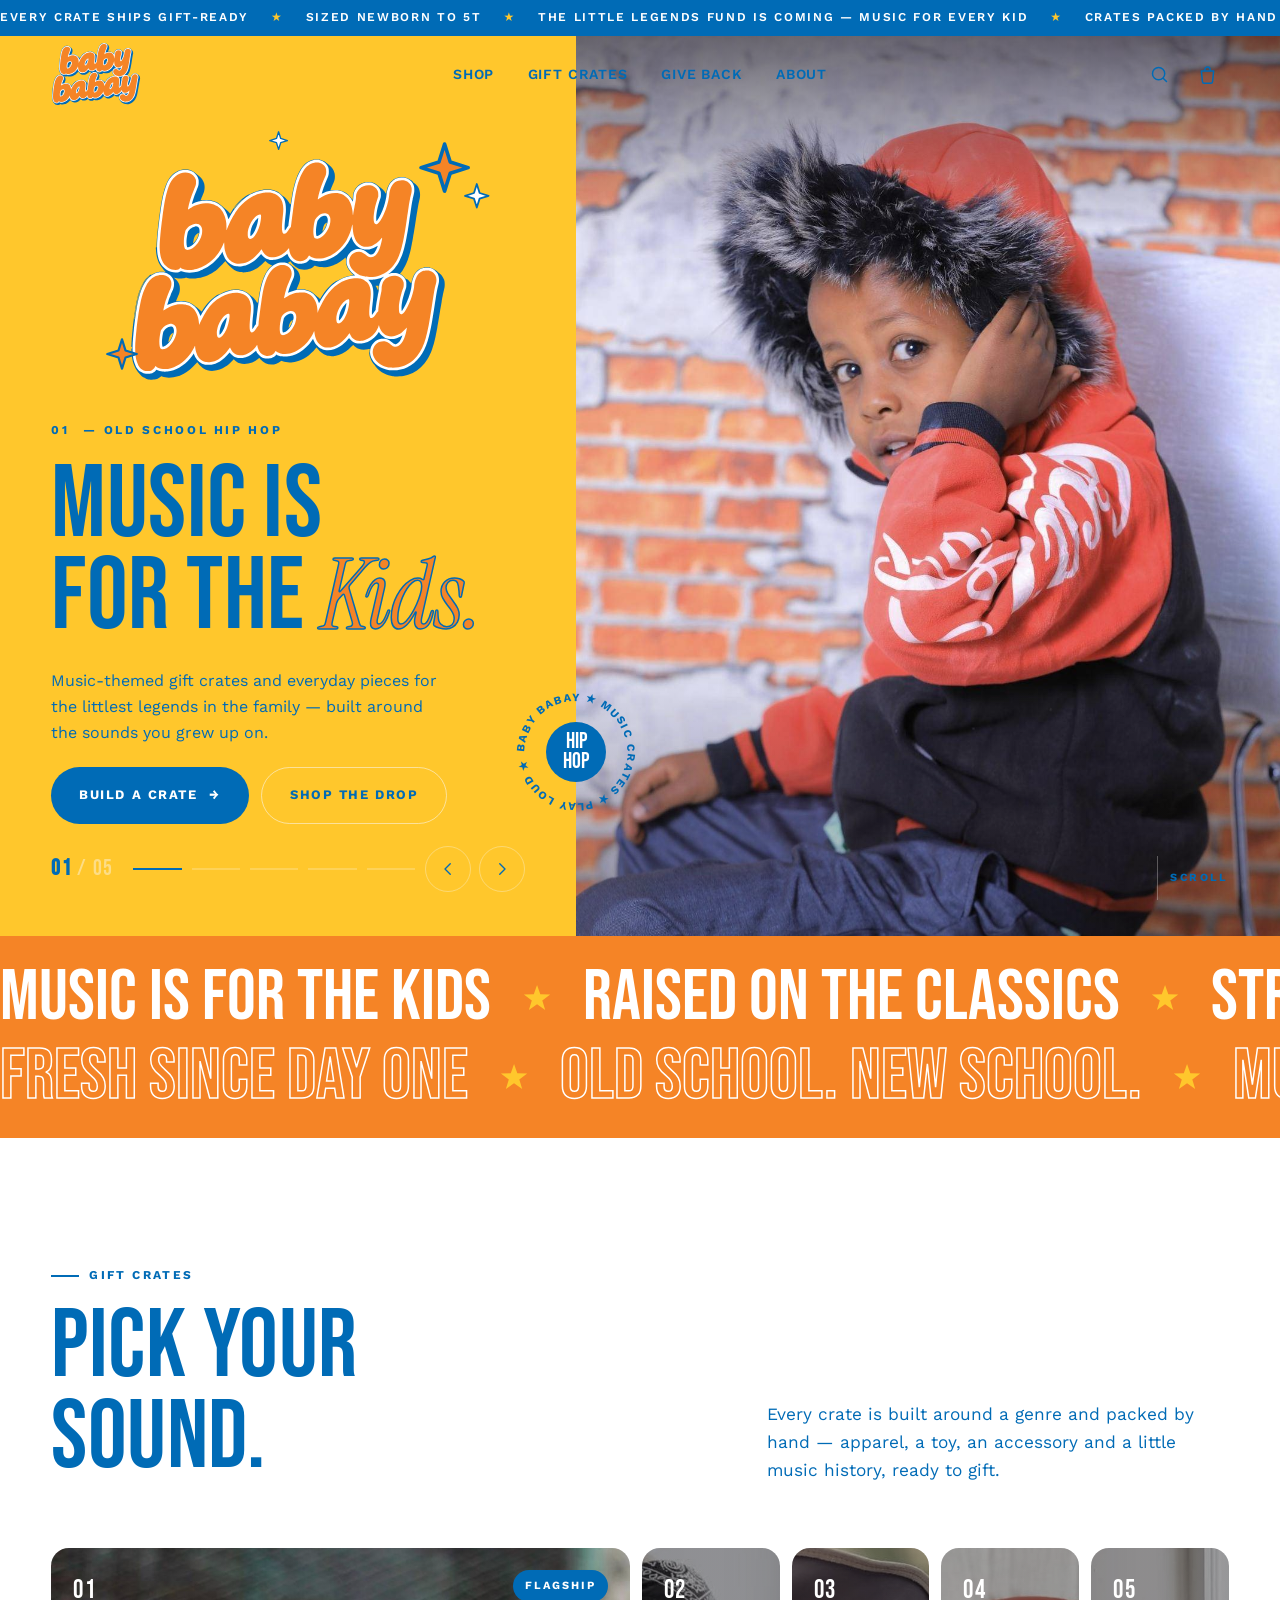
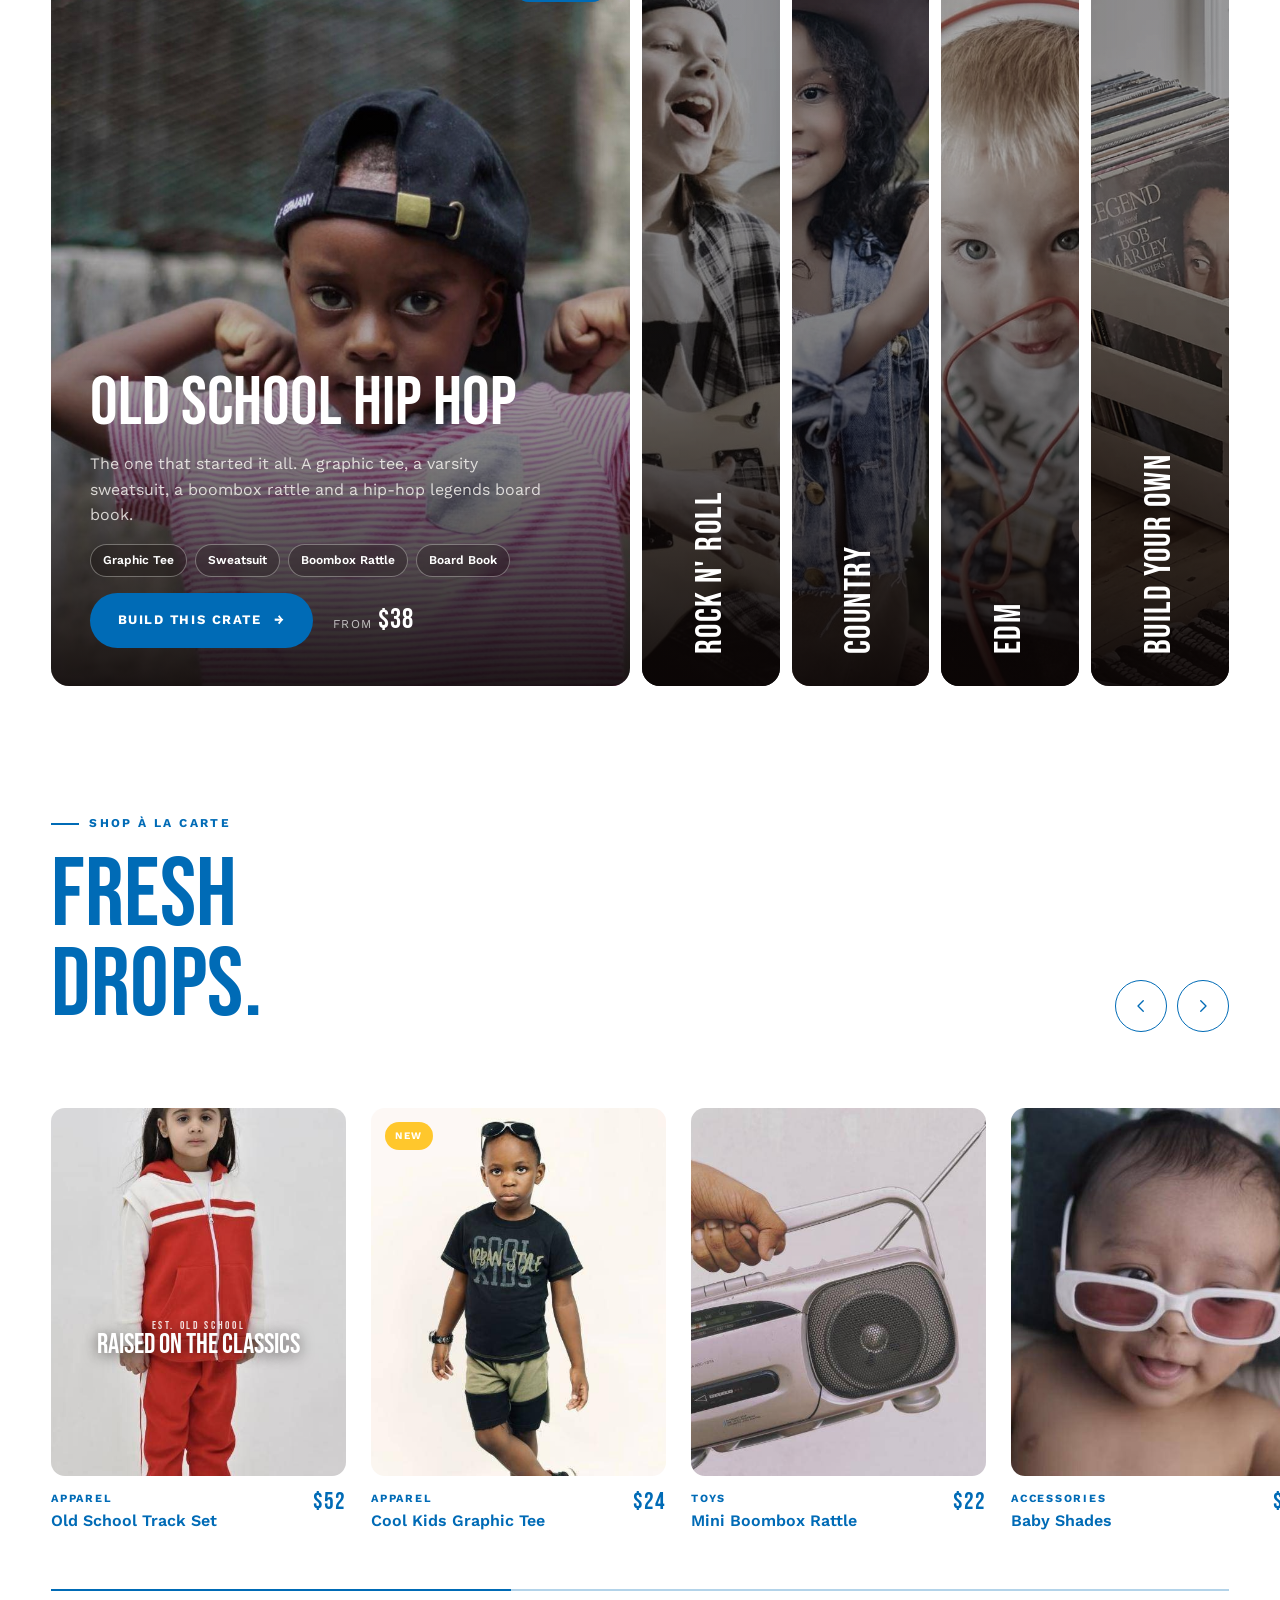
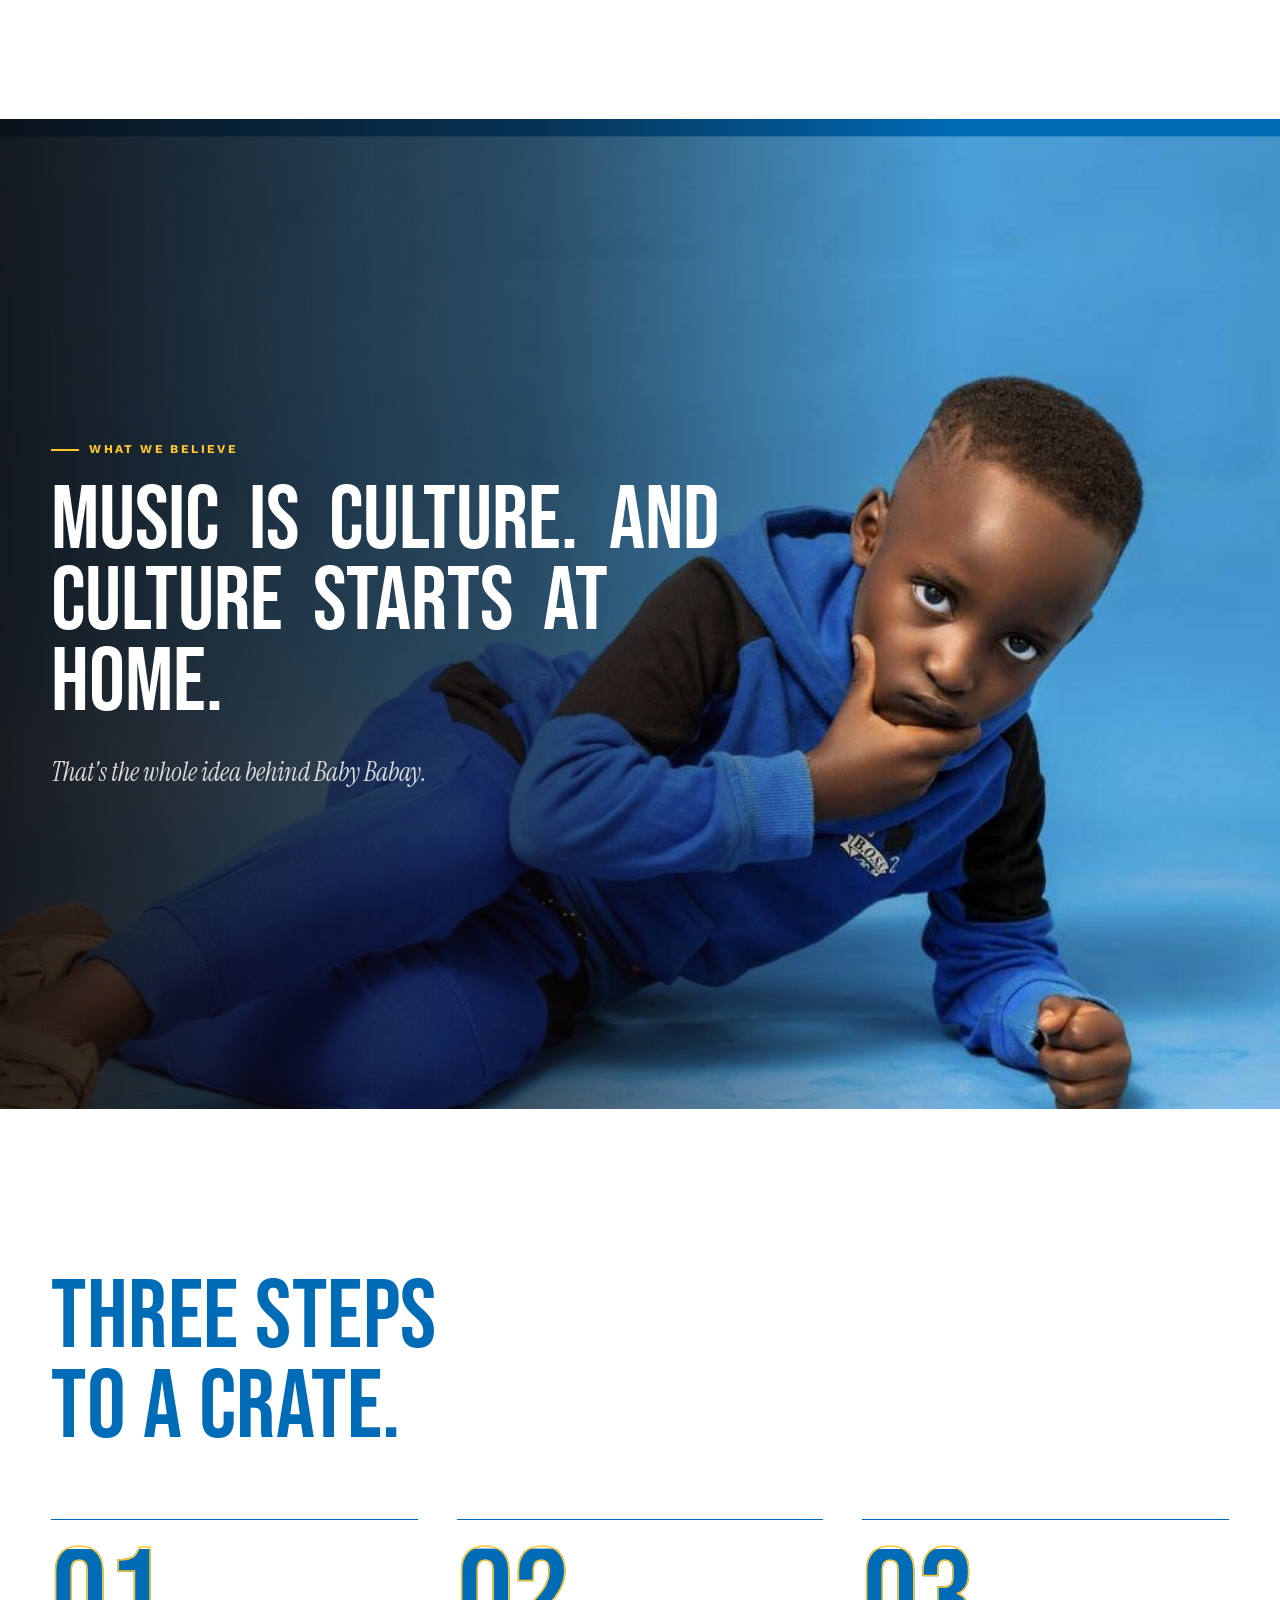
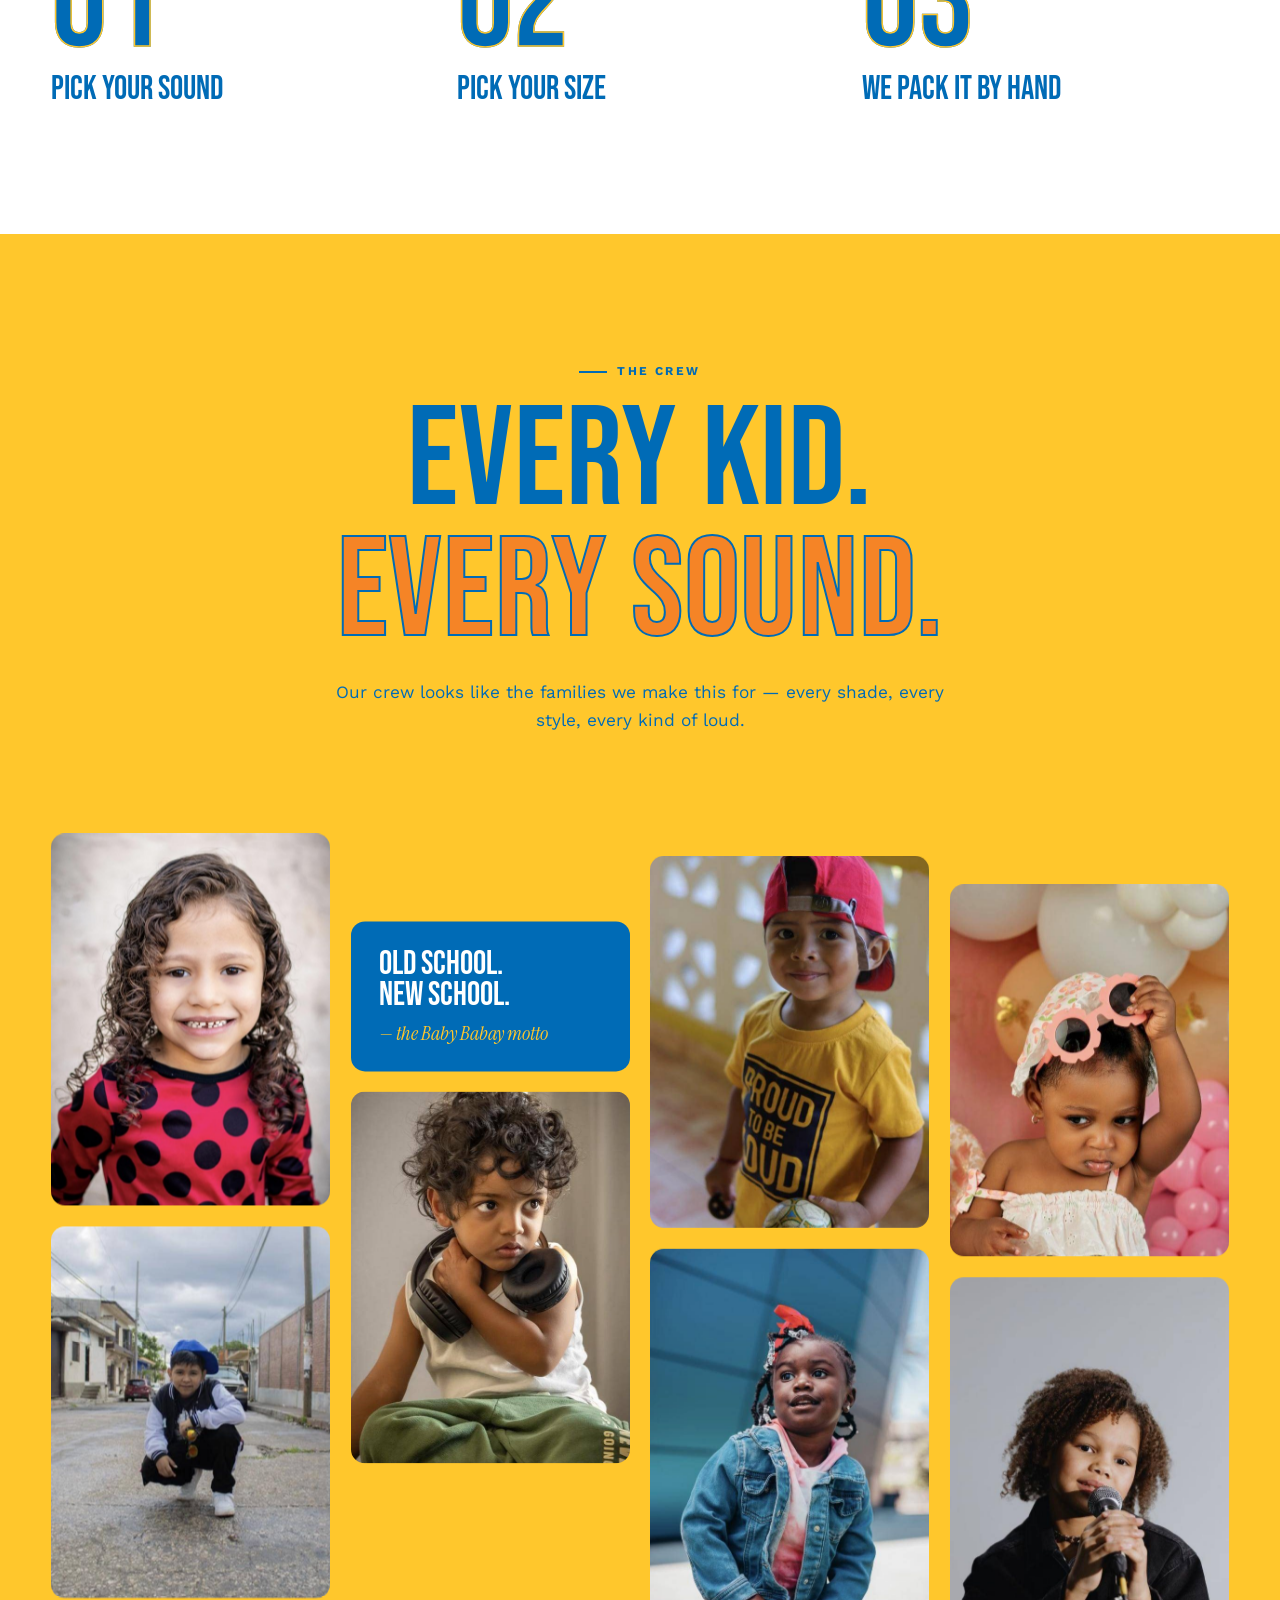
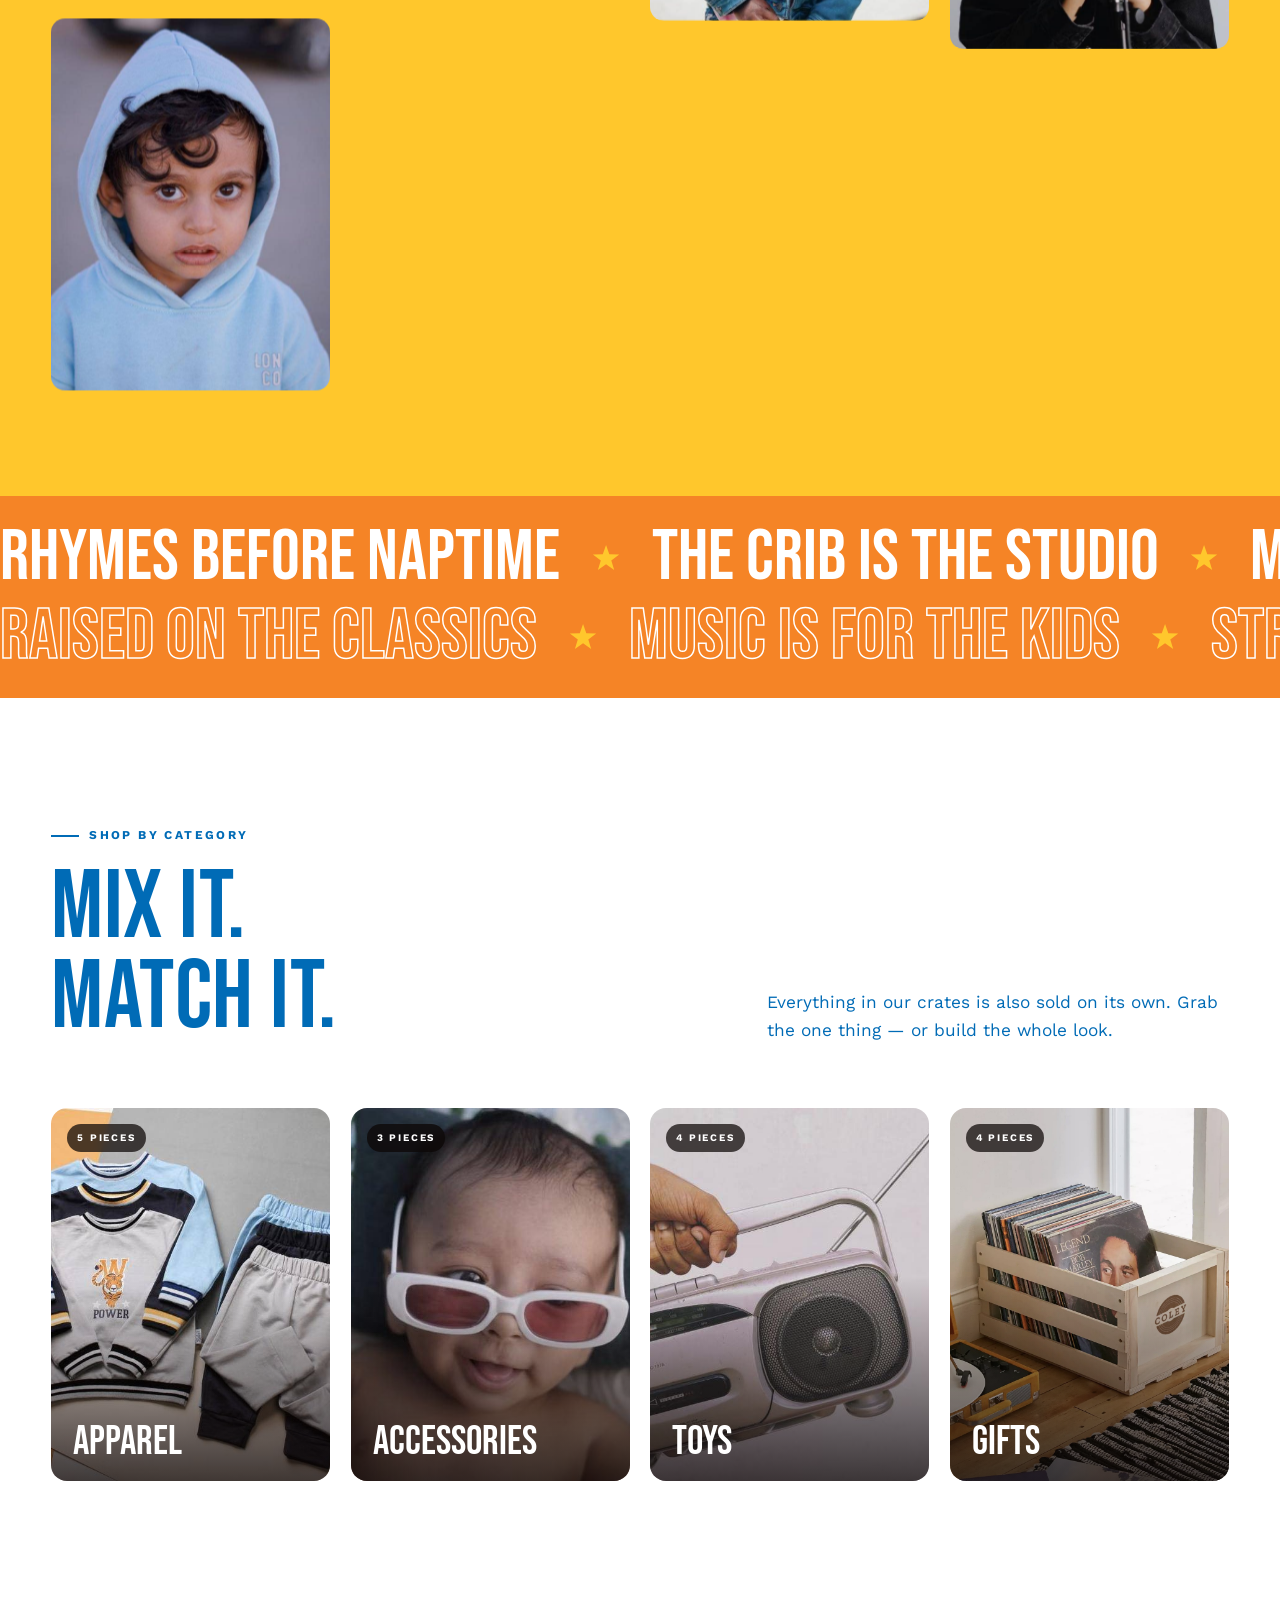
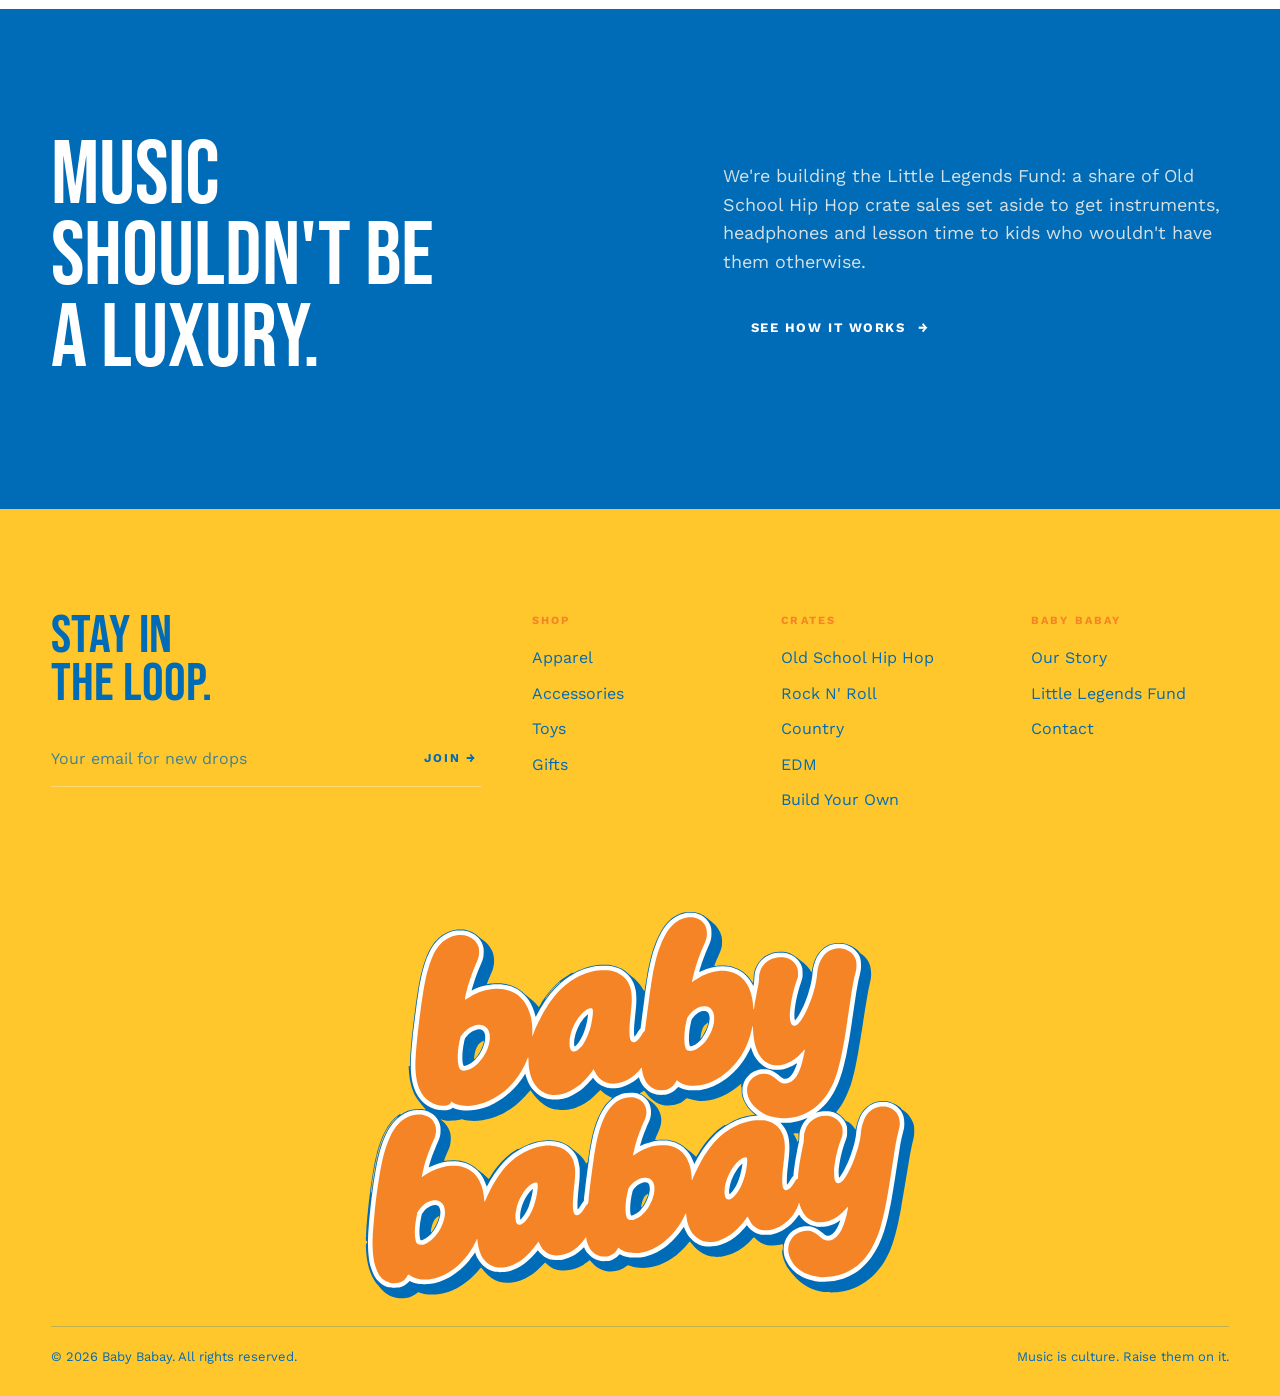
==== index.html @ 15a2f8c3 "Centre the big hero logo in the yellow panel Co-Authored-By: Claude Opus 5.5 <noreply@anthropic.com>" ====
<!doctype html>
<html lang="en">
<head>
<meta charset="utf-8">
<meta name="viewport" content="width=device-width, initial-scale=1, viewport-fit=cover">
<title>Baby Babay — Music-Themed Gift Crates &amp; Kids Boutique</title>
<meta name="description" content="Music-themed gift crates and everyday pieces for little legends. Old School Hip Hop, Rock N&#x27; Roll, Country and EDM crates, plus apparel, accessories, toys and gifts.">
<link rel="icon" type="image/svg+xml" href="img/favicon.svg?v=7">
<meta name="theme-color" content="#006BB6">
<link rel="preconnect" href="https://fonts.googleapis.com">
<link rel="preconnect" href="https://fonts.gstatic.com" crossorigin>
<link href="https://fonts.googleapis.com/css2?family=Bebas+Neue&family=Instrument+Serif:ital@0;1&family=Work+Sans:wght@400;500;600;700&display=swap" rel="stylesheet">
<link rel="stylesheet" href="styles.css?v=4"><link rel="stylesheet" href="theme-blue.css?v=14">
<script>document.documentElement.classList.add('js');setTimeout(function(){if(!window.__coley)document.documentElement.classList.remove('js')},3000);</script>
</head>
<body class="home">
<div class="curtain" aria-hidden="true"><span class="logo"><img src="img/logo-baby-babay-stacked.svg?v=10" alt=""></span></div>
<div class="announce" aria-label="Store news"><div class="announce-track"><span>Every crate ships gift-ready</span><span>Sized newborn to 5T</span><span>The Little Legends Fund is coming — music for every kid</span><span>Crates packed by hand</span><span>Every crate ships gift-ready</span><span>Sized newborn to 5T</span><span>The Little Legends Fund is coming — music for every kid</span><span>Crates packed by hand</span></div></div>
<header class="site-header is-over">
  <button class="icon-btn menu-btn" type="button" data-menu-open aria-label="Open menu"><svg viewBox="0 0 24 24" fill="none" stroke="currentColor" stroke-width="1.8" stroke-linecap="round"><path d="M4 8h16M4 16h16"/></svg></button>
  <a class="logo" href="index.html" aria-label="Baby Babay home"><img class="logo-std" src="img/logo-baby-babay.svg?v=10" alt="Baby Babay" width="91" height="64"><img class="logo-orange" src="img/logo-baby-babay-on-orange.svg?v=10" alt="" aria-hidden="true" width="91" height="64"></a>
  <nav class="nav" aria-label="Main"><a class="nav-link" href="shop.html"><span data-text="Shop">Shop</span></a><a class="nav-link" href="gift-crates.html"><span data-text="Gift Crates">Gift Crates</span></a><a class="nav-link" href="giving-back.html"><span data-text="Give Back">Give Back</span></a><a class="nav-link" href="about.html"><span data-text="About">About</span></a></nav>
  <div class="header-actions">
    <a class="icon-btn" href="shop.html" aria-label="Search the shop"><svg viewBox="0 0 24 24" fill="none" stroke="currentColor" stroke-width="1.7" stroke-linecap="round"><circle cx="11" cy="11" r="7"/><path d="M20 20l-3.5-3.5"/></svg></a>
    <button class="icon-btn" type="button" data-open-bag aria-label="Open bag"><svg viewBox="0 0 24 24" fill="none" stroke="currentColor" stroke-width="1.7" stroke-linejoin="round"><path d="M5 8h14l-1.2 12.2a2 2 0 0 1-2 1.8H8.2a2 2 0 0 1-2-1.8z"/><path d="M9 8V6.5a3 3 0 0 1 6 0V8"/></svg><span class="bag-count">0</span></button>
  </div>
</header>
<div class="menu-overlay" aria-hidden="true">
  <button class="icon-btn close" type="button" data-menu-close aria-label="Close menu"><svg viewBox="0 0 24 24" fill="none" stroke="currentColor" stroke-width="1.8" stroke-linecap="round"><path d="M6 6l12 12M18 6L6 18"/></svg></button>
  <ul class="menu-links"><li><a href="index.html"><span>Home</span></a></li><li><a href="shop.html"><span>Shop</span></a></li><li><a href="gift-crates.html"><span>Gift Crates</span></a></li><li><a href="giving-back.html"><span>Give Back</span></a></li><li><a href="about.html"><span>About</span></a></li></ul>
  <p class="menu-foot">Raised on the classics.</p>
</div>

<main>
  <section class="hero" aria-label="Featured">
    <div class="hero-copy">
      <div class="hero-logo" data-reveal><img src="img/logo-baby-babay.svg?v=10" alt="Baby Babay" width="460" height="360"><svg class="hl-star s1" viewBox="-50 -50 100 100" aria-hidden="true"><path d="M0,-46 L11,-11 L46,0 L11,11 L0,46 L-11,11 L-46,0 L-11,-11Z" fill="#FFC72C" stroke="#006BB6" stroke-width="7" stroke-linejoin="round"/></svg><svg class="hl-star s2" viewBox="-50 -50 100 100" aria-hidden="true"><path d="M0,-46 L11,-11 L46,0 L11,11 L0,46 L-11,11 L-46,0 L-11,-11Z" fill="#FFC72C" stroke="#006BB6" stroke-width="7" stroke-linejoin="round"/></svg><svg class="hl-star s3" viewBox="-50 -50 100 100" aria-hidden="true"><path d="M0,-46 L11,-11 L46,0 L11,11 L0,46 L-11,11 L-46,0 L-11,-11Z" fill="#FFC72C" stroke="#006BB6" stroke-width="7" stroke-linejoin="round"/></svg><svg class="hl-star s4" viewBox="-50 -50 100 100" aria-hidden="true"><path d="M0,-46 L11,-11 L46,0 L11,11 L0,46 L-11,11 L-46,0 L-11,-11Z" fill="#FFC72C" stroke="#006BB6" stroke-width="7" stroke-linejoin="round"/></svg></div>
      <div class="hero-texts"><div class="hero-text" aria-hidden="false">
        <p class="hero-meta"><b>01</b> — Old School Hip Hop</p>
        <h1 class="hero-title"><span class="ln"><span>Music Is</span></span><span class="ln"><span>For The <em>Kids.</em></span></span></h1>
        <p class="hero-sub">Music-themed gift crates and everyday pieces for the littlest legends in the family — built around the sounds you grew up on.</p>
      </div><div class="hero-text" aria-hidden="true">
        <p class="hero-meta"><b>02</b> — Fresh Drops</p>
        <h2 class="hero-title"><span class="ln"><span>Fresh Since</span></span><span class="ln"><span>Day <em>One.</em></span></span></h2>
        <p class="hero-sub">Track sets, graphic tees, tiny shades. Real style for real little people, sized newborn to 5T.</p>
      </div><div class="hero-text" aria-hidden="true">
        <p class="hero-meta"><b>03</b> — Gift Crates</p>
        <h2 class="hero-title"><span class="ln"><span>Raised On</span></span><span class="ln"><span>The <em>Classics.</em></span></span></h2>
        <p class="hero-sub">Pick a sound, pick a size, and we pack a crate that sounds like home.</p>
      </div><div class="hero-text" aria-hidden="true">
        <p class="hero-meta"><b>04</b> — Little Legends</p>
        <h2 class="hero-title"><span class="ln"><span>Built For</span></span><span class="ln"><span><em>Legends.</em></span></span></h2>
        <p class="hero-sub">We&#x27;re building the Little Legends Fund to get music into the hands of kids who need it most.</p>
      </div><div class="hero-text" aria-hidden="true">
        <p class="hero-meta"><b>05</b> — The Fit Check</p>
        <h2 class="hero-title"><span class="ln"><span>Fresh Cut.</span></span><span class="ln"><span>Fresh <em>Fit.</em></span></span></h2>
        <p class="hero-sub">From the barber chair to the birthday party — they show up looking right.</p>
      </div></div>
      <div class="hero-ctas"><a class="btn btn-red" href="gift-crates.html">Build a Crate <span class="arrow">→</span></a><a class="btn btn-ghost" href="shop.html">Shop the Drop</a></div>
      <div class="hero-progress"><span class="hero-count"><b>01</b><span> / 05</span></span><button type="button" aria-label="Show slide 1"><i></i></button><button type="button" aria-label="Show slide 2"><i></i></button><button type="button" aria-label="Show slide 3"><i></i></button><button type="button" aria-label="Show slide 4"><i></i></button><button type="button" aria-label="Show slide 5"><i></i></button><div class="hero-nav"><button type="button" data-hero-prev aria-label="Previous slide"><svg width="18" height="18" viewBox="0 0 24 24" fill="none" stroke="currentColor" stroke-width="1.8" stroke-linecap="round" stroke-linejoin="round"><path d="M15 5l-7 7 7 7"/></svg></button><button type="button" data-hero-next aria-label="Next slide"><svg width="18" height="18" viewBox="0 0 24 24" fill="none" stroke="currentColor" stroke-width="1.8" stroke-linecap="round" stroke-linejoin="round"><path d="M9 5l7 7-7 7"/></svg></button></div></div>
    </div>
    <div class="hero-stage"><div class="hero-img"><img src="img/hero-1.jpg" alt="Boy in a red and black hooded jacket against a brick wall" width="1200" height="1600" fetchpriority="high"></div><div class="hero-img"><img src="img/hero-2.jpg" alt="Smiling kid in round sunglasses holding a camcorder on his shoulder" width="1200" height="1600" loading="lazy"></div><div class="hero-img"><img src="img/hero-3.jpg" alt="Kid singing into a microphone with eyes closed" width="1200" height="1600" loading="lazy"></div><div class="hero-img"><img src="img/hero-4.jpg" alt="Girl in a leather jacket holding a keyboard against a yellow wall" width="1200" height="1600" loading="lazy"></div><div class="hero-img"><img src="img/hero-5.jpg" alt="Toddler in round mirrored sunglasses at the barbershop" width="1200" height="1600" loading="lazy"></div></div>
    <div class="hero-badge" aria-hidden="true">
      <svg viewBox="0 0 120 120"><defs><path id="circ" d="M60,60 m-48,0 a48,48 0 1,1 96,0 a48,48 0 1,1 -96,0"/></defs><text font-family="Work Sans, sans-serif" font-size="10.4" font-weight="700" letter-spacing="3.1" fill="currentColor"><textPath href="#circ" textLength="296" lengthAdjust="spacing">BABY BABAY ★ MUSIC CRATES ★ PLAY LOUD ★</textPath></text></svg>
      <span class="core">Hip<br>Hop</span>
    </div>
    <div class="scroll-hint" aria-hidden="true"><i></i>Scroll</div>
  </section>

  <section class="marquee" aria-label="Baby Babay statements">
  <p class="sr-only">Music Is For The Kids · Raised On The Classics · Straight Outta The Crib · Boom Bap Before Bedtime · Fresh Since Day One · Old School. New School. · Music Is Culture · Lil&#x27; Legends Only</p>
  <div class="marquee-row " aria-hidden="true"><span>Music Is For The Kids<svg viewBox="0 0 24 24" fill="currentColor"><path d="M12 1.5l2.6 7.4 7.9.2-6.3 4.8 2.3 7.6L12 17l-6.5 4.5 2.3-7.6L1.5 9.1l7.9-.2z"/></svg></span><span>Raised On The Classics<svg viewBox="0 0 24 24" fill="currentColor"><path d="M12 1.5l2.6 7.4 7.9.2-6.3 4.8 2.3 7.6L12 17l-6.5 4.5 2.3-7.6L1.5 9.1l7.9-.2z"/></svg></span><span>Straight Outta The Crib<svg viewBox="0 0 24 24" fill="currentColor"><path d="M12 1.5l2.6 7.4 7.9.2-6.3 4.8 2.3 7.6L12 17l-6.5 4.5 2.3-7.6L1.5 9.1l7.9-.2z"/></svg></span><span>Boom Bap Before Bedtime<svg viewBox="0 0 24 24" fill="currentColor"><path d="M12 1.5l2.6 7.4 7.9.2-6.3 4.8 2.3 7.6L12 17l-6.5 4.5 2.3-7.6L1.5 9.1l7.9-.2z"/></svg></span><span>Music Is For The Kids<svg viewBox="0 0 24 24" fill="currentColor"><path d="M12 1.5l2.6 7.4 7.9.2-6.3 4.8 2.3 7.6L12 17l-6.5 4.5 2.3-7.6L1.5 9.1l7.9-.2z"/></svg></span><span>Raised On The Classics<svg viewBox="0 0 24 24" fill="currentColor"><path d="M12 1.5l2.6 7.4 7.9.2-6.3 4.8 2.3 7.6L12 17l-6.5 4.5 2.3-7.6L1.5 9.1l7.9-.2z"/></svg></span><span>Straight Outta The Crib<svg viewBox="0 0 24 24" fill="currentColor"><path d="M12 1.5l2.6 7.4 7.9.2-6.3 4.8 2.3 7.6L12 17l-6.5 4.5 2.3-7.6L1.5 9.1l7.9-.2z"/></svg></span><span>Boom Bap Before Bedtime<svg viewBox="0 0 24 24" fill="currentColor"><path d="M12 1.5l2.6 7.4 7.9.2-6.3 4.8 2.3 7.6L12 17l-6.5 4.5 2.3-7.6L1.5 9.1l7.9-.2z"/></svg></span></div>
  <div class="marquee-row rev outline" aria-hidden="true"><span>Fresh Since Day One<svg viewBox="0 0 24 24" fill="currentColor"><path d="M12 1.5l2.6 7.4 7.9.2-6.3 4.8 2.3 7.6L12 17l-6.5 4.5 2.3-7.6L1.5 9.1l7.9-.2z"/></svg></span><span>Old School. New School.<svg viewBox="0 0 24 24" fill="currentColor"><path d="M12 1.5l2.6 7.4 7.9.2-6.3 4.8 2.3 7.6L12 17l-6.5 4.5 2.3-7.6L1.5 9.1l7.9-.2z"/></svg></span><span>Music Is Culture<svg viewBox="0 0 24 24" fill="currentColor"><path d="M12 1.5l2.6 7.4 7.9.2-6.3 4.8 2.3 7.6L12 17l-6.5 4.5 2.3-7.6L1.5 9.1l7.9-.2z"/></svg></span><span>Lil&#x27; Legends Only<svg viewBox="0 0 24 24" fill="currentColor"><path d="M12 1.5l2.6 7.4 7.9.2-6.3 4.8 2.3 7.6L12 17l-6.5 4.5 2.3-7.6L1.5 9.1l7.9-.2z"/></svg></span><span>Fresh Since Day One<svg viewBox="0 0 24 24" fill="currentColor"><path d="M12 1.5l2.6 7.4 7.9.2-6.3 4.8 2.3 7.6L12 17l-6.5 4.5 2.3-7.6L1.5 9.1l7.9-.2z"/></svg></span><span>Old School. New School.<svg viewBox="0 0 24 24" fill="currentColor"><path d="M12 1.5l2.6 7.4 7.9.2-6.3 4.8 2.3 7.6L12 17l-6.5 4.5 2.3-7.6L1.5 9.1l7.9-.2z"/></svg></span><span>Music Is Culture<svg viewBox="0 0 24 24" fill="currentColor"><path d="M12 1.5l2.6 7.4 7.9.2-6.3 4.8 2.3 7.6L12 17l-6.5 4.5 2.3-7.6L1.5 9.1l7.9-.2z"/></svg></span><span>Lil&#x27; Legends Only<svg viewBox="0 0 24 24" fill="currentColor"><path d="M12 1.5l2.6 7.4 7.9.2-6.3 4.8 2.3 7.6L12 17l-6.5 4.5 2.3-7.6L1.5 9.1l7.9-.2z"/></svg></span></div>
</section>

  <section class="section wrap" id="crates">
    <div class="sec-head">
      <div style="display:flex;flex-direction:column;gap:18px"><span class="eyebrow" data-reveal>Gift Crates</span><h2 class="display d-xl" data-lines><span class="ln"><span>Pick Your</span></span><span class="ln"><span>Sound.</span></span></h2></div>
      <p class="lede" data-reveal style="--d:150ms">Every crate is built around a genre and packed by hand — apparel, a toy, an accessory and a little music history, ready to gift.</p>
    </div>
    <div class="crates-acc" data-reveal><div class="acc-panel is-open" data-genre="hiphop" tabindex="0" aria-label="Old School Hip Hop crate">
      <img src="img/crate-hiphop.jpg" alt="Black boy in a backwards cap flexing both arms" loading="lazy" width="900" height="1200">
      <span class="acc-num">01</span><span class="acc-tag">Flagship</span>
      <span class="acc-vert" aria-hidden="true">Old School Hip Hop</span>
      <div class="acc-body">
        <h3>Old School Hip Hop</h3>
        <p>The one that started it all. A graphic tee, a varsity sweatsuit, a boombox rattle and a hip-hop legends board book.</p>
        <ul class="acc-chips"><li>Graphic Tee</li><li>Sweatsuit</li><li>Boombox Rattle</li><li>Board Book</li></ul>
        <div class="acc-foot"><a class="btn btn-red" href="gift-crates.html#hiphop">Build this crate <span class="arrow">→</span></a><span class="acc-price"><small>From</small>$38</span></div>
      </div>
    </div><div class="acc-panel" data-genre="rock" tabindex="0" aria-label="Rock N&#x27; Roll crate">
      <img src="img/crate-rock.jpg" alt="Kid in a bandana and flannel playing an electric guitar" loading="lazy" width="900" height="1200">
      <span class="acc-num">02</span><span class="acc-tag">Turn It Up</span>
      <span class="acc-vert" aria-hidden="true">Rock N&#x27; Roll</span>
      <div class="acc-body">
        <h3>Rock N&#x27; Roll</h3>
        <p>Moto-jacket energy for the loudest one in the house. Mini headphones, a plush cassette and glitter high-tops.</p>
        <ul class="acc-chips"><li>Moto Jacket</li><li>Headphones</li><li>Plush Cassette</li><li>High-Tops</li></ul>
        <div class="acc-foot"><a class="btn btn-red" href="gift-crates.html#rock">Build this crate <span class="arrow">→</span></a><span class="acc-price"><small>From</small>$38</span></div>
      </div>
    </div><div class="acc-panel" data-genre="country" tabindex="0" aria-label="Country crate">
      <img src="img/crate-country.jpg?v=9" alt="Smiling girl in a cowboy hat and denim jacket leaning on a fence" loading="lazy" width="900" height="1200">
      <span class="acc-num">03</span><span class="acc-tag">Boots Up</span>
      <span class="acc-vert" aria-hidden="true">Country</span>
      <div class="acc-body">
        <h3>Country</h3>
        <p>Hat-on, boots-up comfort. A cowboy hat rattle, denim overalls and soft-sole kicks for first steps.</p>
        <ul class="acc-chips"><li>Hat Rattle</li><li>Denim Overalls</li><li>Soft Kicks</li><li>Board Book</li></ul>
        <div class="acc-foot"><a class="btn btn-red" href="gift-crates.html#country">Build this crate <span class="arrow">→</span></a><span class="acc-price"><small>From</small>$38</span></div>
      </div>
    </div><div class="acc-panel" data-genre="edm" tabindex="0" aria-label="EDM crate">
      <img src="img/crate-edm.jpg?v=9" alt="Toddler in big red headphones mixing on a tablet" loading="lazy" width="900" height="1200">
      <span class="acc-num">04</span><span class="acc-tag">Drop The Beat</span>
      <span class="acc-vert" aria-hidden="true">EDM</span>
      <div class="acc-body">
        <h3>EDM</h3>
        <p>For the littlest DJ in the house. Mini headphones, a glow-up tee and a boombox rattle to drop the beat at bedtime.</p>
        <ul class="acc-chips"><li>Mini Headphones</li><li>Graphic Tee</li><li>Boombox Rattle</li><li>Baby Shades</li></ul>
        <div class="acc-foot"><a class="btn btn-red" href="gift-crates.html#edm">Build this crate <span class="arrow">→</span></a><span class="acc-price"><small>From</small>$38</span></div>
      </div>
    </div><div class="acc-panel" data-genre="build" tabindex="0" aria-label="Build Your Own crate">
      <img src="img/crate-build.jpg?v=9" alt="Wooden COLEY record crate packed with vinyl" loading="lazy" width="900" height="1200">
      <span class="acc-num">05</span><span class="acc-tag">Your Mix</span>
      <span class="acc-vert" aria-hidden="true">Build Your Own</span>
      <div class="acc-body">
        <h3>Build Your Own</h3>
        <p>Mix and match from the whole shop. Three, five or seven pieces, packed by hand in our signature crate.</p>
        <ul class="acc-chips"><li>3 Pieces</li><li>5 Pieces</li><li>7 Pieces</li><li>Gift Note</li></ul>
        <div class="acc-foot"><a class="btn btn-red" href="gift-crates.html">Build this crate <span class="arrow">→</span></a><span class="acc-price"><small>From</small>$38</span></div>
      </div>
    </div></div>
  </section>

  <section class="section" style="padding-top:0" aria-label="Fresh drops">
    <div class="sec-head wrap">
      <div style="display:flex;flex-direction:column;gap:18px"><span class="eyebrow" data-reveal>Shop À La Carte</span><h2 class="display d-xl" data-lines><span class="ln"><span>Fresh</span></span><span class="ln"><span>Drops.</span></span></h2></div>
      <div class="rail-nav"><button type="button" data-rail-prev aria-label="Scroll products left"><svg width="18" height="18" viewBox="0 0 24 24" fill="none" stroke="currentColor" stroke-width="1.8" stroke-linecap="round" stroke-linejoin="round"><path d="M15 5l-7 7 7 7"/></svg></button><button type="button" data-rail-next aria-label="Scroll products right"><svg width="18" height="18" viewBox="0 0 24 24" fill="none" stroke="currentColor" stroke-width="1.8" stroke-linecap="round" stroke-linejoin="round"><path d="M9 5l7 7-7 7"/></svg></button></div>
    </div>
    <div class="rail-wrap">
      <div class="rail" data-cursor="Drag"><article class="p-card" data-id="track" data-cat="apparel" data-price="52" data-order="0">
  <div class="p-media" data-quickview data-cursor="View">
    <img src="img/p-tracksuit.jpg" alt="Girl in a red and white track set" loading="lazy" width="600" height="600"><span class="p-stamp"><small>Est. Old School</small><b>Raised On The Classics</b></span>
    <div class="p-actions"><button type="button" class="p-add" data-add="track" aria-label="Quick add Old School Track Set to bag">Quick Add +</button><button type="button" class="p-view" data-quickview aria-label="Quick view Old School Track Set"><svg viewBox="0 0 24 24" fill="none" stroke="currentColor" stroke-width="1.8"><path d="M2 12s3.6-7 10-7 10 7 10 7-3.6 7-10 7S2 12 2 12z"/><circle cx="12" cy="12" r="3"/></svg></button></div>
  </div>
  <div class="p-info"><div><p class="p-cat">Apparel</p><h3 class="p-name">Old School Track Set</h3></div><p class="p-price">$52</p></div>
</article><article class="p-card" data-id="tee" data-cat="apparel" data-price="24" data-order="0">
  <div class="p-media" data-quickview data-cursor="View">
    <img src="img/p-tee.jpg" alt="Boy in a black “Cool Kids” graphic tee and olive shorts" loading="lazy" width="600" height="600"><span class="p-badge new">New</span>
    <div class="p-actions"><button type="button" class="p-add" data-add="tee" aria-label="Quick add Cool Kids Graphic Tee to bag">Quick Add +</button><button type="button" class="p-view" data-quickview aria-label="Quick view Cool Kids Graphic Tee"><svg viewBox="0 0 24 24" fill="none" stroke="currentColor" stroke-width="1.8"><path d="M2 12s3.6-7 10-7 10 7 10 7-3.6 7-10 7S2 12 2 12z"/><circle cx="12" cy="12" r="3"/></svg></button></div>
  </div>
  <div class="p-info"><div><p class="p-cat">Apparel</p><h3 class="p-name">Cool Kids Graphic Tee</h3></div><p class="p-price">$24</p></div>
</article><article class="p-card" data-id="boombox" data-cat="toys" data-price="22" data-order="0">
  <div class="p-media" data-quickview data-cursor="View">
    <img src="img/p-boombox.jpg" alt="Hand carrying a silver boombox" loading="lazy" width="600" height="600">
    <div class="p-actions"><button type="button" class="p-add" data-add="boombox" aria-label="Quick add Mini Boombox Rattle to bag">Quick Add +</button><button type="button" class="p-view" data-quickview aria-label="Quick view Mini Boombox Rattle"><svg viewBox="0 0 24 24" fill="none" stroke="currentColor" stroke-width="1.8"><path d="M2 12s3.6-7 10-7 10 7 10 7-3.6 7-10 7S2 12 2 12z"/><circle cx="12" cy="12" r="3"/></svg></button></div>
  </div>
  <div class="p-info"><div><p class="p-cat">Toys</p><h3 class="p-name">Mini Boombox Rattle</h3></div><p class="p-price">$22</p></div>
</article><article class="p-card" data-id="shades" data-cat="accessories" data-price="16" data-order="0">
  <div class="p-media" data-quickview data-cursor="View">
    <img src="img/p-shades.jpg" alt="Smiling baby wearing white sunglasses" loading="lazy" width="600" height="600">
    <div class="p-actions"><button type="button" class="p-add" data-add="shades" aria-label="Quick add Baby Shades to bag">Quick Add +</button><button type="button" class="p-view" data-quickview aria-label="Quick view Baby Shades"><svg viewBox="0 0 24 24" fill="none" stroke="currentColor" stroke-width="1.8"><path d="M2 12s3.6-7 10-7 10 7 10 7-3.6 7-10 7S2 12 2 12z"/><circle cx="12" cy="12" r="3"/></svg></button></div>
  </div>
  <div class="p-info"><div><p class="p-cat">Accessories</p><h3 class="p-name">Baby Shades</h3></div><p class="p-price">$16</p></div>
</article><article class="p-card" data-id="varsity" data-cat="apparel" data-price="48" data-order="0">
  <div class="p-media" data-quickview data-cursor="View">
    <img src="img/p-varsity.jpg" alt="Kids sweatsuit sets with varsity stripe trim laid flat" loading="lazy" width="600" height="600"><span class="p-badge new">New</span>
    <div class="p-actions"><button type="button" class="p-add" data-add="varsity" aria-label="Quick add Lil&#x27; Varsity Sweatsuit Set to bag">Quick Add +</button><button type="button" class="p-view" data-quickview aria-label="Quick view Lil&#x27; Varsity Sweatsuit Set"><svg viewBox="0 0 24 24" fill="none" stroke="currentColor" stroke-width="1.8"><path d="M2 12s3.6-7 10-7 10 7 10 7-3.6 7-10 7S2 12 2 12z"/><circle cx="12" cy="12" r="3"/></svg></button></div>
  </div>
  <div class="p-info"><div><p class="p-cat">Apparel</p><h3 class="p-name">Lil&#x27; Varsity Sweatsuit Set</h3></div><p class="p-price">$48</p></div>
</article><article class="p-card" data-id="moto" data-cat="apparel" data-price="58" data-order="0">
  <div class="p-media" data-quickview data-cursor="View">
    <img src="img/p-rockstar.jpg" alt="Toddler in a black moto jacket and aviator shades" loading="lazy" width="600" height="600"><span class="p-badge new">New</span>
    <div class="p-actions"><button type="button" class="p-add" data-add="moto" aria-label="Quick add Rockstar Moto Jacket to bag">Quick Add +</button><button type="button" class="p-view" data-quickview aria-label="Quick view Rockstar Moto Jacket"><svg viewBox="0 0 24 24" fill="none" stroke="currentColor" stroke-width="1.8"><path d="M2 12s3.6-7 10-7 10 7 10 7-3.6 7-10 7S2 12 2 12z"/><circle cx="12" cy="12" r="3"/></svg></button></div>
  </div>
  <div class="p-info"><div><p class="p-cat">Apparel</p><h3 class="p-name">Rockstar Moto Jacket</h3></div><p class="p-price">$58</p></div>
</article><article class="p-card" data-id="cassettes" data-cat="toys" data-price="26" data-order="0">
  <div class="p-media" data-quickview data-cursor="View">
    <img src="img/p-cassettes.jpg" alt="Wall of colorful vintage cassette tapes" loading="lazy" width="600" height="600">
    <div class="p-actions"><button type="button" class="p-add" data-add="cassettes" aria-label="Quick add Plush Cassette Buddy to bag">Quick Add +</button><button type="button" class="p-view" data-quickview aria-label="Quick view Plush Cassette Buddy"><svg viewBox="0 0 24 24" fill="none" stroke="currentColor" stroke-width="1.8"><path d="M2 12s3.6-7 10-7 10 7 10 7-3.6 7-10 7S2 12 2 12z"/><circle cx="12" cy="12" r="3"/></svg></button></div>
  </div>
  <div class="p-info"><div><p class="p-cat">Toys</p><h3 class="p-name">Plush Cassette Buddy</h3></div><p class="p-price">$26</p></div>
</article><article class="p-card" data-id="sneakers" data-cat="accessories" data-price="34" data-order="0">
  <div class="p-media" data-quickview data-cursor="View">
    <img src="img/p-sneakers.jpg" alt="Tiny black glitter high-top sneakers" loading="lazy" width="600" height="600">
    <div class="p-actions"><button type="button" class="p-add" data-add="sneakers" aria-label="Quick add Glitter High-Tops to bag">Quick Add +</button><button type="button" class="p-view" data-quickview aria-label="Quick view Glitter High-Tops"><svg viewBox="0 0 24 24" fill="none" stroke="currentColor" stroke-width="1.8"><path d="M2 12s3.6-7 10-7 10 7 10 7-3.6 7-10 7S2 12 2 12z"/><circle cx="12" cy="12" r="3"/></svg></button></div>
  </div>
  <div class="p-info"><div><p class="p-cat">Accessories</p><h3 class="p-name">Glitter High-Tops</h3></div><p class="p-price">$34</p></div>
</article><article class="p-card" data-id="overalls" data-cat="apparel" data-price="42" data-order="0">
  <div class="p-media" data-quickview data-cursor="View">
    <img src="img/p-overalls.jpg" alt="Toddler in a pink beanie, striped tee and denim overalls" loading="lazy" width="600" height="600">
    <div class="p-actions"><button type="button" class="p-add" data-add="overalls" aria-label="Quick add Denim Overall Set to bag">Quick Add +</button><button type="button" class="p-view" data-quickview aria-label="Quick view Denim Overall Set"><svg viewBox="0 0 24 24" fill="none" stroke="currentColor" stroke-width="1.8"><path d="M2 12s3.6-7 10-7 10 7 10 7-3.6 7-10 7S2 12 2 12z"/><circle cx="12" cy="12" r="3"/></svg></button></div>
  </div>
  <div class="p-info"><div><p class="p-cat">Apparel</p><h3 class="p-name">Denim Overall Set</h3></div><p class="p-price">$42</p></div>
</article><article class="p-card" data-id="book-hiphop" data-cat="gifts" data-price="15" data-order="0">
  <div class="p-media" data-quickview data-cursor="View">
    <div class="book b-red" style="position:absolute;inset:0"><span class="bk-top">Board Book · Baby Babay</span><span class="bk-name">Hip Hop Legends</span><span class="bk-disc"></span></div>
    <div class="p-actions"><button type="button" class="p-add" data-add="book-hiphop" aria-label="Quick add Music Legends Board Book: Hip Hop to bag">Quick Add +</button><button type="button" class="p-view" data-quickview aria-label="Quick view Music Legends Board Book: Hip Hop"><svg viewBox="0 0 24 24" fill="none" stroke="currentColor" stroke-width="1.8"><path d="M2 12s3.6-7 10-7 10 7 10 7-3.6 7-10 7S2 12 2 12z"/><circle cx="12" cy="12" r="3"/></svg></button></div>
  </div>
  <div class="p-info"><div><p class="p-cat">Gifts</p><h3 class="p-name">Music Legends Board Book: Hip Hop</h3></div><p class="p-price">$15</p></div>
</article></div>
      <div class="rail-bar"><i></i></div>
    </div>
  </section>

  <section class="band" aria-label="Our belief">
    <div class="band-media" data-parallax="0.12"><img src="img/band.jpg" alt="Boy in a blue tracksuit lying on a blue backdrop, chin in hand" loading="lazy" width="1600" height="1000"></div>
    <div class="band-copy">
      <span class="eyebrow" style="color:var(--red-hot)">What We Believe</span>
      <p class="words" data-words style="margin-top:22px">Music* Is Culture. And Culture Starts At Home*.</p>
      <p class="band-sig">That's the whole idea behind Baby Babay.</p>
    </div>
  </section>

  <section class="section wrap" aria-label="How it works">
    <div class="sec-head">
      <div style="display:flex;flex-direction:column;gap:18px"><span class="eyebrow" data-reveal>How It Works</span><h2 class="display d-xl" data-lines><span class="ln"><span>Three Steps</span></span><span class="ln"><span>To A Crate.</span></span></h2></div>
    </div>
    <div class="steps">
      <div class="step"><span class="step-n">01</span><h3>Pick Your Sound</h3></div>
      <div class="step"><span class="step-n">02</span><h3>Pick Your Size</h3></div>
      <div class="step"><span class="step-n">03</span><h3>We Pack It By Hand</h3></div>
    </div>
  </section>

  <section class="section crew wrap" aria-label="The crew">
    <div class="crew-head">
      <span class="eyebrow" data-reveal>The Crew</span>
      <h2 class="display d-xxl" data-lines><span class="ln"><span>Every Kid.</span></span><span class="ln"><span><span class="red">Every Sound.</span></span></span></h2>
      <p class="lede" data-reveal>Our crew looks like the families we make this for — every shade, every style, every kind of loud.</p>
    </div>
    <div class="crew-grid"><div class="crew-col" data-parallax="0.04"><a href="shop.html" data-cursor="Shop"><figure class="crew-card" data-reveal="clip" style="margin:0"><img src="img/lb-1.jpg?v=9" alt="Smiling curly-haired girl in a red polka-dot top" loading="lazy" width="600" height="800"><figcaption><b>Polka Dot Party</b><span>Shop the look</span></figcaption></figure></a><a href="shop.html" data-cursor="Shop"><figure class="crew-card" data-reveal="clip" style="margin:0"><img src="img/lb-2.jpg" alt="Boy in a blue cap and varsity jacket crouching on a neighborhood street" loading="lazy" width="600" height="800"><figcaption><b>Block Party</b><span>Shop the look</span></figcaption></figure></a><a href="shop.html" data-cursor="Shop"><figure class="crew-card" data-reveal="clip" style="margin:0"><img src="img/lb-8.jpg" alt="Toddler in a pale blue hoodie" loading="lazy" width="600" height="800"><figcaption><b>Hood Up</b><span>Shop the look</span></figcaption></figure></a></div><div class="crew-col" data-parallax="-0.06"><div class="crew-quote" data-reveal>Old school.<br>New school.<small>— the Baby Babay motto</small></div><a href="shop.html" data-cursor="Shop"><figure class="crew-card" data-reveal="clip" style="margin:0"><img src="img/lb-4.jpg" alt="Curly-haired toddler with headphones around his neck" loading="lazy" width="600" height="800"><figcaption><b>Headphones On</b><span>Shop the look</span></figcaption></figure></a></div><div class="crew-col" data-parallax="0.08"><a href="shop.html" data-cursor="Shop"><figure class="crew-card" data-reveal="clip" style="margin:0"><img src="img/lb-5.jpg" alt="Smiling boy in a backwards red cap and yellow tee" loading="lazy" width="600" height="800"><figcaption><b>Backwards Cap</b><span>Shop the look</span></figcaption></figure></a><a href="shop.html" data-cursor="Shop"><figure class="crew-card" data-reveal="clip" style="margin:0"><img src="img/lb-3.jpg" alt="Little girl with beaded braids in a denim jacket" loading="lazy" width="600" height="800"><figcaption><b>Denim Day</b><span>Shop the look</span></figcaption></figure></a></div><div class="crew-col" data-parallax="-0.03"><a href="shop.html" data-cursor="Shop"><figure class="crew-card" data-reveal="clip" style="margin:0"><img src="img/lb-6.jpg" alt="Baby girl lifting pink flower sunglasses" loading="lazy" width="600" height="800"><figcaption><b>Heart Eyes</b><span>Shop the look</span></figcaption></figure></a><a href="shop.html" data-cursor="Shop"><figure class="crew-card" data-reveal="clip" style="margin:0"><img src="img/lb-10.jpg" alt="Girl with curly hair singing into a microphone" loading="lazy" width="600" height="800"><figcaption><b>Mic Check</b><span>Shop the look</span></figcaption></figure></a></div></div>
  </section>

  <section class="marquee" aria-label="Baby Babay statements">
  <p class="sr-only">Rhymes Before Naptime · The Crib Is The Studio · Mic Check, One Two · Little Legends Club · Raised On The Classics · Music Is For The Kids · Straight Outta The Crib · Fresh Since Day One</p>
  <div class="marquee-row " aria-hidden="true"><span>Rhymes Before Naptime<svg viewBox="0 0 24 24" fill="currentColor"><path d="M12 1.5l2.6 7.4 7.9.2-6.3 4.8 2.3 7.6L12 17l-6.5 4.5 2.3-7.6L1.5 9.1l7.9-.2z"/></svg></span><span>The Crib Is The Studio<svg viewBox="0 0 24 24" fill="currentColor"><path d="M12 1.5l2.6 7.4 7.9.2-6.3 4.8 2.3 7.6L12 17l-6.5 4.5 2.3-7.6L1.5 9.1l7.9-.2z"/></svg></span><span>Mic Check, One Two<svg viewBox="0 0 24 24" fill="currentColor"><path d="M12 1.5l2.6 7.4 7.9.2-6.3 4.8 2.3 7.6L12 17l-6.5 4.5 2.3-7.6L1.5 9.1l7.9-.2z"/></svg></span><span>Little Legends Club<svg viewBox="0 0 24 24" fill="currentColor"><path d="M12 1.5l2.6 7.4 7.9.2-6.3 4.8 2.3 7.6L12 17l-6.5 4.5 2.3-7.6L1.5 9.1l7.9-.2z"/></svg></span><span>Rhymes Before Naptime<svg viewBox="0 0 24 24" fill="currentColor"><path d="M12 1.5l2.6 7.4 7.9.2-6.3 4.8 2.3 7.6L12 17l-6.5 4.5 2.3-7.6L1.5 9.1l7.9-.2z"/></svg></span><span>The Crib Is The Studio<svg viewBox="0 0 24 24" fill="currentColor"><path d="M12 1.5l2.6 7.4 7.9.2-6.3 4.8 2.3 7.6L12 17l-6.5 4.5 2.3-7.6L1.5 9.1l7.9-.2z"/></svg></span><span>Mic Check, One Two<svg viewBox="0 0 24 24" fill="currentColor"><path d="M12 1.5l2.6 7.4 7.9.2-6.3 4.8 2.3 7.6L12 17l-6.5 4.5 2.3-7.6L1.5 9.1l7.9-.2z"/></svg></span><span>Little Legends Club<svg viewBox="0 0 24 24" fill="currentColor"><path d="M12 1.5l2.6 7.4 7.9.2-6.3 4.8 2.3 7.6L12 17l-6.5 4.5 2.3-7.6L1.5 9.1l7.9-.2z"/></svg></span></div>
  <div class="marquee-row rev outline" aria-hidden="true"><span>Raised On The Classics<svg viewBox="0 0 24 24" fill="currentColor"><path d="M12 1.5l2.6 7.4 7.9.2-6.3 4.8 2.3 7.6L12 17l-6.5 4.5 2.3-7.6L1.5 9.1l7.9-.2z"/></svg></span><span>Music Is For The Kids<svg viewBox="0 0 24 24" fill="currentColor"><path d="M12 1.5l2.6 7.4 7.9.2-6.3 4.8 2.3 7.6L12 17l-6.5 4.5 2.3-7.6L1.5 9.1l7.9-.2z"/></svg></span><span>Straight Outta The Crib<svg viewBox="0 0 24 24" fill="currentColor"><path d="M12 1.5l2.6 7.4 7.9.2-6.3 4.8 2.3 7.6L12 17l-6.5 4.5 2.3-7.6L1.5 9.1l7.9-.2z"/></svg></span><span>Fresh Since Day One<svg viewBox="0 0 24 24" fill="currentColor"><path d="M12 1.5l2.6 7.4 7.9.2-6.3 4.8 2.3 7.6L12 17l-6.5 4.5 2.3-7.6L1.5 9.1l7.9-.2z"/></svg></span><span>Raised On The Classics<svg viewBox="0 0 24 24" fill="currentColor"><path d="M12 1.5l2.6 7.4 7.9.2-6.3 4.8 2.3 7.6L12 17l-6.5 4.5 2.3-7.6L1.5 9.1l7.9-.2z"/></svg></span><span>Music Is For The Kids<svg viewBox="0 0 24 24" fill="currentColor"><path d="M12 1.5l2.6 7.4 7.9.2-6.3 4.8 2.3 7.6L12 17l-6.5 4.5 2.3-7.6L1.5 9.1l7.9-.2z"/></svg></span><span>Straight Outta The Crib<svg viewBox="0 0 24 24" fill="currentColor"><path d="M12 1.5l2.6 7.4 7.9.2-6.3 4.8 2.3 7.6L12 17l-6.5 4.5 2.3-7.6L1.5 9.1l7.9-.2z"/></svg></span><span>Fresh Since Day One<svg viewBox="0 0 24 24" fill="currentColor"><path d="M12 1.5l2.6 7.4 7.9.2-6.3 4.8 2.3 7.6L12 17l-6.5 4.5 2.3-7.6L1.5 9.1l7.9-.2z"/></svg></span></div>
</section>

  <section class="section wrap" aria-label="Shop by category">
    <div class="sec-head">
      <div style="display:flex;flex-direction:column;gap:18px"><span class="eyebrow" data-reveal>Shop By Category</span><h2 class="display d-xl" data-lines><span class="ln"><span>Mix It.</span></span><span class="ln"><span>Match It.</span></span></h2></div>
      <p class="lede" data-reveal style="--d:150ms">Everything in our crates is also sold on its own. Grab the one thing — or build the whole look.</p>
    </div>
    <div class="cats"><a class="cat" href="shop.html#apparel" data-reveal style="--d:0ms" data-cursor="Shop"><img src="img/p-varsity.jpg" alt="Kids sweatsuit sets laid flat" loading="lazy"><span class="cat-count">5 pieces</span><span class="cat-label"><b>Apparel</b><i><svg width="18" height="18" viewBox="0 0 24 24" fill="none" stroke="currentColor" stroke-width="2" stroke-linecap="round" stroke-linejoin="round"><path d="M7 17L17 7M9 7h8v8"/></svg></i></span></a><a class="cat" href="shop.html#accessories" data-reveal style="--d:90ms" data-cursor="Shop"><img src="img/p-shades.jpg" alt="Baby in white sunglasses" loading="lazy"><span class="cat-count">3 pieces</span><span class="cat-label"><b>Accessories</b><i><svg width="18" height="18" viewBox="0 0 24 24" fill="none" stroke="currentColor" stroke-width="2" stroke-linecap="round" stroke-linejoin="round"><path d="M7 17L17 7M9 7h8v8"/></svg></i></span></a><a class="cat" href="shop.html#toys" data-reveal style="--d:180ms" data-cursor="Shop"><img src="img/p-boombox.jpg" alt="Hand carrying a silver boombox" loading="lazy"><span class="cat-count">4 pieces</span><span class="cat-label"><b>Toys</b><i><svg width="18" height="18" viewBox="0 0 24 24" fill="none" stroke="currentColor" stroke-width="2" stroke-linecap="round" stroke-linejoin="round"><path d="M7 17L17 7M9 7h8v8"/></svg></i></span></a><a class="cat" href="shop.html#gifts" data-reveal style="--d:270ms" data-cursor="Shop"><img src="img/crate-build.jpg?v=9" alt="Kraft gift box tied with cord" loading="lazy"><span class="cat-count">4 pieces</span><span class="cat-label"><b>Gifts</b><i><svg width="18" height="18" viewBox="0 0 24 24" fill="none" stroke="currentColor" stroke-width="2" stroke-linecap="round" stroke-linejoin="round"><path d="M7 17L17 7M9 7h8v8"/></svg></i></span></a></div>
  </section>

  <section class="section wrap fund" aria-label="Little Legends Fund">
    <h2 data-lines><span class="ln"><span>Music</span></span><span class="ln"><span>Shouldn't Be</span></span><span class="ln"><span>A Luxury.</span></span></h2>
    <div style="display:flex;flex-direction:column;gap:24px" data-reveal>
      <p>We're building the Little Legends Fund: a share of Old School Hip Hop crate sales set aside to get instruments, headphones and lesson time to kids who wouldn't have them otherwise.</p>
      <div><a class="btn btn-ink" href="giving-back.html">See how it works <span class="arrow">→</span></a></div>
    </div>
  </section>
</main>
<footer class="site-footer">
  <div class="foot-top">
    <div>
      <h3>Stay in<br>the loop.</h3>
      <form class="news" novalidate><label class="sr-only" for="newsEmail">Email</label><input id="newsEmail" type="email" placeholder="Your email for new drops"><button type="submit">Join →</button></form>
      <p class="news-note" aria-live="polite"></p>
    </div>
    <div><h4>Shop</h4><ul><li><a href="shop.html#apparel">Apparel</a></li><li><a href="shop.html#accessories">Accessories</a></li><li><a href="shop.html#toys">Toys</a></li><li><a href="shop.html#gifts">Gifts</a></li></ul></div>
    <div><h4>Crates</h4><ul><li><a href="gift-crates.html#hiphop">Old School Hip Hop</a></li><li><a href="gift-crates.html#rock">Rock N' Roll</a></li><li><a href="gift-crates.html#country">Country</a></li><li><a href="gift-crates.html#edm">EDM</a></li><li><a href="gift-crates.html">Build Your Own</a></li></ul></div>
    <div><h4>Baby Babay</h4><ul><li><a href="about.html">Our Story</a></li><li><a href="giving-back.html">Little Legends Fund</a></li><li><a href="about.html#contact">Contact</a></li></ul></div>
  </div>
  <div class="wordmark wordmark-img" aria-hidden="true"><img src="img/logo-baby-babay-footer.svg?v=10" alt=""></div>
  <div class="foot-base"><span>© 2026 Baby Babay. All rights reserved.</span><span>Music is culture. Raise them on it.</span></div>
</footer>

<div class="scrim"></div>
<aside class="drawer" aria-hidden="true" aria-label="Your bag">
  <div class="drawer-head"><h2>Your Bag</h2><button class="icon-btn" type="button" data-close-bag aria-label="Close bag"><svg viewBox="0 0 24 24" fill="none" stroke="currentColor" stroke-width="1.8" stroke-linecap="round"><path d="M6 6l12 12M18 6L6 18"/></svg></button></div>
  <div class="drawer-body"></div>
  <div class="drawer-foot">
    <div class="tot"><span>Subtotal</span><b>$0</b></div>
    <button class="btn btn-red" type="button" disabled style="opacity:.55;cursor:not-allowed">Checkout opens at launch</button>
    <small>Preview store — no payments are taken yet.</small>
  </div>
</aside>
<div class="modal" aria-hidden="true" role="dialog" aria-modal="true" aria-label="Product quick view">
  <div class="modal-card">
    <button class="modal-close" type="button" aria-label="Close quick view"><svg viewBox="0 0 24 24" fill="none" stroke="currentColor" stroke-width="1.8" stroke-linecap="round"><path d="M6 6l12 12M18 6L6 18"/></svg></button>
    <div class="modal-media"></div>
    <div class="modal-body">
      <p class="p-cat"></p>
      <h2></h2>
      <p class="mp"></p>
      <p class="md"></p>
      <div class="modal-sizes"><p class="opt-label">Size</p><div class="opts"><button type="button" class="opt">0–3M</button><button type="button" class="opt">3–6M</button><button type="button" class="opt">6M</button><button type="button" class="opt">12M</button><button type="button" class="opt">18M</button><button type="button" class="opt">2T</button><button type="button" class="opt">3T</button><button type="button" class="opt">4T</button><button type="button" class="opt">5T</button></div></div>
      <button class="btn btn-ink" type="button" data-modal-add style="justify-content:center">Add to bag <span class="arrow">→</span></button>
      <p class="b-note" style="margin:0">Sample pricing — final prices at launch.</p>
    </div>
  </div>
</div>
<div class="toast" role="status" aria-live="polite"></div>
<div class="cursor" aria-hidden="true"><span></span></div>
<script src="site.js?v=11" defer></script>
</body>
</html>
---- styles.css ----
/* =====================================================================
   COLEY KIDS — v2 "Raised On The Classics"
   Red / black / cream. Bebas Neue display, Work Sans body,
   Instrument Serif italic for the wordmark and accents.
   All motion is CSS + a small vanilla script (site.js). No libraries.
   ===================================================================== */

:root{
  --cream: oklch(98% 0.006 85);
  --cream-2: oklch(95.5% 0.012 80);
  --cream-3: oklch(92% 0.018 78);
  --ink: oklch(13% 0.012 25);
  --ink-2: oklch(19% 0.014 25);
  --ink-soft: oklch(46% 0.02 30);
  --ink-mute: oklch(50% 0.016 30);
  --line: oklch(89% 0.01 30);
  --line-dark: oklch(30% 0.012 25);
  --red: oklch(52% 0.19 25);
  --red-hot: oklch(63% 0.2 27);
  --red-dark: oklch(36% 0.15 22);
  --rock: oklch(32% 0.05 265);
  --country: oklch(52% 0.035 145);
  --on-red: oklch(97% 0.012 85);

  --display: 'Bebas Neue', Impact, 'Arial Narrow', sans-serif;
  --sans: 'Work Sans', system-ui, -apple-system, 'Segoe UI', sans-serif;
  --serif: 'Instrument Serif', Georgia, 'Times New Roman', serif;

  --gutter: clamp(16px, 4vw, 56px);
  --ease-out: cubic-bezier(.16, 1, .3, 1);
  --ease-io: cubic-bezier(.77, 0, .18, 1);
  --header-h: 76px;
  color-scheme: light;
}

*,*::before,*::after{box-sizing:border-box;}
html{-webkit-text-size-adjust:100%;}
body{margin:0;background:var(--cream);color:var(--ink);font-family:var(--sans);font-size:16px;line-height:1.6;-webkit-font-smoothing:antialiased;overflow-x:hidden;}
img{display:block;max-width:100%;height:auto;}
a{color:inherit;text-decoration:none;}
button{font:inherit;color:inherit;background:none;border:0;padding:0;cursor:pointer;}
h1,h2,h3,h4{margin:0;font-weight:400;text-wrap:balance;}
p{margin:0;}
ul{margin:0;padding:0;list-style:none;}
:focus-visible{outline:2px solid var(--red);outline-offset:3px;}
.sr-only{position:absolute;width:1px;height:1px;overflow:hidden;clip:rect(0 0 0 0);white-space:nowrap;}

/* ---------- type helpers ---------- */
.display{font-family:var(--display);text-transform:uppercase;line-height:.9;letter-spacing:.005em;}
.d-xxl{font-size:clamp(64px, 11vw, 196px);}
.d-xl{font-size:clamp(52px, 7.6vw, 132px);}
.d-l{font-size:clamp(42px, 5.4vw, 92px);}
.d-m{font-size:clamp(32px, 3.6vw, 58px);}
.d-s{font-size:clamp(26px, 2.4vw, 38px);}
.eyebrow{display:inline-flex;align-items:center;gap:10px;font-size:12px;font-weight:700;letter-spacing:.2em;text-transform:uppercase;color:var(--red);}
.eyebrow::before{content:"";width:28px;height:2px;background:currentColor;}
.serif-i{font-family:var(--serif);font-style:italic;text-transform:none;letter-spacing:0;}
.lede{font-size:clamp(17px,1.35vw,20px);line-height:1.6;color:var(--ink-soft);max-width:58ch;}
.outline{color:transparent;-webkit-text-stroke:2px var(--ink);}
.crew .outline,.split-hero .outline,.band .outline{-webkit-text-stroke-color:var(--cream);}
.red{color:var(--red);}
.wrap{padding-inline:var(--gutter);}
.section{padding-block:clamp(72px, 10vw, 150px);}

/* ---------- buttons ---------- */
.btn{position:relative;display:inline-flex;align-items:center;gap:12px;padding:17px 28px;border-radius:999px;font-size:13px;font-weight:700;letter-spacing:.12em;text-transform:uppercase;overflow:hidden;isolation:isolate;transition:color .45s var(--ease-out), border-color .45s var(--ease-out), transform .3s var(--ease-out);white-space:nowrap;}
.btn::before{content:"";position:absolute;inset:0;z-index:-1;border-radius:inherit;transform:scaleX(0);transform-origin:right;transition:transform .55s var(--ease-out);}
.btn:hover::before,.btn:focus-visible::before{transform:scaleX(1);transform-origin:left;}
.btn .arrow{display:inline-block;transition:transform .45s var(--ease-out);}
.btn:hover .arrow{transform:translateX(5px);}
.btn-red{background:var(--red);color:var(--on-red);}
.btn-red::before{background:var(--cream);}
.btn-red:hover{color:var(--ink);}
.btn-ghost{border:1.5px solid oklch(98% 0.006 85 / .55);color:var(--cream);}
.btn-ghost::before{background:var(--cream);}
.btn-ghost:hover{color:var(--ink);border-color:var(--cream);}
.btn-ink{background:var(--ink);color:var(--cream);}
.btn-ink::before{background:var(--red);}
.btn-line{border:1.5px solid var(--ink);color:var(--ink);}
.btn-line::before{background:var(--ink);}
.btn-line:hover{color:var(--cream);}
.link-u{position:relative;display:inline-flex;align-items:center;gap:8px;font-weight:700;font-size:13px;letter-spacing:.12em;text-transform:uppercase;padding-bottom:4px;}
.link-u::after{content:"";position:absolute;left:0;right:0;bottom:0;height:2px;background:currentColor;transform-origin:right;transition:transform .5s var(--ease-out);}
.link-u:hover::after{transform:scaleX(0);}

/* ---------- announcement bar ---------- */
.announce{background:var(--ink);color:var(--cream);font-size:12px;font-weight:600;letter-spacing:.14em;text-transform:uppercase;height:36px;overflow:hidden;position:relative;z-index:61;}
.announce-track{display:flex;width:max-content;height:100%;align-items:center;animation:marq 42s linear infinite;}
.announce-track span{display:inline-flex;align-items:center;gap:22px;padding-right:22px;}
.announce-track span::after{content:"★";color:var(--red);}

/* ---------- header ---------- */
.site-header{position:sticky;top:0;z-index:60;height:var(--header-h);display:grid;grid-template-columns:1fr auto 1fr;align-items:center;padding-inline:var(--gutter);color:var(--ink);background:var(--cream);transition:background .45s var(--ease-out), color .45s var(--ease-out), box-shadow .45s var(--ease-out), height .45s var(--ease-out);}
.site-header.is-over{background:transparent;color:var(--cream);}
.site-header.is-over.is-scrolled,.site-header.is-scrolled{background:var(--cream);color:var(--ink);box-shadow:0 10px 30px -18px oklch(13% 0.012 25 / .45);}
.site-header.is-scrolled{--header-h:64px;}
body.home .site-header{position:fixed;left:0;right:0;top:36px;}
body.home .site-header.is-scrolled{top:0;}
.logo{font-family:var(--serif);font-style:italic;font-size:30px;line-height:1;letter-spacing:-.01em;justify-self:start;white-space:nowrap;}
.logo em{color:var(--red);font-style:italic;}
.site-header.is-over:not(.is-scrolled) .logo em{color:var(--red-hot);}
.nav{display:flex;gap:clamp(20px,2.6vw,42px);}
.nav-link{position:relative;display:block;overflow:hidden;font-size:14px;font-weight:600;letter-spacing:.06em;text-transform:uppercase;height:1.6em;}
.nav-link span{display:block;transition:transform .5s var(--ease-out);}
.nav-link span::after{content:attr(data-text);position:absolute;left:0;top:100%;color:var(--red);}
.nav-link:hover span{transform:translateY(-100%);}
.nav-link.active span{color:var(--red);}
.site-header.is-over:not(.is-scrolled) .nav-link.active span{color:var(--cream);text-decoration:underline;text-underline-offset:6px;text-decoration-thickness:2px;}
.header-actions{justify-self:end;display:flex;align-items:center;gap:6px;}
.icon-btn{width:42px;height:42px;border-radius:50%;display:grid;place-items:center;position:relative;transition:background .3s;}
.icon-btn:hover{background:oklch(50% 0.02 30 / .12);}
.icon-btn svg{width:21px;height:21px;}
.bag-count{position:absolute;top:3px;right:1px;min-width:18px;height:18px;padding:0 5px;border-radius:9px;background:var(--red);color:var(--on-red);font-size:10px;font-weight:700;display:grid;place-items:center;transform:scale(0);transition:transform .4s var(--ease-out);}
.bag-count.has{transform:scale(1);}
.bag-count.bump{animation:bump .6s var(--ease-out);}
@keyframes bump{0%{transform:scale(1)}35%{transform:scale(1.55)}100%{transform:scale(1)}}
.menu-btn{display:none;}
@media (max-width: 900px){
  .site-header{grid-template-columns:auto 1fr auto;}
  .nav{display:none;}
  .menu-btn{display:grid;}
  .logo{font-size:26px;}
}

/* mobile menu overlay */
.menu-overlay{position:fixed;inset:0;z-index:80;background:var(--ink);color:var(--cream);display:flex;flex-direction:column;justify-content:space-between;padding:calc(var(--header-h) + 24px) var(--gutter) 32px;clip-path:inset(0 0 100% 0);transition:clip-path .75s var(--ease-io);visibility:hidden;}
.menu-overlay.open{clip-path:inset(0);visibility:visible;}
.menu-overlay .close{position:absolute;top:16px;right:var(--gutter);}
.menu-links a{display:block;font-family:var(--display);font-size:clamp(56px,14vw,96px);line-height:1;text-transform:uppercase;overflow:hidden;}
.menu-links a span{display:block;transform:translateY(105%);transition:transform .8s var(--ease-out);}
.menu-overlay.open .menu-links a span{transform:none;}
.menu-links li:nth-child(2) span{transition-delay:.06s}.menu-links li:nth-child(3) span{transition-delay:.12s}.menu-links li:nth-child(4) span{transition-delay:.18s}.menu-links li:nth-child(5) span{transition-delay:.24s}
.menu-links a:hover{color:var(--red-hot);}
.menu-foot{font-family:var(--serif);font-style:italic;font-size:22px;color:oklch(98% 0.006 85 / .7);}

/* ---------- HERO (home) ---------- */
.hero{position:relative;display:grid;grid-template-columns:minmax(0,45fr) minmax(0,55fr);min-height:100svh;background:var(--ink);color:var(--cream);overflow:hidden;}
.hero-copy{position:relative;z-index:3;display:flex;flex-direction:column;justify-content:flex-end;gap:28px;padding:calc(var(--header-h) + 80px) var(--gutter) 44px;min-width:0;}
.hero-texts{display:grid;}
.hero-text{grid-area:1/1;align-self:end;visibility:hidden;display:flex;flex-direction:column;gap:22px;}
.hero-text.is-active{visibility:visible;}
.hero-meta{display:flex;align-items:center;gap:14px;font-size:12px;font-weight:700;letter-spacing:.22em;text-transform:uppercase;color:var(--red-hot);}
.hero-meta b{color:var(--cream);font-weight:700;}
.hero-title{font-family:var(--display);text-transform:uppercase;font-size:clamp(60px, 8vw, 146px);line-height:.86;letter-spacing:.005em;}
.hero-title .ln{display:block;overflow:hidden;padding-bottom:.04em;}
.hero-title .ln > span{display:block;transform:translateY(108%);transition:transform 1s var(--ease-out);transition-delay:calc(var(--i, 0) * 90ms + 250ms);}
.hero-text.is-active .hero-title .ln > span{transform:none;}
.hero-text.is-leaving .hero-title .ln > span{transform:translateY(-108%);transition:transform .6s var(--ease-io);transition-delay:calc(var(--i, 0) * 40ms);}
.hero-title em{font-family:var(--serif);font-style:italic;text-transform:none;color:var(--red-hot);letter-spacing:-.02em;font-size:.94em;}
.hero-sub{max-width:40ch;font-size:clamp(16px,1.2vw,18px);color:oklch(98% 0.006 85 / .74);opacity:0;transform:translateY(14px);transition:opacity .8s var(--ease-out) .55s, transform .8s var(--ease-out) .55s;}
.hero-text.is-active .hero-sub{opacity:1;transform:none;}
.hero-ctas{display:flex;flex-wrap:wrap;gap:12px;}
.hero-progress{display:flex;gap:10px;align-items:center;}
.hero-progress > button{position:relative;flex:1;max-width:90px;height:30px;}
.hero-progress > button::before,.hero-progress > button i{content:"";position:absolute;left:0;right:0;top:50%;height:2px;margin-top:-1px;background:oklch(98% 0.006 85 / .22);}
.hero-progress > button i{right:auto;width:0;background:var(--cream);}
.hero-progress > button.is-active i{animation:fill var(--slide-ms, 6500ms) linear forwards;}
.hero-progress > button.is-done i{width:100%;}
.hero.is-paused .hero-progress > button.is-active i{animation-play-state:paused;}
@keyframes fill{to{width:100%}}
.hero-count{font-family:var(--display);font-size:22px;letter-spacing:.06em;min-width:72px;}
.hero-count span{color:oklch(98% 0.006 85 / .45);}
.hero-nav{display:flex;gap:8px;margin-left:auto;}
.hero-nav button{width:46px;height:46px;border-radius:50%;border:1.5px solid oklch(98% 0.006 85 / .35);display:grid;place-items:center;transition:background .3s, border-color .3s, color .3s;}
.hero-nav button:hover{background:var(--cream);color:var(--ink);border-color:var(--cream);}
.hero-stage{position:relative;min-height:100%;overflow:hidden;}
.hero-stage::after{content:"";position:absolute;inset:0;z-index:4;pointer-events:none;background:linear-gradient(180deg, oklch(13% 0.012 25 / .55) 0%, transparent 22%, transparent 70%, oklch(13% 0.012 25 / .35) 100%);}
.hero-img{position:absolute;inset:0;clip-path:inset(0 0 0 100%);z-index:1;}
.hero-img.is-prev{clip-path:inset(0);z-index:2;}
.hero-img.is-active{clip-path:inset(0);z-index:3;transition:clip-path 1.15s var(--ease-io);}
.hero-img img{width:100%;height:100%;object-fit:cover;object-position:center 22%;transform:scale(1.18);}
.hero-img.is-active img{transform:scale(1.02);transition:transform 7.5s cubic-bezier(.2,.6,.3,1);}
.hero-img.is-prev img{transform:scale(1.02);}
.hero-badge{position:absolute;z-index:5;left:calc(45% - 64px);bottom:120px;width:128px;height:128px;color:var(--cream);}
.hero-badge svg{width:100%;height:100%;animation:spin 16s linear infinite;}
.hero-badge .core{position:absolute;inset:34px;border-radius:50%;background:var(--red);display:grid;place-items:center;font-family:var(--display);font-size:22px;line-height:.9;text-align:center;color:var(--on-red);}
@keyframes spin{to{transform:rotate(360deg)}}
.scroll-hint{position:absolute;z-index:5;right:var(--gutter);bottom:36px;display:flex;align-items:center;gap:12px;font-size:11px;font-weight:700;letter-spacing:.22em;text-transform:uppercase;color:var(--cream);}
.scroll-hint i{display:block;width:1.5px;height:44px;background:oklch(98% 0.006 85 / .3);position:relative;overflow:hidden;}
.scroll-hint i::after{content:"";position:absolute;left:0;right:0;top:-40%;height:40%;background:var(--cream);animation:drip 1.8s var(--ease-io) infinite;}
@keyframes drip{to{top:100%}}
@media (max-width: 900px){
  .hero{grid-template-columns:minmax(0,1fr);grid-template-rows:auto auto;min-height:auto;}
  .hero-stage{order:-1;height:66svh;min-height:420px;}
  .hero-copy{padding:28px var(--gutter) 36px;gap:22px;}
  .hero-badge{left:auto;right:var(--gutter);bottom:auto;top:calc(66svh - 64px);width:104px;height:104px;}
  .hero-badge .core{inset:28px;font-size:18px;}
  .scroll-hint{display:none;}
  .hero-title{font-size:clamp(54px, 15vw, 96px);}
  .hero-nav button{width:42px;height:42px;}
}
@media (max-width: 900px) and (max-height: 700px){ .hero-stage{height:58svh;} .hero-badge{top:calc(58svh - 60px);} }

/* ---------- statement marquee ---------- */
.marquee{position:relative;overflow:hidden;background:var(--red);color:var(--on-red);padding-block:clamp(16px,2vw,26px);}
.marquee.ink{background:var(--ink);color:var(--cream);}
.marquee-row{display:flex;width:max-content;will-change:transform;animation:marq var(--marq-dur, 46s) linear infinite;}
.marquee-row.rev{animation-direction:reverse;}
.marquee-row + .marquee-row{margin-top:clamp(4px,.6vw,10px);}
.marquee-row span{display:inline-flex;align-items:center;gap:clamp(18px,2.4vw,36px);padding-right:clamp(18px,2.4vw,36px);font-family:var(--display);font-size:clamp(38px,5.6vw,92px);line-height:1;text-transform:uppercase;white-space:nowrap;}
.marquee-row span svg{width:.42em;height:.42em;flex:none;}
.marquee-row.outline span{color:transparent;-webkit-text-stroke:1.5px var(--on-red);}
.marquee.ink .marquee-row.outline span{-webkit-text-stroke-color:var(--cream);}
@keyframes marq{to{transform:translateX(-50%)}}

/* ---------- section heads ---------- */
.sec-head{display:flex;justify-content:space-between;align-items:flex-end;gap:32px;flex-wrap:wrap;margin-bottom:clamp(36px,5vw,64px);}
.sec-head h2{max-width:14ch;}
.sec-head .lede{max-width:42ch;}

/* ---------- crate accordion (expand / contract) ---------- */
.crates-acc{display:flex;gap:12px;height:min(82vh, 760px);min-height:560px;}
.acc-panel{position:relative;flex:1 1 0;min-width:0;border-radius:18px;overflow:hidden;cursor:pointer;color:var(--cream);transition:flex-grow .85s var(--ease-io);isolation:isolate;outline:none;}
.acc-panel.is-open{flex-grow:4.2;cursor:default;}
.acc-panel img{position:absolute;inset:0;width:100%;height:100%;object-fit:cover;object-position:center 25%;z-index:-2;transform:scale(1.12);transition:transform 1.2s var(--ease-out), filter .8s var(--ease-out);filter:saturate(.55) brightness(.75);}
.acc-panel.is-open img{transform:scale(1);filter:none;}
.acc-panel::after{content:"";position:absolute;inset:0;z-index:-1;background:linear-gradient(0deg, oklch(13% 0.012 25 / .92) 0%, oklch(13% 0.012 25 / .35) 45%, oklch(13% 0.012 25 / .1) 70%);transition:opacity .8s;}
.acc-panel[data-genre="hiphop"]{--tone:var(--red);}
.acc-panel[data-genre="rock"]{--tone:var(--rock);}
.acc-panel[data-genre="country"]{--tone:var(--country);}
.acc-panel[data-genre="build"]{--tone:var(--ink);}
.acc-num{position:absolute;top:22px;left:22px;font-family:var(--display);font-size:26px;letter-spacing:.06em;}
.acc-tag{position:absolute;top:22px;right:22px;font-size:11px;font-weight:700;letter-spacing:.18em;text-transform:uppercase;background:var(--tone);padding:7px 12px;border-radius:999px;opacity:0;transform:translateY(-8px);transition:opacity .5s .2s, transform .6s var(--ease-out) .2s;}
.acc-panel.is-open .acc-tag{opacity:1;transform:none;}
.acc-vert{position:absolute;left:50%;bottom:32px;transform:translateX(-50%) rotate(180deg);writing-mode:vertical-rl;font-family:var(--display);font-size:clamp(30px,2.8vw,44px);letter-spacing:.04em;white-space:nowrap;transition:opacity .4s;}
.acc-panel.is-open .acc-vert{opacity:0;}
.acc-body{position:absolute;left:0;right:0;bottom:0;padding:clamp(24px,3vw,44px);display:flex;flex-direction:column;gap:16px;opacity:0;transform:translateY(24px);transition:opacity .35s, transform .35s;pointer-events:none;width:min(100%, 640px);}
.acc-panel.is-open .acc-body{opacity:1;transform:none;transition:opacity .7s .35s, transform .9s var(--ease-out) .35s;pointer-events:auto;}
.acc-body h3{font-family:var(--display);font-size:clamp(46px,5.4vw,96px);line-height:.88;text-transform:uppercase;}
.acc-body p{color:oklch(98% 0.006 85 / .82);max-width:46ch;}
.acc-chips{display:flex;flex-wrap:wrap;gap:8px;}
.acc-chips li{font-size:12px;font-weight:600;padding:6px 12px;border-radius:999px;border:1px solid oklch(98% 0.006 85 / .35);backdrop-filter:blur(6px);background:oklch(13% 0.012 25 / .25);}
.acc-foot{display:flex;align-items:center;gap:20px;flex-wrap:wrap;}
.acc-price{font-family:var(--display);font-size:28px;letter-spacing:.03em;}
.acc-price small{font-family:var(--sans);font-size:12px;letter-spacing:.1em;text-transform:uppercase;opacity:.7;margin-right:6px;}
@media (max-width: 900px){
  .crates-acc{flex-direction:column;height:auto;min-height:0;gap:10px;}
  .acc-panel{flex:none;height:96px;transition:height .85s var(--ease-io);}
  .acc-panel.is-open{height:min(74svh, 620px);}
  .acc-vert{writing-mode:horizontal-tb;transform:none;left:72px;bottom:auto;top:30px;font-size:34px;}
  .acc-num{top:32px;}
  .acc-tag{display:none;}
}

/* ---------- product cards ---------- */
.p-card{position:relative;display:flex;flex-direction:column;gap:14px;min-width:0;}
.p-media{position:relative;aspect-ratio:4/5;border-radius:14px;overflow:hidden;background:var(--cream-3);cursor:pointer;transition:transform .55s var(--ease-out), box-shadow .55s var(--ease-out);}
.p-media img{width:100%;height:100%;object-fit:cover;transition:transform 1.1s var(--ease-out);}
.p-card:hover .p-media,.p-card.is-open .p-media{transform:translateY(-8px);box-shadow:0 26px 40px -24px oklch(13% 0.012 25 / .55);}
.p-card:hover .p-media img,.p-card.is-open .p-media img{transform:scale(1.07);}
.p-badge{position:absolute;top:14px;left:14px;z-index:2;font-size:10px;font-weight:700;letter-spacing:.16em;text-transform:uppercase;padding:6px 10px;border-radius:999px;background:var(--ink);color:var(--cream);}
.p-badge.new{background:var(--red);color:var(--on-red);}
.p-stamp{position:absolute;inset:auto 0 32% 0;z-index:2;text-align:center;font-family:var(--display);color:var(--cream);line-height:.95;text-shadow:0 2px 14px oklch(13% 0.012 25 / .6);pointer-events:none;}
.p-stamp small{display:block;font-size:11px;letter-spacing:.24em;opacity:.85;}
.p-stamp b{display:block;font-weight:400;font-size:clamp(24px,2.2vw,34px);}
.p-actions{position:absolute;left:12px;right:12px;bottom:12px;z-index:3;display:flex;gap:8px;transform:translateY(calc(100% + 16px));transition:transform .55s var(--ease-out);}
.p-card:hover .p-actions,.p-card.is-open .p-actions,.p-card:focus-within .p-actions{transform:none;}
.p-add{flex:1;height:46px;border-radius:999px;background:var(--cream);color:var(--ink);font-size:12px;font-weight:700;letter-spacing:.14em;text-transform:uppercase;transition:background .3s, color .3s;}
.p-add:hover{background:var(--red);color:var(--on-red);}
.p-add.added{background:var(--ink);color:var(--cream);}
.p-view{width:46px;height:46px;border-radius:50%;background:oklch(13% 0.012 25 / .7);color:var(--cream);display:grid;place-items:center;backdrop-filter:blur(6px);}
.p-view svg{width:18px;height:18px;}
.p-info{display:flex;justify-content:space-between;align-items:flex-start;gap:12px;}
.p-cat{font-size:11px;font-weight:700;letter-spacing:.16em;text-transform:uppercase;color:var(--ink-mute);}
.p-name{font-size:16px;font-weight:600;line-height:1.3;margin-top:3px;}
.p-price{font-family:var(--display);font-size:24px;line-height:1;letter-spacing:.03em;white-space:nowrap;}
@media (hover: none){ .p-actions{transform:none;} .p-add{height:40px;font-size:11px;} .p-view{width:40px;height:40px;} }

/* book cover tiles (typographic, our own design) */
.book{display:flex;flex-direction:column;justify-content:space-between;padding:22px;color:var(--cream);}
.book.b-red{background:radial-gradient(120% 90% at 20% 10%, var(--red-hot), var(--red-dark));}
.book.b-ink{background:radial-gradient(120% 90% at 20% 10%, oklch(30% 0.05 265), oklch(16% 0.03 265));}
.book.b-sage{background:radial-gradient(120% 90% at 20% 10%, oklch(66% 0.05 145), oklch(40% 0.04 145));}
.book .bk-top{font-size:10px;font-weight:700;letter-spacing:.24em;text-transform:uppercase;opacity:.85;}
.book .bk-name{font-family:var(--display);font-size:clamp(34px,3.4vw,54px);line-height:.9;text-transform:uppercase;}
.book .bk-disc{position:absolute;right:-22%;bottom:-14%;width:78%;aspect-ratio:1;border-radius:50%;background:repeating-radial-gradient(circle, oklch(13% 0.012 25) 0 2px, oklch(19% 0.014 25) 2px 4px);box-shadow:inset 0 0 0 1px oklch(98% 0.006 85 / .08);transition:transform 1.4s var(--ease-out);}
.book .bk-disc::after{content:"";position:absolute;inset:36%;border-radius:50%;background:var(--cream);}
.p-card:hover .book .bk-disc{transform:rotate(200deg);}
.book .bk-top,.book .bk-name{position:relative;z-index:1;}

/* product rail */
.rail-wrap{position:relative;}
.rail{display:grid;grid-auto-flow:column;grid-auto-columns:clamp(240px, 23vw, 340px);gap:clamp(16px,2vw,28px);overflow-x:auto;scroll-snap-type:x mandatory;scroll-padding-inline:var(--gutter);padding:12px var(--gutter) 30px;scrollbar-width:none;cursor:grab;overscroll-behavior-x:contain;}
.rail::-webkit-scrollbar{display:none;}
.rail.dragging{cursor:grabbing;scroll-snap-type:none;}
.rail.dragging *{pointer-events:none;}
.rail > *{scroll-snap-align:start;}
.rail-bar{margin:6px var(--gutter) 0;height:2px;background:var(--line);position:relative;overflow:hidden;}
.rail-bar i{position:absolute;left:0;top:0;bottom:0;width:20%;background:var(--ink);transition:transform .2s linear;}
.rail-nav{display:flex;gap:10px;}
.rail-nav button{width:52px;height:52px;border-radius:50%;border:1.5px solid var(--ink);display:grid;place-items:center;transition:background .3s, color .3s;}
.rail-nav button:hover{background:var(--ink);color:var(--cream);}

/* ---------- full-bleed statement band ---------- */
.band{position:relative;min-height:min(110vh, 1000px);display:flex;align-items:center;overflow:hidden;color:var(--cream);background:var(--ink);}
.band-media{position:absolute;inset:-12% 0;z-index:0;}
.band-media img{width:100%;height:100%;object-fit:cover;object-position:60% 45%;}
.band::after{content:"";position:absolute;inset:0;z-index:1;background:linear-gradient(90deg, oklch(13% 0.012 25 / .88) 0%, oklch(13% 0.012 25 / .55) 42%, oklch(13% 0.012 25 / 0) 75%);}
.band-copy{position:relative;z-index:2;padding:clamp(80px,10vw,140px) var(--gutter);max-width:820px;}
.words{font-family:var(--display);text-transform:uppercase;font-size:clamp(48px,7vw,120px);line-height:.9;}
.words .w{display:inline-block;opacity:.16;transition:opacity .35s, color .35s;margin-right:.18em;}
.words .w.lit{opacity:1;}
.words .w.hot.lit{color:var(--red-hot);}
.band-sig{margin-top:30px;font-family:var(--serif);font-style:italic;font-size:clamp(22px,2vw,30px);color:oklch(98% 0.006 85 / .85);}

/* ---------- steps ---------- */
.steps{display:grid;grid-template-columns:repeat(3, minmax(0,1fr));gap:clamp(20px,3vw,48px);counter-reset:s;}
.step{position:relative;padding-top:28px;border-top:1.5px solid var(--ink);display:flex;flex-direction:column;gap:14px;}
.step-n{font-family:var(--display);font-size:clamp(96px,11vw,170px);line-height:.8;color:transparent;-webkit-text-stroke:1.5px var(--ink);background:linear-gradient(0deg, var(--red) 0 50%, transparent 50% 100%);background-size:100% 200%;background-position:0 0;-webkit-background-clip:text;background-clip:text;transition:background-position 1.4s var(--ease-out);}
.step.in .step-n{background-position:0 100%;-webkit-text-stroke-color:var(--red);}
.step h3{font-family:var(--display);font-size:clamp(30px,2.6vw,42px);text-transform:uppercase;line-height:.95;}
.step p{color:var(--ink-soft);max-width:36ch;}
@media (max-width: 900px){ .steps{grid-template-columns:1fr;} }

/* ---------- lookbook / the crew ---------- */
.crew{background:var(--ink);color:var(--cream);overflow:hidden;}
.crew-head{text-align:center;display:flex;flex-direction:column;align-items:center;gap:18px;margin-bottom:clamp(40px,6vw,84px);}
.crew-head .lede{color:oklch(98% 0.006 85 / .7);}
.crew-grid{display:grid;grid-template-columns:repeat(4, minmax(0,1fr));gap:clamp(12px,1.6vw,24px);align-items:start;}
.crew-col{display:flex;flex-direction:column;gap:clamp(12px,1.6vw,24px);will-change:transform;}
.crew-col:nth-child(2){margin-top:16vh;}
.crew-col:nth-child(4){margin-top:10vh;}
.crew-card{position:relative;border-radius:14px;overflow:hidden;aspect-ratio:3/4;}
.crew-card img{width:100%;height:100%;object-fit:cover;transition:transform 1.2s var(--ease-out), filter .8s;}
.crew-card:hover img{transform:scale(1.08);}
.crew-card figcaption{position:absolute;left:0;right:0;bottom:0;padding:18px;display:flex;justify-content:space-between;align-items:flex-end;gap:10px;background:linear-gradient(0deg, oklch(13% 0.012 25 / .8), transparent);transform:translateY(100%);transition:transform .6s var(--ease-out);}
.crew-card:hover figcaption,.crew-card.is-open figcaption{transform:none;}
.crew-card figcaption b{font-family:var(--display);font-weight:400;font-size:24px;line-height:1;text-transform:uppercase;}
.crew-card figcaption span{font-size:11px;font-weight:700;letter-spacing:.16em;text-transform:uppercase;color:var(--red-hot);}
.crew-quote{border-radius:14px;padding:28px;background:var(--red);color:var(--on-red);font-family:var(--display);font-size:clamp(30px,2.6vw,46px);line-height:.92;text-transform:uppercase;}
.crew-quote small{display:block;margin-top:14px;font-family:var(--serif);font-style:italic;text-transform:none;font-size:20px;}
@media (max-width: 900px){
  .crew-grid{grid-template-columns:repeat(2, minmax(0,1fr));}
  .crew-col:nth-child(2),.crew-col:nth-child(4){margin-top:8vh;}
}

/* ---------- categories ---------- */
.cats{display:grid;grid-template-columns:repeat(4, minmax(0,1fr));gap:clamp(12px,1.6vw,22px);}
.cat{position:relative;aspect-ratio:3/4;border-radius:16px;overflow:hidden;color:var(--cream);isolation:isolate;}
.cat img{position:absolute;inset:0;width:100%;height:100%;object-fit:cover;z-index:-2;transition:transform 1.2s var(--ease-out);}
.cat::after{content:"";position:absolute;inset:0;z-index:-1;background:linear-gradient(0deg, oklch(13% 0.012 25 / .75), transparent 55%);transition:background .6s;}
.cat:hover img{transform:scale(1.08);}
.cat:hover::after{background:linear-gradient(0deg, oklch(36% 0.15 22 / .85), oklch(36% 0.15 22 / .15) 70%);}
.cat-label{position:absolute;left:22px;right:22px;bottom:20px;display:flex;justify-content:space-between;align-items:flex-end;}
.cat-label b{font-family:var(--display);font-weight:400;font-size:clamp(34px,3.2vw,52px);line-height:.9;text-transform:uppercase;}
.cat-label i{width:46px;height:46px;border-radius:50%;background:var(--cream);color:var(--ink);display:grid;place-items:center;font-style:normal;transform:rotate(-45deg) scale(.8);opacity:0;transition:transform .6s var(--ease-out), opacity .4s;}
.cat:hover .cat-label i{transform:none;opacity:1;}
.cat-count{position:absolute;top:16px;left:16px;font-size:10px;font-weight:700;letter-spacing:.18em;text-transform:uppercase;background:oklch(13% 0.012 25 / .72);padding:6px 10px;border-radius:999px;backdrop-filter:blur(6px);}
@media (max-width: 900px){ .cats{grid-template-columns:repeat(2, minmax(0,1fr));} }

/* ---------- fund strip ---------- */
.fund{background:var(--red);color:var(--on-red);display:grid;grid-template-columns:minmax(0,1.2fr) minmax(0,1fr);gap:clamp(28px,5vw,80px);align-items:center;}
.fund h2{font-family:var(--display);font-size:clamp(52px,7vw,120px);line-height:.88;text-transform:uppercase;}
.fund p{color:oklch(97% 0.012 85 / .85);max-width:46ch;font-size:18px;}
.fund .btn-ink:hover{color:var(--on-red);}
@media (max-width: 900px){ .fund{grid-template-columns:1fr;} }

/* ---------- footer ---------- */
.site-footer{background:var(--ink);color:var(--cream);padding:clamp(64px,8vw,110px) var(--gutter) 28px;overflow:hidden;}
.foot-top{display:grid;grid-template-columns:minmax(0,1.3fr) repeat(3, minmax(0,.6fr));gap:clamp(28px,4vw,64px);}
.foot-top h3{font-family:var(--display);font-size:clamp(40px,4.2vw,68px);line-height:.9;text-transform:uppercase;}
.foot-top h4{font-size:11px;font-weight:700;letter-spacing:.2em;text-transform:uppercase;color:oklch(98% 0.006 85 / .5);margin-bottom:16px;}
.foot-top ul{display:flex;flex-direction:column;gap:10px;}
.foot-top li a{color:oklch(98% 0.006 85 / .85);transition:color .3s;}
.foot-top li a:hover{color:var(--red-hot);}
.news{display:flex;margin-top:24px;border-bottom:1.5px solid oklch(98% 0.006 85 / .35);max-width:440px;}
.news input{flex:1;min-width:0;background:transparent;border:0;color:var(--cream);font:inherit;padding:14px 0;}
.news input::placeholder{color:oklch(98% 0.006 85 / .45);}
.news input:focus{outline:none;}
.news button{font-size:12px;font-weight:700;letter-spacing:.16em;text-transform:uppercase;padding:0 4px;}
.news-note{font-size:13px;color:oklch(98% 0.006 85 / .6);margin-top:10px;min-height:1.5em;}
.wordmark{margin-top:clamp(56px,7vw,100px);font-family:var(--display);font-size:clamp(84px, 22vw, 360px);line-height:.78;text-transform:uppercase;color:transparent;-webkit-text-stroke:1.5px oklch(98% 0.006 85 / .28);white-space:nowrap;letter-spacing:-.005em;user-select:none;transition:color .8s var(--ease-out), -webkit-text-stroke-color .8s;}
.wordmark:hover{color:var(--red);-webkit-text-stroke-color:var(--red);}
.foot-base{display:flex;justify-content:space-between;flex-wrap:wrap;gap:12px;margin-top:22px;padding-top:20px;border-top:1px solid oklch(98% 0.006 85 / .14);font-size:13px;color:oklch(98% 0.006 85 / .55);}
@media (max-width: 900px){ .foot-top{grid-template-columns:repeat(2, minmax(0,1fr));} .foot-top > div:first-child{grid-column:1/-1;} }

/* ---------- page heroes (inner pages) ---------- */
.page-hero{position:relative;padding:clamp(56px,7vw,110px) var(--gutter) clamp(40px,5vw,72px);display:flex;flex-direction:column;gap:20px;}
.page-hero h1{font-family:var(--display);font-size:clamp(72px,13vw,220px);line-height:.82;text-transform:uppercase;}
.page-hero h1 .ln{display:block;overflow:hidden;}
.page-hero h1 .ln > span{display:block;}
.split-hero{display:grid;grid-template-columns:minmax(0,1fr) minmax(0,1fr);min-height:calc(100svh - var(--header-h) - 36px);background:var(--ink);color:var(--cream);}
.split-hero .sh-copy{display:flex;flex-direction:column;justify-content:flex-end;gap:24px;padding:clamp(48px,6vw,90px) var(--gutter);}
.split-hero .sh-media{position:relative;overflow:hidden;min-height:420px;}
.split-hero .sh-media img{position:absolute;inset:0;width:100%;height:100%;object-fit:cover;object-position:center 25%;}
.split-hero h1{font-family:var(--display);font-size:clamp(64px,8.4vw,150px);line-height:.86;text-transform:uppercase;}
.split-hero h1 em{font-family:var(--serif);font-style:italic;text-transform:none;color:var(--red-hot);}
.split-hero .lede{color:oklch(98% 0.006 85 / .75);}
@media (max-width: 900px){ .split-hero{grid-template-columns:minmax(0,1fr);min-height:0;} .split-hero .sh-media{order:-1;height:56svh;} }

/* ---------- shop page ---------- */
.shop-bar{position:sticky;top:var(--header-h);z-index:30;background:oklch(98% 0.006 85 / .92);backdrop-filter:blur(10px);border-block:1px solid var(--line);padding:14px var(--gutter);display:flex;justify-content:space-between;align-items:center;gap:16px;flex-wrap:wrap;transition:top .45s var(--ease-out);}
.site-header.is-scrolled ~ main .shop-bar{top:64px;}
.filters{display:flex;gap:8px;flex-wrap:wrap;}
.filter{padding:10px 18px;border-radius:999px;border:1.5px solid var(--line);font-size:13px;font-weight:600;transition:background .3s, color .3s, border-color .3s;}
.filter:hover{border-color:var(--ink);}
.filter.is-on{background:var(--ink);color:var(--cream);border-color:var(--ink);}
.filter sup{font-size:10px;margin-left:3px;opacity:.6;}
.sort{display:flex;align-items:center;gap:10px;font-size:13px;color:var(--ink-soft);}
.sort select{font:inherit;font-weight:600;color:var(--ink);background:transparent;border:1.5px solid var(--line);border-radius:999px;padding:9px 14px;}
.shop-grid{display:grid;grid-template-columns:repeat(4, minmax(0,1fr));gap:clamp(28px,3vw,44px) clamp(14px,2vw,28px);padding:clamp(36px,4vw,56px) var(--gutter) clamp(72px,8vw,120px);}
.shop-grid .p-card{transition:opacity .45s var(--ease-out), transform .6s var(--ease-out);}
.shop-grid .p-card.is-hidden{display:none;}
.shop-grid .p-card.is-entering{opacity:0;transform:translateY(24px);}
.shop-feature{grid-column:span 2;position:relative;border-radius:14px;overflow:hidden;min-height:100%;color:var(--cream);display:flex;align-items:flex-end;isolation:isolate;}
.shop-feature img{position:absolute;inset:0;width:100%;height:100%;object-fit:cover;object-position:center 25%;z-index:-2;transition:transform 1.4s var(--ease-out);}
.shop-feature:hover img{transform:scale(1.05);}
.shop-feature::after{content:"";position:absolute;inset:0;z-index:-1;background:linear-gradient(0deg, oklch(13% 0.012 25 / .85), transparent 60%);}
.shop-feature div{padding:clamp(24px,3vw,40px);display:flex;flex-direction:column;gap:14px;}
.shop-feature h3{font-family:var(--display);font-size:clamp(44px,4.6vw,78px);line-height:.88;text-transform:uppercase;}
@media (max-width: 1100px){ .shop-grid{grid-template-columns:repeat(3, minmax(0,1fr));} }
@media (max-width: 700px){ .shop-bar{flex-wrap:nowrap;gap:10px;padding:10px var(--gutter);} .filters{flex-wrap:nowrap;overflow-x:auto;scrollbar-width:none;flex:1;min-width:0;} .filters::-webkit-scrollbar{display:none;} .filter{padding:8px 14px;white-space:nowrap;} .sort [data-count]{display:none;} .sort select{padding:8px 10px;max-width:120px;} }
@media (max-width: 700px){ .shop-grid{grid-template-columns:repeat(2, minmax(0,1fr));} .shop-feature{grid-column:1/-1;min-height:420px;} .p-name{font-size:14px;} .p-price{font-size:20px;} }

/* ---------- crate builder ---------- */
.builder{display:grid;grid-template-columns:minmax(0,1.35fr) minmax(0,1fr);gap:clamp(28px,4vw,64px);padding:0 var(--gutter) clamp(72px,8vw,120px);align-items:start;}
.b-step{padding-block:clamp(28px,3vw,40px);border-top:1.5px solid var(--ink);}
.b-step-h{display:flex;align-items:baseline;gap:16px;margin-bottom:24px;}
.b-step-h span{font-family:var(--display);font-size:22px;color:var(--red);letter-spacing:.06em;}
.b-step-h h2{font-family:var(--display);font-size:clamp(36px,3.4vw,56px);line-height:.9;text-transform:uppercase;}
.themes{display:grid;grid-template-columns:repeat(4, minmax(0,1fr));gap:12px;}
.theme{position:relative;aspect-ratio:3/4;border-radius:14px;overflow:hidden;color:var(--cream);text-align:left;isolation:isolate;transition:transform .5s var(--ease-out), box-shadow .5s var(--ease-out);}
.theme img{position:absolute;inset:0;width:100%;height:100%;object-fit:cover;z-index:-2;filter:saturate(.5) brightness(.7);transition:filter .6s, transform 1s var(--ease-out);}
.theme::after{content:"";position:absolute;inset:0;z-index:-1;background:linear-gradient(0deg, oklch(13% 0.012 25 / .85), transparent 60%);}
.theme b{position:absolute;left:14px;right:14px;bottom:14px;font-family:var(--display);font-weight:400;font-size:clamp(22px,1.9vw,30px);line-height:.9;text-transform:uppercase;}
.theme .tick{position:absolute;top:12px;right:12px;width:30px;height:30px;border-radius:50%;background:var(--red);display:grid;place-items:center;transform:scale(0);transition:transform .45s var(--ease-out);}
.theme:hover img{filter:saturate(.85) brightness(.85);transform:scale(1.05);}
.theme.is-on{transform:translateY(-6px);box-shadow:0 0 0 3px var(--cream), 0 0 0 5.5px var(--red), 0 24px 40px -22px oklch(13% 0.012 25 / .6);}
.theme.is-on img{filter:none;transform:scale(1.04);}
.theme.is-on .tick{transform:scale(1);}
.theme[disabled]{cursor:not-allowed;}
.theme[disabled] img{filter:grayscale(1) brightness(.45);}
.theme[disabled] b small{display:block;font-family:var(--sans);font-size:11px;letter-spacing:.14em;margin-top:6px;opacity:.8;}
.sizes{display:grid;grid-template-columns:repeat(3, minmax(0,1fr));gap:12px;}
.size{position:relative;border:1.5px solid var(--line);border-radius:16px;padding:22px;text-align:left;display:flex;flex-direction:column;gap:6px;transition:border-color .3s, background .3s, color .3s, transform .5s var(--ease-out);}
.size:hover{border-color:var(--ink);}
.size b{font-family:var(--display);font-weight:400;font-size:64px;line-height:.85;}
.size span{font-weight:700;}
.size small{color:var(--ink-soft);font-size:13px;}
.size em{font-style:normal;font-family:var(--display);font-size:28px;margin-top:6px;}
.size .flag{position:absolute;top:-11px;left:18px;background:var(--red);color:var(--on-red);font-size:10px;font-weight:700;letter-spacing:.14em;text-transform:uppercase;padding:4px 10px;border-radius:999px;}
.size.is-on{background:var(--ink);color:var(--cream);border-color:var(--ink);transform:translateY(-4px);}
.size.is-on small{color:oklch(98% 0.006 85 / .7);}
.b-note{font-size:13px;color:var(--ink-soft);font-style:italic;margin-top:14px;}
.preview{position:sticky;top:calc(var(--header-h) + 24px);background:var(--ink);color:var(--cream);border-radius:22px;padding:clamp(22px,2.4vw,34px);display:flex;flex-direction:column;gap:20px;overflow:hidden;}
.preview-top{display:flex;justify-content:space-between;align-items:flex-start;gap:12px;}
.preview h3{font-family:var(--display);font-size:clamp(34px,3vw,50px);line-height:.9;text-transform:uppercase;}
.preview .tag{font-size:11px;font-weight:700;letter-spacing:.16em;text-transform:uppercase;color:var(--red-hot);}
.crate-box{position:relative;border-radius:16px;padding:14px;background:linear-gradient(160deg, oklch(42% 0.06 60), oklch(30% 0.05 55));box-shadow:inset 0 2px 0 oklch(70% 0.06 70 / .35), inset 0 -10px 30px oklch(13% 0.012 25 / .35);}
.crate-box::before{content:"COLEY KIDS · MUSIC CRATE";position:absolute;left:0;right:0;bottom:-2px;text-align:center;font-family:var(--display);font-size:14px;letter-spacing:.3em;color:oklch(85% 0.04 70 / .35);}
.crate-items{display:grid;grid-template-columns:repeat(4, minmax(0,1fr));gap:8px;padding-bottom:16px;}
.crate-item{position:relative;aspect-ratio:1;border-radius:10px;overflow:hidden;background:var(--ink-2);animation:drop .7s var(--ease-out) backwards;animation-delay:calc(var(--i,0) * 70ms);}
.crate-item img{width:100%;height:100%;object-fit:cover;}
.crate-item .mini-book{position:absolute;inset:0;display:flex;align-items:flex-end;padding:6px;font-family:var(--display);font-size:13px;line-height:.9;}
.crate-item.empty{background:repeating-linear-gradient(45deg, oklch(98% 0.006 85 / .05) 0 6px, transparent 6px 12px);border:1.5px dashed oklch(98% 0.006 85 / .2);animation:none;}
@keyframes drop{from{transform:translateY(-40px) scale(.8);opacity:0}}
.preview-list{display:flex;flex-direction:column;gap:8px;font-size:14px;}
.preview-list li{display:flex;justify-content:space-between;gap:12px;padding-bottom:8px;border-bottom:1px solid var(--line-dark);}
.preview-list li span:last-child{color:oklch(98% 0.006 85 / .55);white-space:nowrap;}
.preview-total{display:flex;justify-content:space-between;align-items:flex-end;flex-wrap:wrap;gap:8px 20px;}
.preview-total > div{flex:none;}
.preview-total b{font-family:var(--display);font-weight:400;font-size:52px;line-height:.9;}
.preview-total small{color:oklch(98% 0.006 85 / .6);font-size:13px;}
.preview .btn{justify-content:center;}
@media (max-width: 1000px){ .builder{grid-template-columns:1fr;} .preview{position:relative;top:0;} }
@media (max-width: 640px){ .themes{grid-template-columns:repeat(2, minmax(0,1fr));} .sizes{grid-template-columns:1fr;} .size{flex-direction:row;align-items:center;flex-wrap:wrap;gap:4px 16px;} .size b{font-size:48px;} }

/* ---------- about ---------- */
.about-photo{position:relative;height:clamp(380px,72vh,760px);overflow:hidden;margin-inline:var(--gutter);border-radius:22px;}
.about-photo img{position:absolute;inset:-10% 0;width:100%;height:120%;object-fit:cover;object-position:center 40%;}
.story{display:grid;grid-template-columns:minmax(0,.9fr) minmax(0,1.1fr);gap:clamp(28px,6vw,110px);}
.story h2{font-family:var(--display);font-size:clamp(46px,5.4vw,92px);line-height:.9;text-transform:uppercase;}
.story-body{display:flex;flex-direction:column;gap:22px;font-size:clamp(17px,1.3vw,20px);color:var(--ink-soft);}
.story-body p:first-child::first-letter{font-family:var(--display);float:left;font-size:5.4em;line-height:.8;margin:.06em .1em 0 0;color:var(--red);}
.values{display:grid;grid-template-columns:repeat(3, minmax(0,1fr));gap:clamp(14px,2vw,24px);}
.value{background:var(--cream-2);border-radius:18px;padding:clamp(24px,2.6vw,36px);display:flex;flex-direction:column;gap:14px;transition:background .5s, color .5s, transform .5s var(--ease-out);}
.value:hover{background:var(--ink);color:var(--cream);transform:translateY(-6px);}
.value:hover p{color:oklch(98% 0.006 85 / .72);}
.value svg{width:38px;height:38px;color:var(--red);}
.value h3{font-family:var(--display);font-size:clamp(30px,2.6vw,42px);line-height:.95;text-transform:uppercase;}
.value p{color:var(--ink-soft);transition:color .5s;}
.contact-card{background:var(--ink);color:var(--cream);border-radius:22px;padding:clamp(32px,4vw,64px);display:flex;justify-content:space-between;align-items:center;gap:28px;flex-wrap:wrap;}
.contact-card h2{font-family:var(--display);font-size:clamp(40px,4.6vw,76px);line-height:.9;text-transform:uppercase;}
.copy-mail{display:flex;align-items:center;gap:12px;background:oklch(98% 0.006 85 / .08);border:1px solid oklch(98% 0.006 85 / .18);border-radius:999px;padding:8px 8px 8px 22px;}
.copy-mail span{font-weight:600;user-select:all;}
@media (max-width: 900px){ .story{grid-template-columns:1fr;} .values{grid-template-columns:1fr;} }

/* ---------- giving ---------- */
.give-steps{display:grid;grid-template-columns:repeat(3, minmax(0,1fr));gap:clamp(20px,3vw,44px);}
@media (max-width: 900px){ .give-steps{grid-template-columns:1fr;} }
.donate{display:grid;grid-template-columns:minmax(0,1fr) minmax(0,1fr);gap:clamp(28px,5vw,80px);align-items:center;}
.donate-card{background:var(--cream-2);border-radius:22px;padding:clamp(24px,3vw,40px);display:flex;flex-direction:column;gap:20px;}
.amts{display:flex;flex-wrap:wrap;gap:10px;}
.amt-btn{min-width:84px;padding:14px 20px;border-radius:999px;border:1.5px solid var(--line);font-family:var(--display);font-size:24px;line-height:1;transition:background .3s, color .3s, border-color .3s, transform .4s var(--ease-out);}
.amt-btn:hover{border-color:var(--ink);}
.amt-btn.active{background:var(--ink);color:var(--cream);border-color:var(--ink);transform:translateY(-3px);}
.custom-amt{display:flex;align-items:center;gap:12px;flex-wrap:wrap;color:var(--ink-soft);font-size:14px;}
.custom-amt label{display:flex;align-items:center;border:1.5px solid var(--line);border-radius:999px;padding:0 16px;background:var(--cream);}
.custom-amt input{border:0;background:transparent;font:inherit;font-weight:600;color:var(--ink);padding:12px 6px;width:110px;}
.custom-amt input:focus{outline:none;}
#donateBtn{justify-content:center;}
#donateNote{font-size:13px;color:var(--ink-soft);}
.timeline{display:flex;flex-direction:column;gap:0;}
.tl{display:grid;grid-template-columns:120px minmax(0,1fr);gap:20px;padding:22px 0;border-top:1px solid var(--line-dark);}
.tl b{font-family:var(--display);font-weight:400;font-size:28px;color:var(--red-hot);}
.tl p{color:oklch(98% 0.006 85 / .75);}
.charity{display:grid;grid-template-columns:minmax(0,.8fr) minmax(0,1.2fr);border-radius:22px;overflow:hidden;background:var(--ink);color:var(--cream);}
.charity-media{position:relative;min-height:420px;overflow:hidden;}
.charity-media img{position:absolute;inset:0;width:100%;height:100%;object-fit:cover;object-position:center 30%;transition:transform 1.4s var(--ease-out);}
.charity:hover .charity-media img{transform:scale(1.05);}
.charity-body{padding:clamp(28px,4vw,60px);display:flex;flex-direction:column;gap:18px;justify-content:center;}
.charity-body h3{font-family:var(--display);font-size:clamp(40px,4.4vw,74px);line-height:.9;text-transform:uppercase;}
.charity-body p{color:oklch(98% 0.006 85 / .75);max-width:48ch;}
@media (max-width: 900px){ .donate{grid-template-columns:1fr;} .charity{grid-template-columns:1fr;} .tl{grid-template-columns:1fr;gap:6px;} }

/* ---------- drawer / modal / toast ---------- */
.scrim{position:fixed;inset:0;z-index:90;background:oklch(13% 0.012 25 / .55);opacity:0;visibility:hidden;transition:opacity .5s, visibility .5s;backdrop-filter:blur(2px);}
.scrim.show{opacity:1;visibility:visible;}
.drawer{position:fixed;top:0;right:0;bottom:0;z-index:95;width:min(440px, 100%);background:var(--cream);display:flex;flex-direction:column;transform:translateX(102%);visibility:hidden;transition:transform .7s var(--ease-io), visibility 0s .7s;}
.drawer.open{transform:none;visibility:visible;transition:transform .7s var(--ease-io);box-shadow:-30px 0 60px -30px oklch(13% 0.012 25 / .5);}
.drawer-head{display:flex;justify-content:space-between;align-items:center;padding:20px 24px;border-bottom:1px solid var(--line);}
.drawer-head h2{font-family:var(--display);font-size:36px;line-height:1;text-transform:uppercase;}
.drawer-body{flex:1;overflow:auto;padding:12px 24px;}
.drawer-empty{padding:48px 0;text-align:center;display:flex;flex-direction:column;gap:16px;align-items:center;color:var(--ink-soft);}
.drawer-empty b{font-family:var(--display);font-weight:400;font-size:40px;line-height:.9;color:var(--ink);text-transform:uppercase;}
.line-item{display:grid;grid-template-columns:72px minmax(0,1fr) auto;gap:14px;align-items:center;padding:14px 0;border-bottom:1px solid var(--line);animation:slidein .5s var(--ease-out);}
@keyframes slidein{from{opacity:0;transform:translateX(20px)}}
.line-item .thumb{width:72px;height:72px;border-radius:10px;overflow:hidden;background:var(--cream-3);}
.line-item .thumb img{width:100%;height:100%;object-fit:cover;}
.line-item .thumb.crate{background:var(--red);display:grid;place-items:center;color:var(--on-red);font-family:var(--display);font-size:26px;}
.line-item b{display:block;font-size:14px;line-height:1.3;}
.line-item small{color:var(--ink-soft);font-size:12px;}
.qty{display:flex;align-items:center;gap:8px;margin-top:6px;}
.qty button{width:26px;height:26px;border-radius:50%;border:1px solid var(--line);font-size:14px;line-height:1;}
.line-item .lp{font-family:var(--display);font-size:22px;}
.drawer-foot{padding:20px 24px 26px;border-top:1px solid var(--line);display:flex;flex-direction:column;gap:14px;}
.drawer-foot .tot{display:flex;justify-content:space-between;align-items:baseline;}
.drawer-foot .tot b{font-family:var(--display);font-weight:400;font-size:40px;line-height:1;}
.drawer-foot .btn{justify-content:center;}
.drawer-foot small{color:var(--ink-soft);font-size:12px;text-align:center;}
.modal{position:fixed;inset:0;z-index:96;display:grid;place-items:center;padding:20px;visibility:hidden;pointer-events:none;}
.modal.open{visibility:visible;pointer-events:auto;}
.modal-card{position:relative;width:min(980px, 100%);max-height:calc(100svh - 40px);overflow:auto;background:var(--cream);border-radius:24px;display:grid;grid-template-columns:minmax(0,1fr) minmax(0,1fr);opacity:0;transform:translateY(30px) scale(.96);transition:opacity .45s, transform .7s var(--ease-out);}
.modal.open .modal-card{opacity:1;transform:none;}
.modal-media{position:relative;min-height:440px;overflow:hidden;background:var(--cream-3);clip-path:inset(0 0 100% 0);transition:clip-path .9s var(--ease-io) .1s;}
.modal.open .modal-media{clip-path:inset(0);}
.modal-media img{position:absolute;inset:0;width:100%;height:100%;object-fit:cover;}
.modal-media .book{position:absolute;inset:0;}
.modal-body{padding:clamp(24px,3vw,44px);display:flex;flex-direction:column;gap:18px;}
.modal-body h2{font-family:var(--display);font-size:clamp(40px,4vw,64px);line-height:.9;text-transform:uppercase;}
.modal-body .mp{font-family:var(--display);font-size:34px;line-height:1;color:var(--red);}
.modal-body p{color:var(--ink-soft);}
.opt-label{font-size:11px;font-weight:700;letter-spacing:.18em;text-transform:uppercase;color:var(--ink-mute);}
.opts{display:flex;flex-wrap:wrap;gap:8px;margin-top:8px;}
.opt{padding:10px 16px;border-radius:999px;border:1.5px solid var(--line);font-size:13px;font-weight:600;transition:all .3s;}
.opt.is-on{background:var(--ink);color:var(--cream);border-color:var(--ink);}
.modal-close{position:absolute;top:14px;right:14px;z-index:3;width:44px;height:44px;border-radius:50%;background:var(--cream);display:grid;place-items:center;box-shadow:0 6px 20px -8px oklch(13% 0.012 25 / .4);}
@media (max-width: 760px){ .modal-card{grid-template-columns:1fr;} .modal-media{min-height:340px;} }
.toast{position:fixed;left:50%;bottom:28px;z-index:99;visibility:hidden;transform:translate(-50%, calc(100% + 60px));background:var(--ink);color:var(--cream);border-radius:999px;padding:12px 14px 12px 12px;display:flex;align-items:center;gap:14px;box-shadow:0 20px 40px -20px oklch(13% 0.012 25 / .6);transition:transform .6s var(--ease-out);max-width:calc(100% - 32px);}
.toast.show{transform:translate(-50%, 0);visibility:visible;}
.toast img{width:40px;height:40px;border-radius:50%;object-fit:cover;flex:none;}
.toast span{font-size:14px;font-weight:600;overflow:hidden;text-overflow:ellipsis;white-space:nowrap;}
.toast button{font-size:11px;font-weight:700;letter-spacing:.16em;text-transform:uppercase;color:var(--red-hot);padding:6px 10px;white-space:nowrap;}

/* ---------- custom cursor (desktop only) ---------- */
.cursor{position:fixed;left:0;top:0;z-index:200;pointer-events:none;width:12px;height:12px;margin:-6px 0 0 -6px;border-radius:50%;background:var(--red);display:grid;place-items:center;transition:width .4s var(--ease-out), height .4s var(--ease-out), margin .4s var(--ease-out), background .3s, opacity .3s;opacity:0;mix-blend-mode:normal;}
.cursor span{font-size:11px;font-weight:700;letter-spacing:.14em;text-transform:uppercase;color:var(--on-red);opacity:0;transition:opacity .2s;}
.cursor.big{width:86px;height:86px;margin:-43px 0 0 -43px;}
.cursor.big span{opacity:1;}
.cursor.on{opacity:1;}
@media (hover: none), (pointer: coarse){ .cursor{display:none;} }

/* ---------- page curtain ---------- */
.curtain{position:fixed;inset:0;z-index:300;background:var(--red);display:grid;place-items:center;pointer-events:none;transform:translateY(100%);}
.curtain .logo{justify-self:center;color:var(--on-red);font-size:clamp(40px,6vw,80px);}
.curtain .logo em{color:var(--ink);}
html.js .curtain.cover{transform:none;}
html.js .curtain.leave{transform:translateY(-100%);transition:transform .8s var(--ease-io);}
html.js .curtain.enter{transform:none;transition:transform .55s var(--ease-io);}

/* ---------- scroll reveal system ----------
   Content is visible by default. Only once site.js has added
   html.js do elements start hidden and animate in. */
html.js [data-reveal]{opacity:0;transform:translateY(40px);transition:opacity 1s var(--ease-out), transform 1.1s var(--ease-out);transition-delay:var(--d, 0ms);}
html.js [data-reveal="fade"]{transform:none;}
html.js [data-reveal="clip"]{opacity:1;transform:none;clip-path:inset(100% 0 0 0);transition:clip-path 1.3s var(--ease-io);transition-delay:var(--d, 0ms);}
html.js [data-reveal="scale"]{transform:scale(.92);}
html.js [data-reveal].in{opacity:1;transform:none;}
html.js [data-reveal="clip"].in{clip-path:inset(0);}
html.js [data-lines] .ln > span{display:block;transform:translateY(110%);transition:transform 1.1s var(--ease-out);transition-delay:calc(var(--i, 0) * 90ms + var(--d, 0ms));}
html.js [data-lines].in .ln > span{transform:none;}
[data-lines] .ln{display:block;overflow:hidden;padding-bottom:.03em;}

/* ---------- reduced motion ---------- */
@media (prefers-reduced-motion: reduce){
  *,*::before,*::after{animation-duration:.001ms !important;animation-iteration-count:1 !important;transition-duration:.001ms !important;transition-delay:0ms !important;scroll-behavior:auto !important;}
  .marquee-row,.announce-track{animation:none !important;flex-wrap:wrap;width:auto;}
  .hero-badge svg{animation:none !important;}
  html.js [data-reveal],html.js [data-lines] .ln > span{opacity:1 !important;transform:none !important;clip-path:none !important;}
  .curtain{display:none;}
}
---- theme-blue.css ----
/* Coley Kids — blue / orange / yellow colourway preview (loads after styles.css) */
:root{
  /* ONLY Knicks blue, orange, yellow. Plain white is just the paper behind reading text. */
  --red:#006BB6; --red-hot:#F58426; --red-dark:#F58426; --on-red:#FFFFFF; --yellow:#FFC72C; --orange:#F58426;
  --ink:#006BB6; --ink-2:#006BB6; --ink-soft:#006BB6; --ink-mute:#006BB6; --line:#B3D3E9; --line-dark:rgba(255,199,44,.45);
  --cream:#FFFFFF; --cream-2:#E6F0F8; --cream-3:#CCE1F0;
}
.logo em,.site-header.is-over:not(.is-scrolled) .logo em{color:var(--orange);}
.curtain .logo em{color:var(--yellow);}
.curtain .logo{color:#FFFFFF;}
.announce-track span::after{color:var(--yellow);}
.marquee-row span svg{color:var(--yellow);}
.hero-badge .core{background:var(--orange);color:#FFFFFF;}
.btn-red{background:var(--orange);color:var(--ink);}
.btn-red::before{background:var(--yellow);}
.btn-red:hover{color:var(--ink);}
.btn-ink::before{background:var(--orange);}
.fund .btn-ink:hover{color:var(--ink);}
.p-add:hover{background:var(--orange);color:var(--ink);}
.cursor{background:var(--orange);}
.cursor span{color:var(--ink);}
.crew-quote{background:var(--orange);color:var(--ink);}
.size .flag,.p-badge.new{background:var(--orange);color:var(--ink);}
.theme .tick{background:var(--orange);}
.theme.is-on{box-shadow:0 0 0 3px var(--cream), 0 0 0 5.5px var(--orange), 0 24px 40px -22px rgba(0,107,182,.6);}
.bag-count{background:var(--orange);color:var(--ink);}
.hero-meta{color:var(--yellow);}
.step.in .step-n{-webkit-text-stroke-color:var(--red);}
.wordmark:hover{color:var(--orange);-webkit-text-stroke-color:var(--orange);}
.band .eyebrow{color:var(--yellow) !important;}

/* strict: orange accents carry white or blue type, never navy */
.btn-red,.btn-red:hover,.p-add:hover,.cursor span,.crew-quote,.size .flag,.p-badge.new,.bag-count{color:#FFFFFF;}
.crew-quote small{color:var(--yellow);}
.btn-red::before{background:var(--yellow);} .btn-red:hover{color:var(--ink);}
/* primary buttons: Knicks blue, orange wipe on hover */
.btn-red{background:var(--red);color:#FFFFFF;}
.btn-red::before{background:var(--orange);}
.btn-red:hover{color:#FFFFFF;}
.hero .btn-red{background:var(--orange);}
.hero .btn-red::before{background:var(--yellow);}
.hero .btn-red:hover{color:var(--ink);}
/* Baby Babay logo (image) */
.logo img{display:block;height:48px;width:auto;}
.curtain .logo img{height:clamp(150px,26vw,300px);width:auto;margin-inline:auto;}
@media (max-width:720px){.logo img{height:38px;}}
.logo img{height:56px;}
@media (max-width:720px){.logo img{height:42px;}}
.wordmark-img{-webkit-text-stroke:0;color:inherit;font-size:0;line-height:0;}
.wordmark-img img{display:block;width:min(100%,1100px);height:auto;margin-inline:auto;transition:transform .6s var(--ease-out);}
.wordmark-img:hover{color:inherit;}
.wordmark-img:hover img{transform:translateY(-6px) rotate(-1.5deg);}

/* ===== Baby Babay: ORANGE is the lead colour, Knicks blue supports ===== */
:root{ --lead:#F58426; --support:#006BB6; }
.hero,.split-hero,.crew,.site-footer,.menu-overlay,.curtain,.marquee{background:var(--lead);color:#FFFFFF;}
.marquee.ink,.announce,.fund,.preview,.contact-card,.charity,.toast{background:var(--support);color:#FFFFFF;}
.hero .hero-title em,.hero h1 em,.split-hero h1 em{color:var(--support);}
.hero-meta,.hero .eyebrow{color:var(--support) !important;}
.hero-badge .core{background:var(--support);color:#FFFFFF;}
.crew-quote{background:var(--support);color:#FFFFFF;}
.crew-quote small{color:var(--yellow);}
.btn-red{background:var(--support);color:#FFFFFF;}
.btn-red::before{background:var(--yellow);}
.btn-red:hover{color:var(--support);}
.hero .btn-red{background:var(--support);}
.hero .btn-red::before{background:var(--yellow);}
.hero .btn-red:hover{color:var(--support);}
.site-header.is-over:not(.is-scrolled){color:#FFFFFF;}
.marquee-row span svg{color:var(--support);}
.marquee.ink .marquee-row span svg{color:var(--yellow);}
.announce-track span::after{color:var(--yellow);}
.p-badge.new,.size .flag,.bag-count,.cursor{background:var(--lead);color:#FFFFFF;}
.step.in .step-n{-webkit-text-stroke-color:var(--lead);}
.idx,.section-num{color:var(--lead);}
.wordmark-img img{filter:none;}
.site-footer,.site-footer a,.site-footer p,.site-footer small,.site-footer li,.site-footer span,.site-footer h3,.site-footer h4,.site-footer .tiny{color:#FFFFFF;opacity:1;}
.site-footer input::placeholder{color:rgba(255,255,255,.85);}
.site-footer input{border-color:rgba(255,255,255,.7);color:#FFFFFF;}
.crew p,.crew .lead,.crew .crew-head p{color:#FFFFFF;opacity:1;}
.hero p,.hero .hero-sub{color:#FFFFFF;}

/* ===== Her brand deck (Baby Baby Brand Guidelines v1.0) ===== */
:root{ --silver:#BEC0C2; }
.logo img{height:64px;width:auto;}
@media (max-width:720px){.logo img{height:50px;}}
.curtain{background:var(--support);}
.curtain .logo img{height:clamp(200px,34vw,380px);}
.wordmark-img img{width:min(100%,760px);}
.wordmark-img img{width:min(100%,560px);}
/* On orange grounds the logo switches to blue letters / white keyline / yellow shadow */
.logo .logo-orange{display:none;}
.site-header.is-over:not(.is-scrolled) .logo .logo-std{display:none;}
.site-header.is-over:not(.is-scrolled) .logo .logo-orange{display:block;}

/* ===== Client web edits (Oct 10): YELLOW leads the big sections so the orange logo pops ===== */
:root{ --lead:#FFC72C; }
.hero,.split-hero,.crew,.site-footer,.menu-overlay{background:var(--lead);color:var(--ink);--cream:#006BB6;}
.marquee{background:var(--orange);color:#FFFFFF;}
.marquee-row span svg{color:var(--lead);}
.site-header.is-over:not(.is-scrolled){color:var(--ink);}
.site-header.is-over:not(.is-scrolled) .logo .logo-std{display:block;}
.site-header.is-over:not(.is-scrolled) .logo .logo-orange{display:none;}
.hero p,.hero .hero-sub,.crew p,.crew .lead,.crew .crew-head p{color:var(--ink);}
.hero .hero-title em,.hero h1 em{color:var(--orange);-webkit-text-stroke:1.5px var(--ink);}
.crew .red{color:var(--orange);-webkit-text-stroke:2px var(--ink);}
.hero-meta,.hero .eyebrow,.crew .eyebrow{color:var(--ink) !important;}
.site-footer,.site-footer a,.site-footer p,.site-footer small,.site-footer li,.site-footer span,.site-footer h3,.site-footer h4,.site-footer .tiny{color:var(--ink);}
.site-footer input::placeholder{color:rgba(0,107,182,.75);}
.site-footer input{border-color:var(--ink);color:var(--ink);}
.crew-quote{background:var(--ink);color:#FFFFFF;}
.site-footer .foot-top h4{color:var(--orange);}
.site-footer .foot-top li a,.site-footer .foot-base,.site-footer .foot-base *{color:var(--ink) !important;}
.site-footer .foot-top li a:hover{color:var(--orange) !important;}
.site-footer .foot-base{border-top-color:rgba(0,107,182,.25);}

/* EDM board book: Knicks blue with an electric yellow glow */
.book.b-edm{background:radial-gradient(90% 70% at 85% 15%, rgba(255,199,44,.55), transparent 60%),radial-gradient(120% 90% at 20% 10%, #1E8AD6, #004E86);}

/* Big hero logo with sparkle accents (top of the yellow hero panel) */
.hero-logo{position:relative;align-self:flex-start;margin-bottom:auto;width:clamp(220px,25vw,400px);}
.hero-copy{padding-top:calc(var(--header-h) + 28px);gap:22px;}
.hl-star path{fill:#FFC72C !important;stroke:#006BB6 !important;}
.hero-logo img{display:block;width:100%;height:auto;animation:hlFloat 5s ease-in-out infinite;transform-origin:50% 80%;}
.hl-star{position:absolute;pointer-events:none;animation:hlTwinkle 2.6s ease-in-out infinite;}
.hl-star.s1{width:16%;right:-7%;top:-6%;}
.hl-star.s2{width:8%;right:-13%;top:12%;animation-delay:.6s;}
.hl-star.s3{width:10%;left:-7%;bottom:6%;animation-delay:1.2s;}
.hl-star.s4{width:6%;left:44%;top:-11%;animation-delay:1.8s;}
@keyframes hlFloat{0%,100%{transform:translateY(0) rotate(0)}50%{transform:translateY(-8px) rotate(-1.2deg)}}
@keyframes hlTwinkle{0%,100%{transform:scale(1) rotate(0);opacity:1}50%{transform:scale(.62) rotate(45deg);opacity:.85}}
@media (max-width:900px){.hero-logo{width:min(72vw,320px);margin:4px auto 6px;align-self:center;}}
@media (prefers-reduced-motion:reduce){.hero-logo img,.hl-star{animation:none}}
/* on the yellow hero the sparkles go orange so they read (yellow on yellow disappears) */
.hero .hl-star path{fill:#F58426 !important;stroke:#006BB6 !important;}
.hero .hl-star.s2 path,.hero .hl-star.s4 path{fill:#FFFFFF !important;}
/* centre the big logo in the open space of the yellow panel */
.hero-logo{align-self:center;margin-top:auto;margin-bottom:auto;}
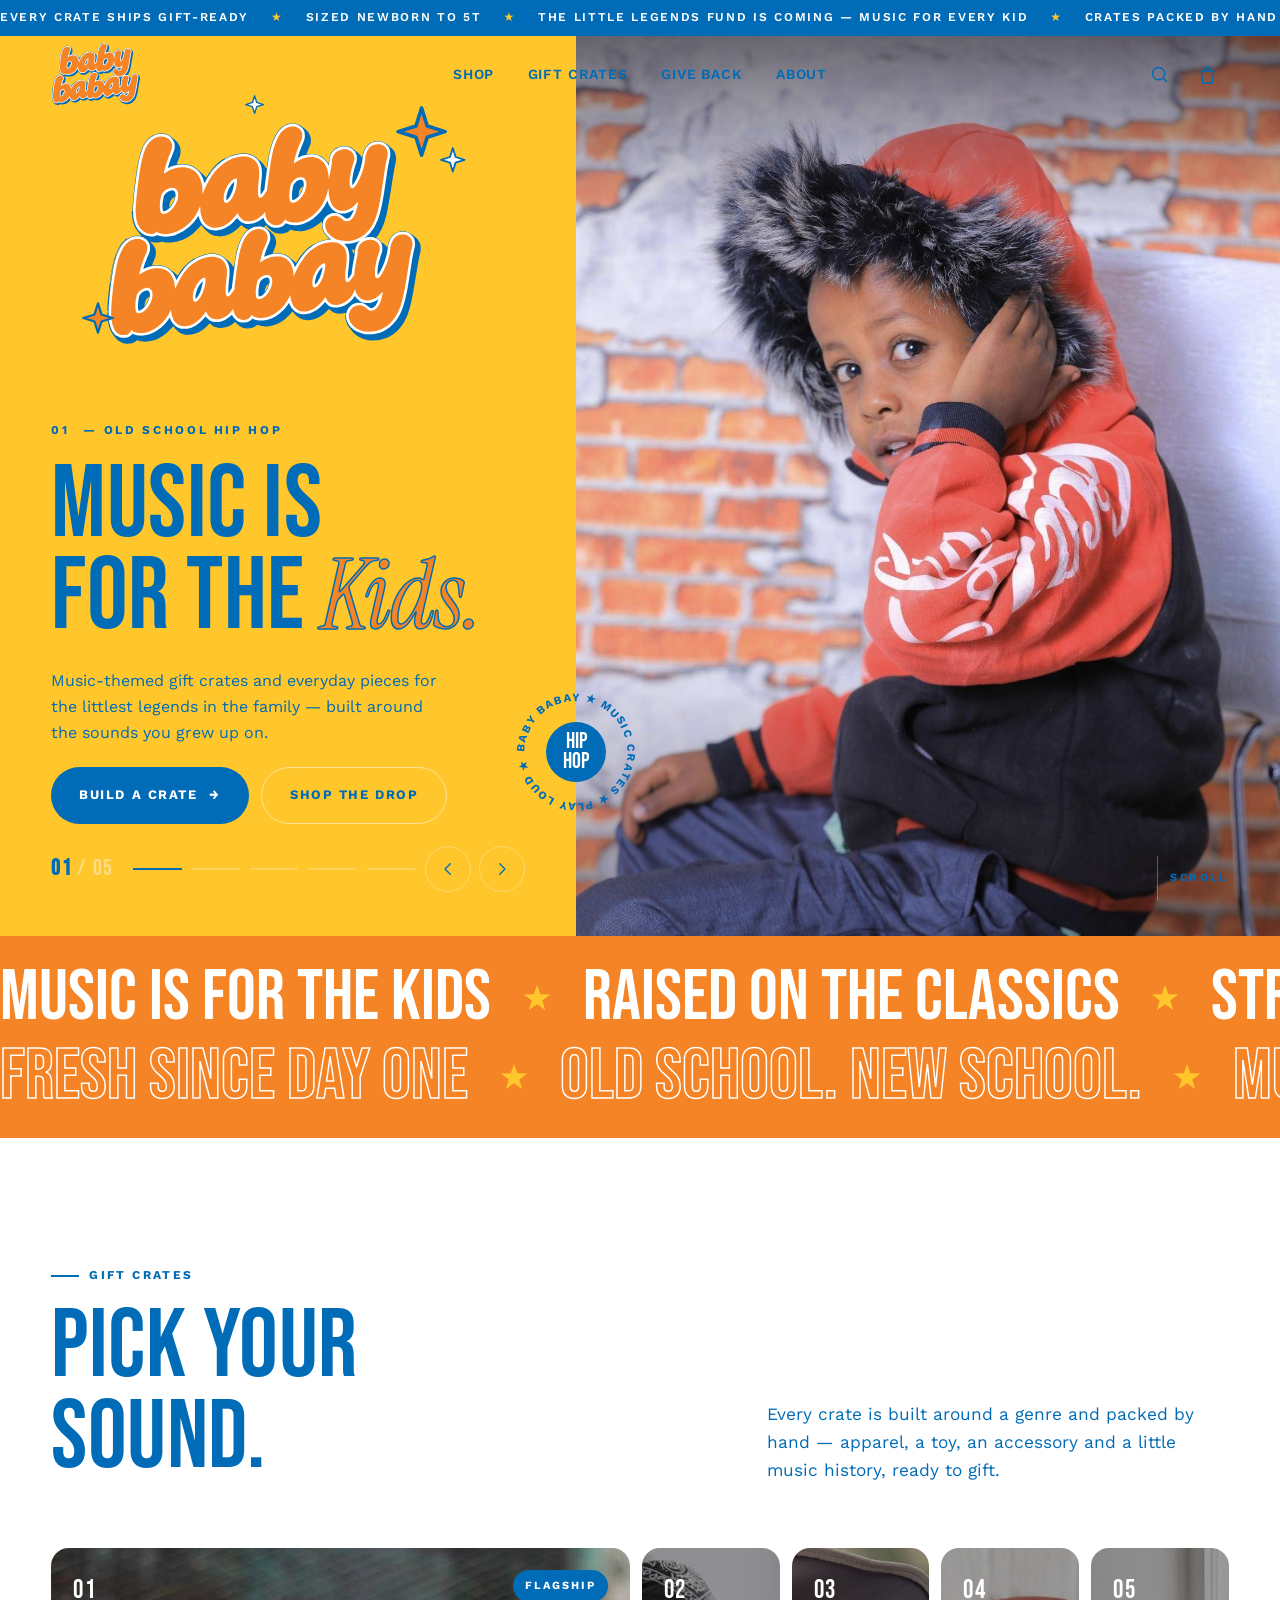
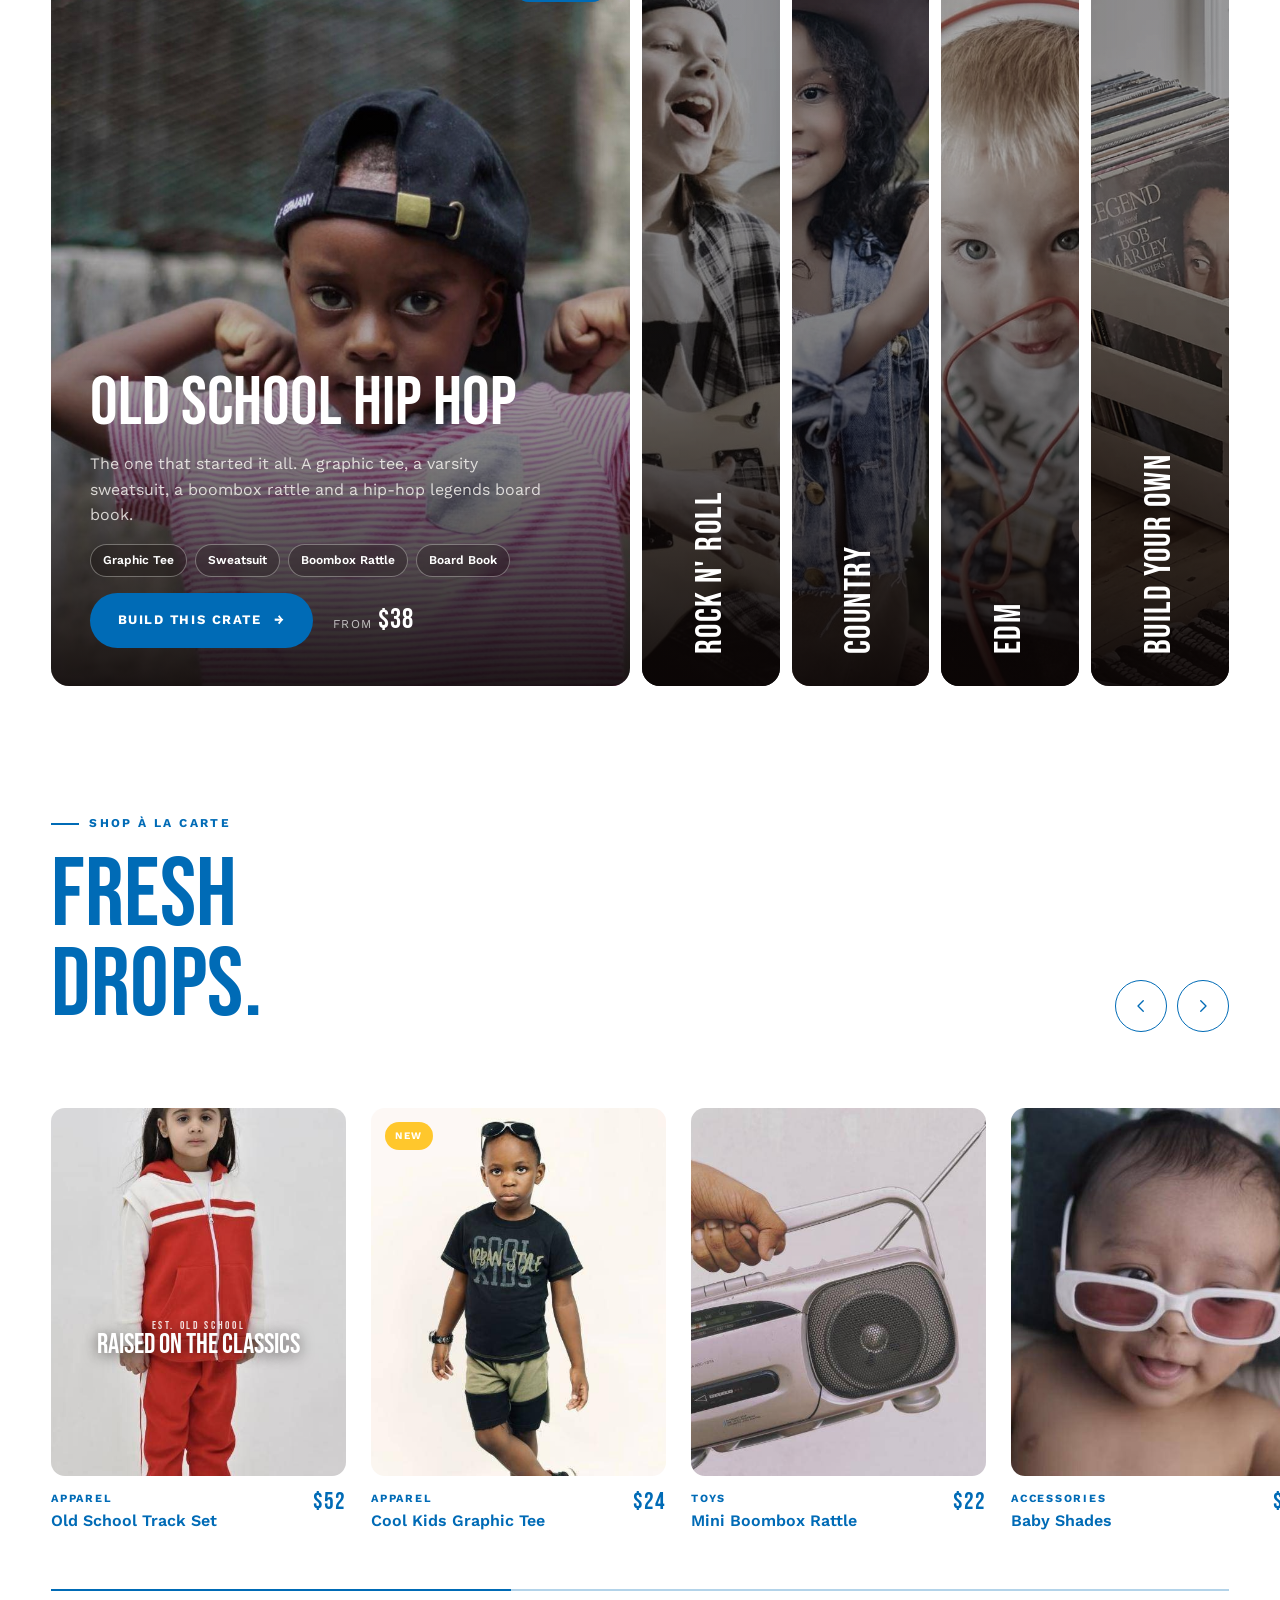
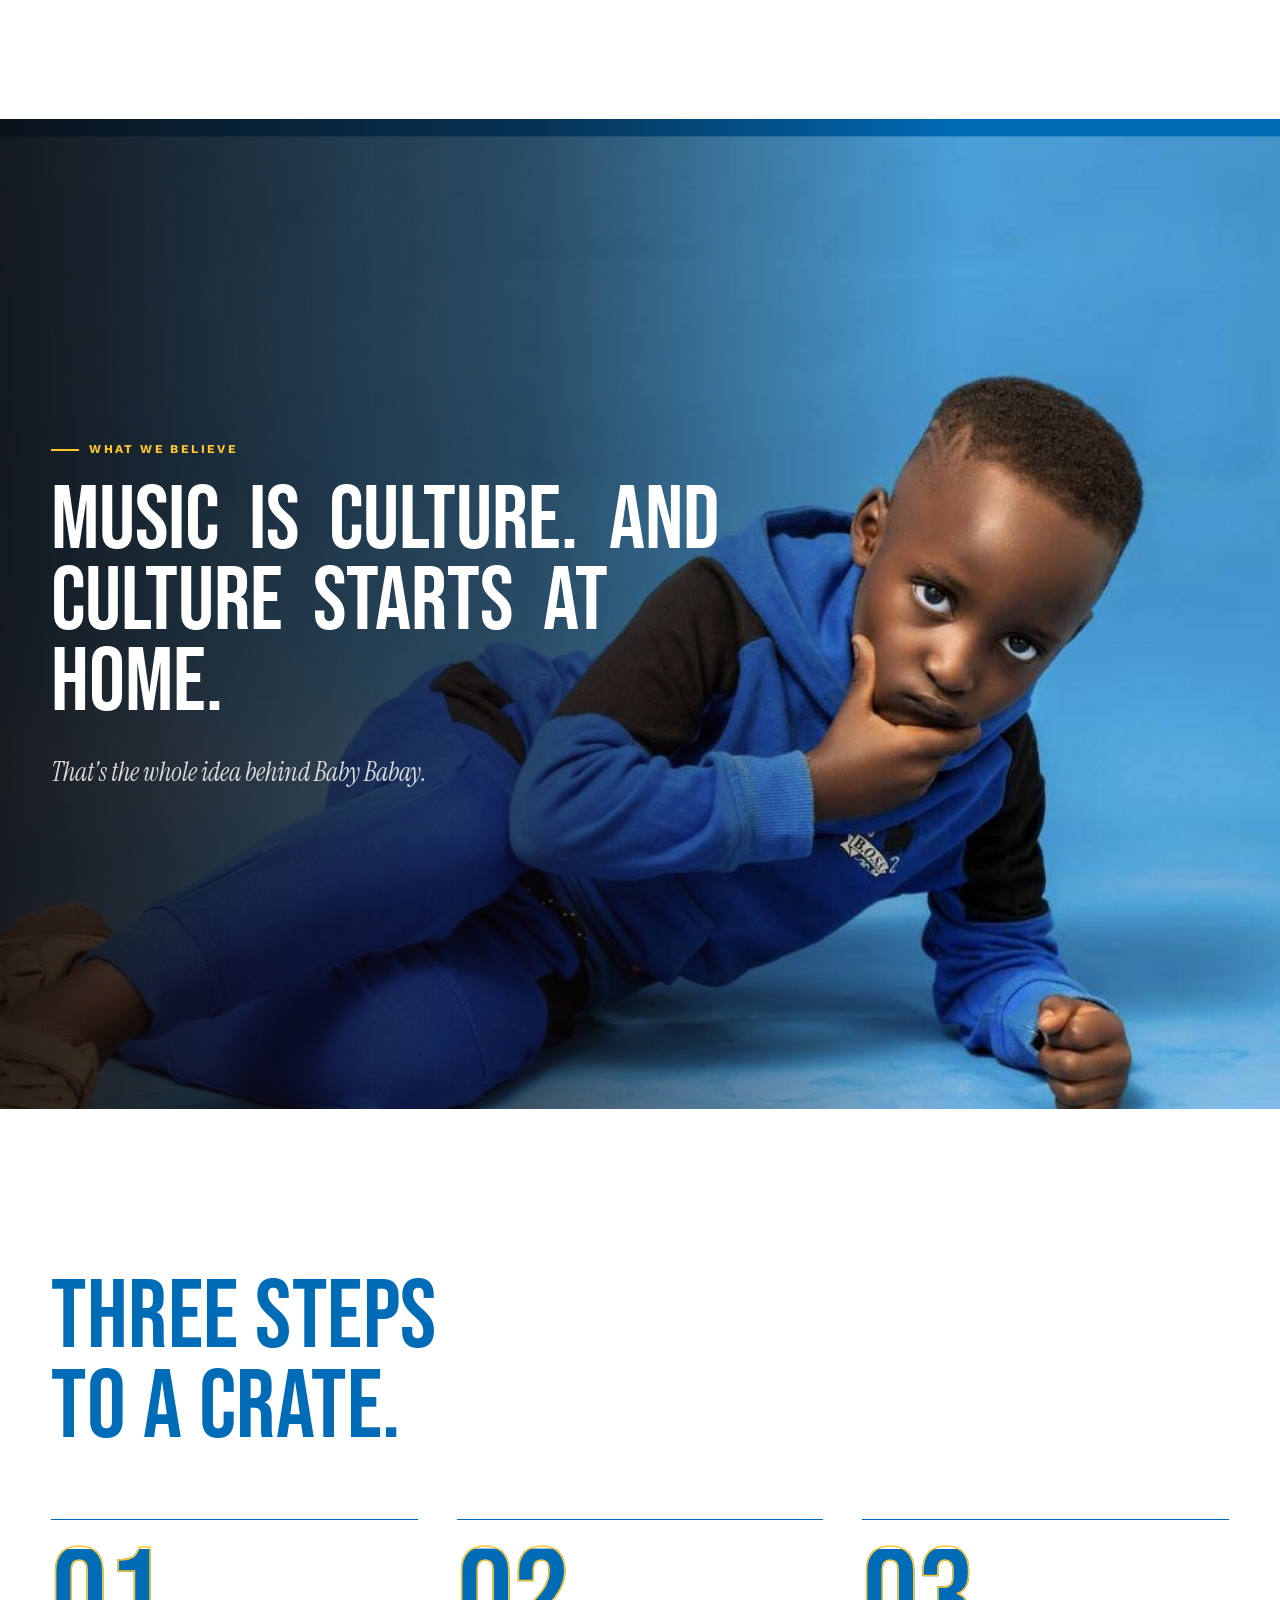
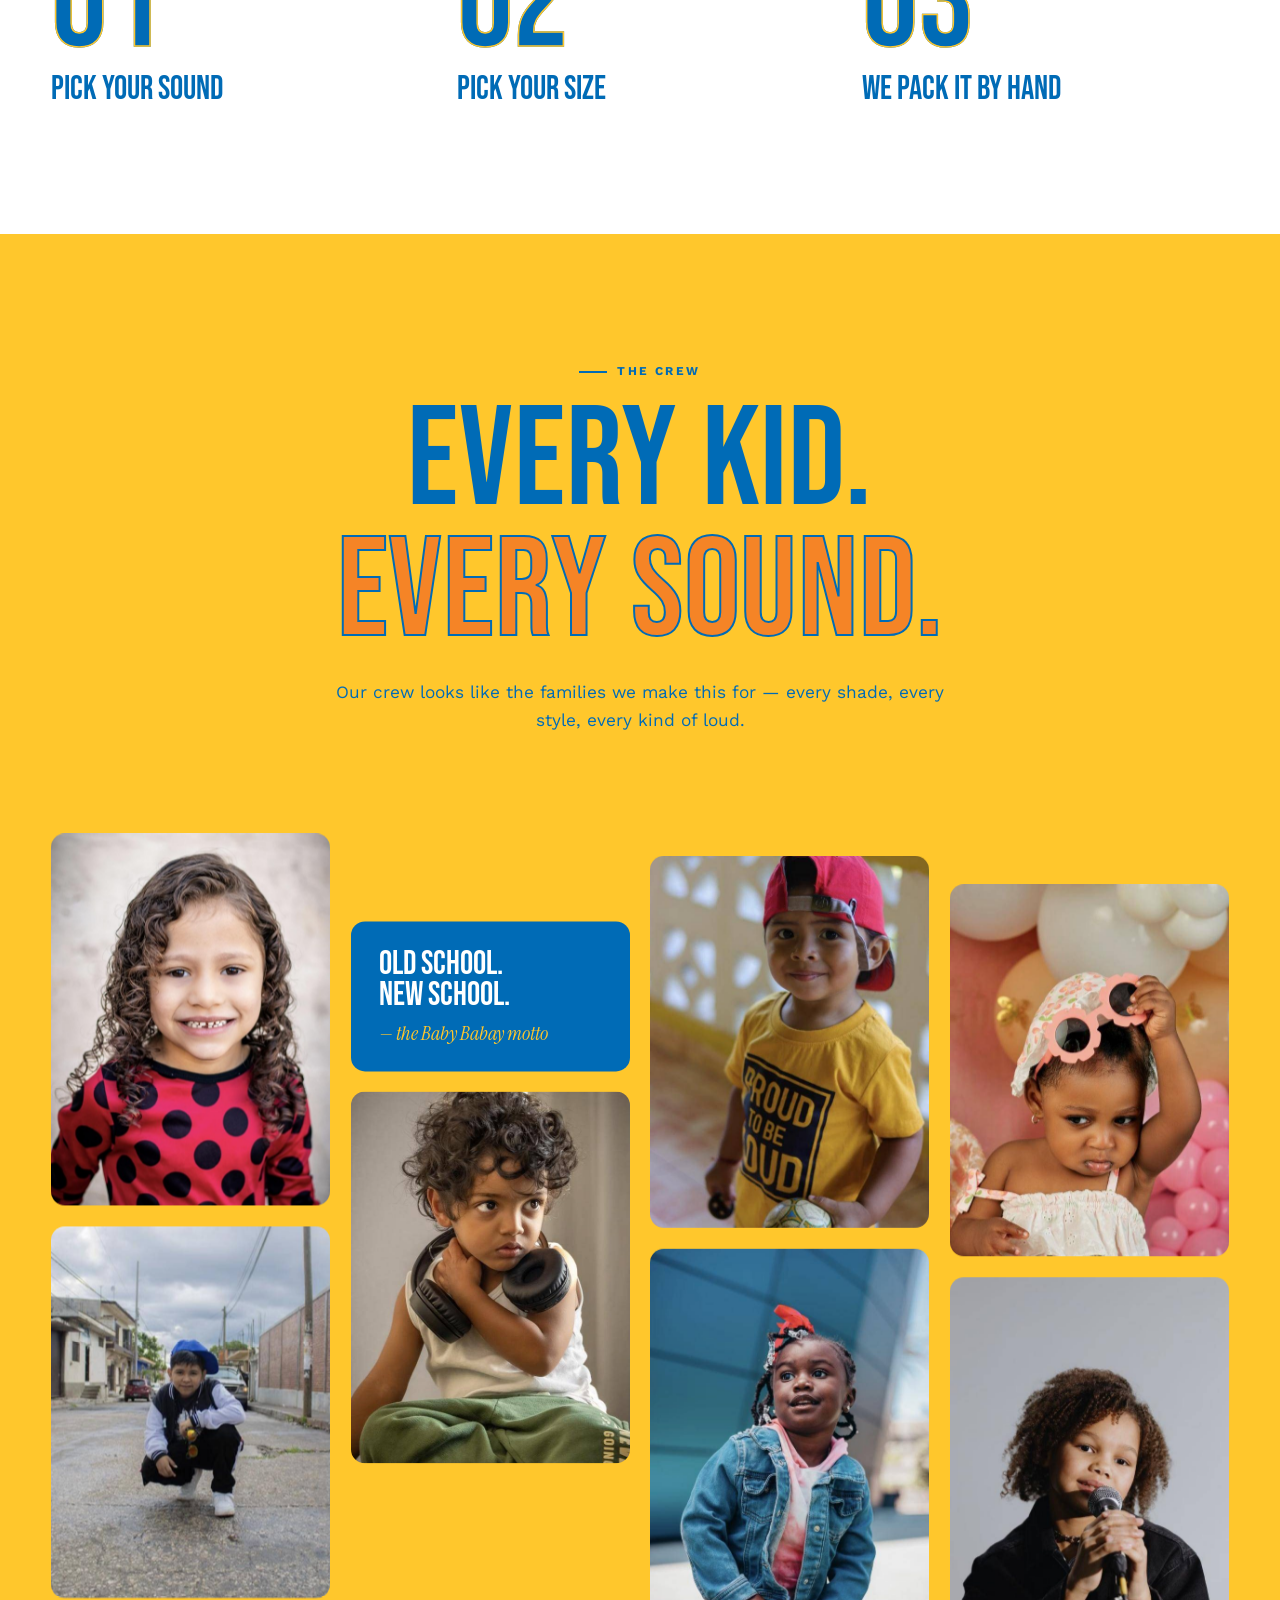
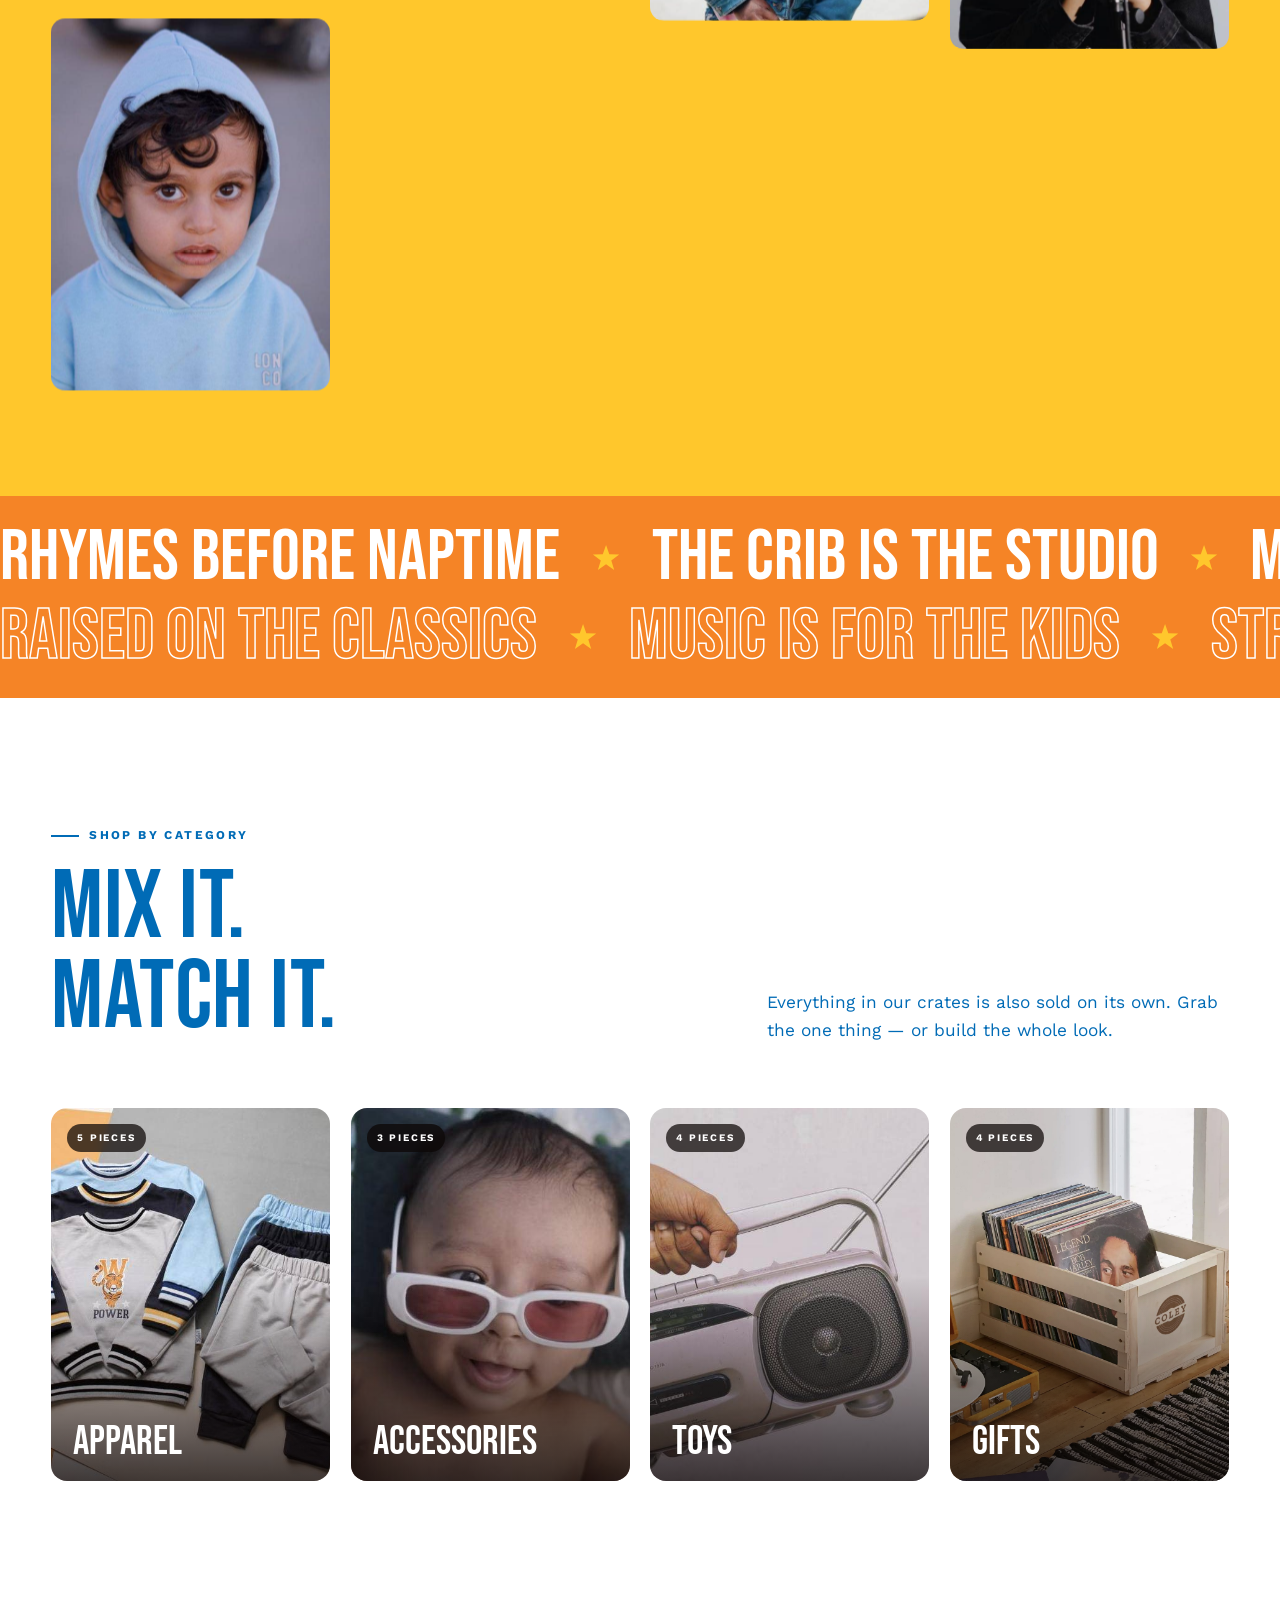
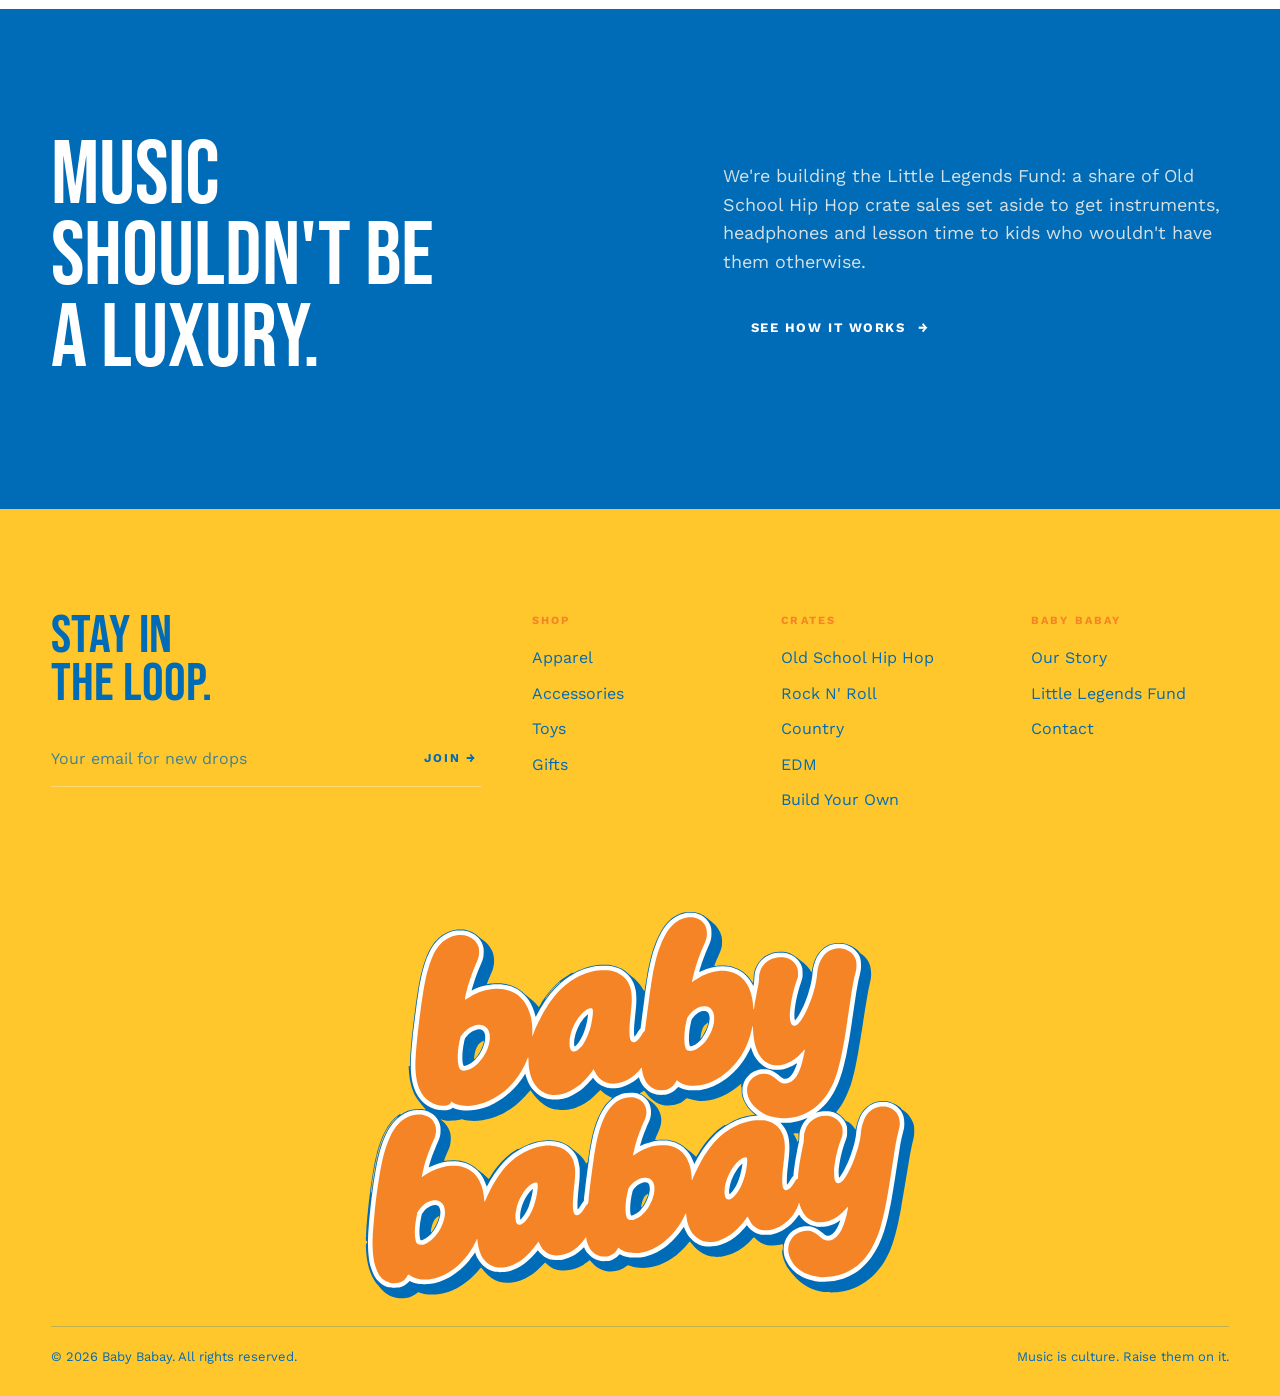
==== commit dcf93c34: "Nudge the big hero logo up and slightly left Co-Authored-By: Claude Opus 5.5 <noreply@anthropic.com>" ====
--- a/index.html
+++ b/index.html
@@ -10,13 +10,13 @@
 <link rel="preconnect" href="https://fonts.googleapis.com">
 <link rel="preconnect" href="https://fonts.gstatic.com" crossorigin>
 <link href="https://fonts.googleapis.com/css2?family=Bebas+Neue&family=Instrument+Serif:ital@0;1&family=Work+Sans:wght@400;500;600;700&display=swap" rel="stylesheet">
-<link rel="stylesheet" href="styles.css?v=4"><link rel="stylesheet" href="theme-blue.css?v=14">
+<link rel="stylesheet" href="styles.css?v=4"><link rel="stylesheet" href="theme-blue.css?v=16">
 <script>document.documentElement.classList.add('js');setTimeout(function(){if(!window.__coley)document.documentElement.classList.remove('js')},3000);</script>
 </head>
 <body class="home">
 <div class="curtain" aria-hidden="true"><span class="logo"><img src="img/logo-baby-babay-stacked.svg?v=10" alt=""></span></div>
 <div class="announce" aria-label="Store news"><div class="announce-track"><span>Every crate ships gift-ready</span><span>Sized newborn to 5T</span><span>The Little Legends Fund is coming — music for every kid</span><span>Crates packed by hand</span><span>Every crate ships gift-ready</span><span>Sized newborn to 5T</span><span>The Little Legends Fund is coming — music for every kid</span><span>Crates packed by hand</span></div></div>
-<header class="site-header is-over">
+<header class="site-header is-over hide-logo">
   <button class="icon-btn menu-btn" type="button" data-menu-open aria-label="Open menu"><svg viewBox="0 0 24 24" fill="none" stroke="currentColor" stroke-width="1.8" stroke-linecap="round"><path d="M4 8h16M4 16h16"/></svg></button>
   <a class="logo" href="index.html" aria-label="Baby Babay home"><img class="logo-std" src="img/logo-baby-babay.svg?v=10" alt="Baby Babay" width="91" height="64"><img class="logo-orange" src="img/logo-baby-babay-on-orange.svg?v=10" alt="" aria-hidden="true" width="91" height="64"></a>
   <nav class="nav" aria-label="Main"><a class="nav-link" href="shop.html"><span data-text="Shop">Shop</span></a><a class="nav-link" href="gift-crates.html"><span data-text="Gift Crates">Gift Crates</span></a><a class="nav-link" href="giving-back.html"><span data-text="Give Back">Give Back</span></a><a class="nav-link" href="about.html"><span data-text="About">About</span></a></nav>
@@ -296,5 +296,12 @@
 <div class="toast" role="status" aria-live="polite"></div>
 <div class="cursor" aria-hidden="true"><span></span></div>
 <script src="site.js?v=11" defer></script>
+<script>
+/* Home page: the header logo stays hidden while the big hero logo is on screen,
+   then slides into the header as the big one scrolls up and out. */
+(function(){var h=document.querySelector('.site-header'),b=document.querySelector('.hero-logo');
+if(!h||!b||!('IntersectionObserver' in window)){if(h)h.classList.remove('hide-logo');return;}
+new IntersectionObserver(function(e){h.classList.toggle('hide-logo',e[0].isIntersecting);},{rootMargin:'-80px 0px 0px 0px',threshold:0}).observe(b);})();
+</script>
 </body>
 </html>
--- a/theme-blue.css
+++ b/theme-blue.css
@@ -136,3 +136,9 @@
 .hero .hl-star.s2 path,.hero .hl-star.s4 path{fill:#FFFFFF !important;}
 /* centre the big logo in the open space of the yellow panel */
 .hero-logo{align-self:center;margin-top:auto;margin-bottom:auto;}
+
+/* header logo hand-off (home page) */
+.site-header .logo{transition:opacity .45s cubic-bezier(.16,1,.3,1),transform .45s cubic-bezier(.16,1,.3,1);}
+.site-header.hide-logo .logo{opacity:0;transform:translateY(-16px) scale(.9);pointer-events:none;}
+/* nudge the big logo back up and slightly left of dead-centre */
+@media (min-width:901px){.hero-logo{top:-4vh;left:-5%;}}
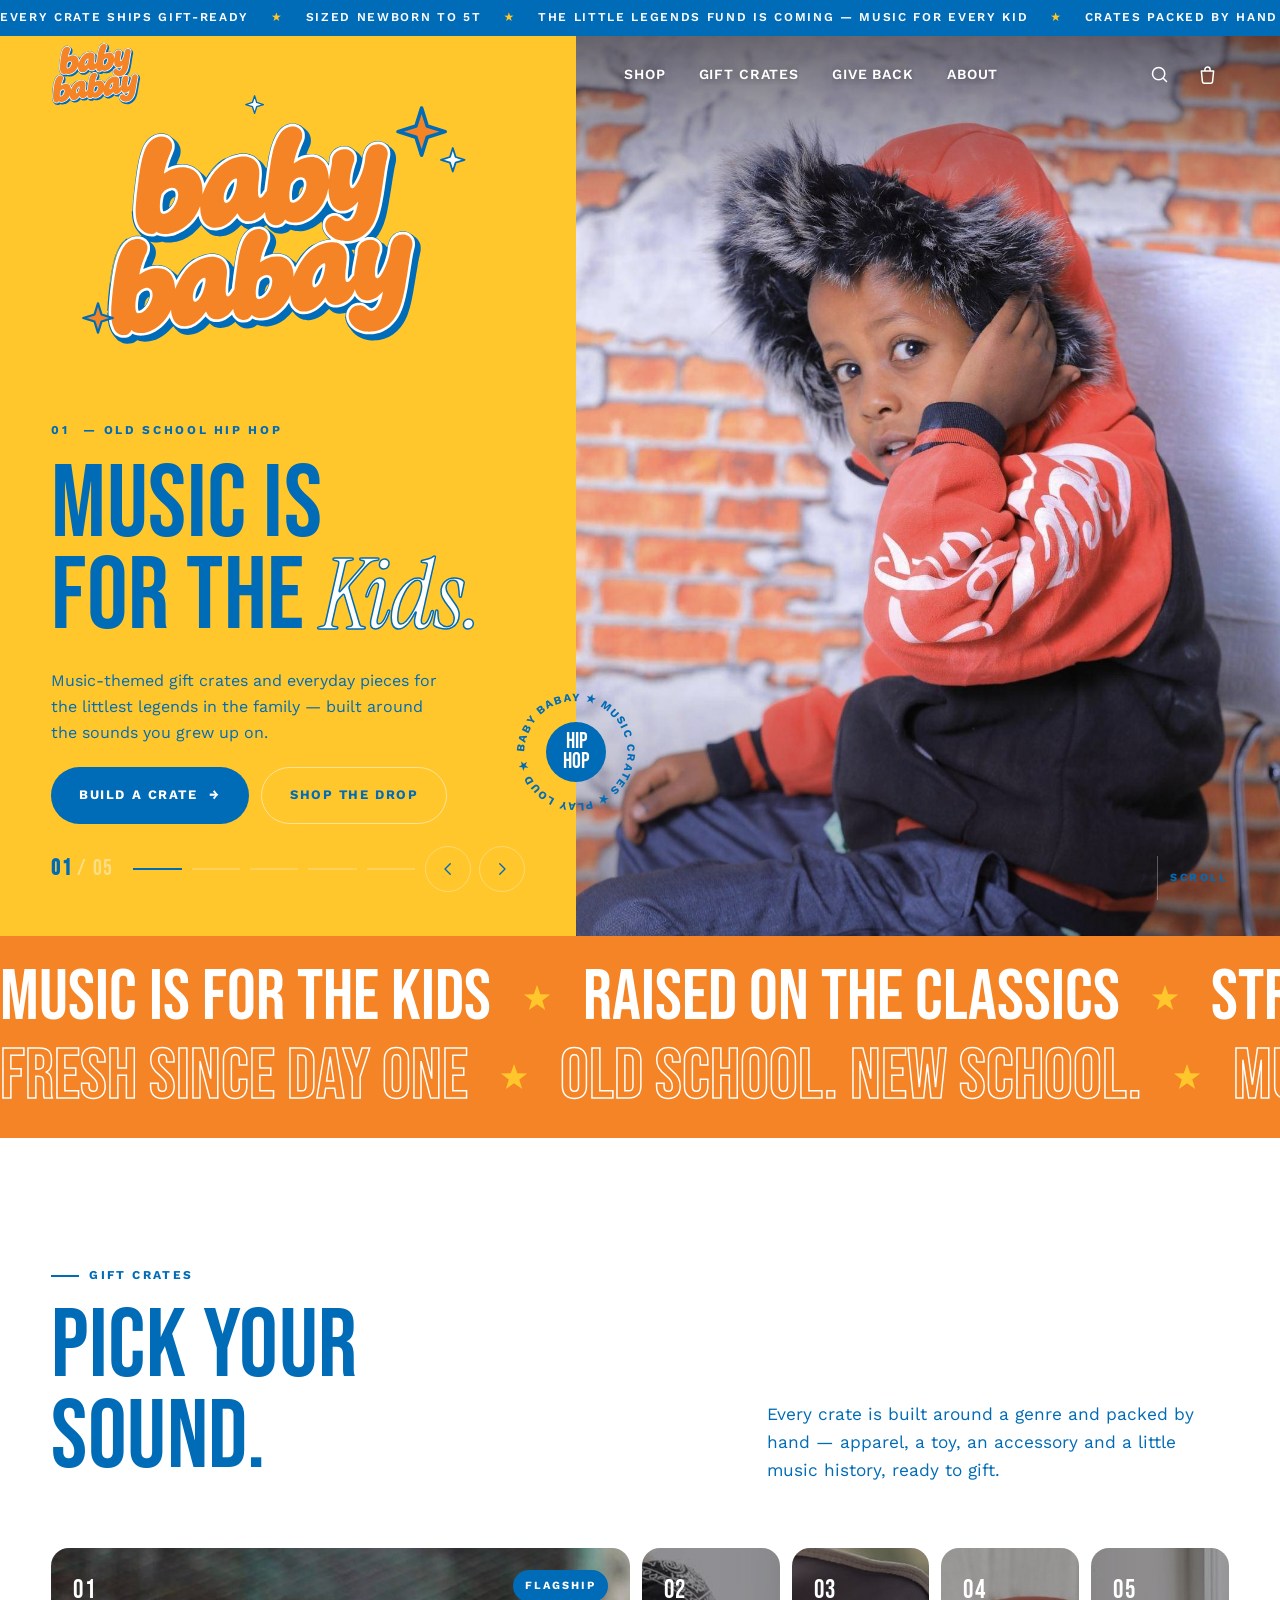
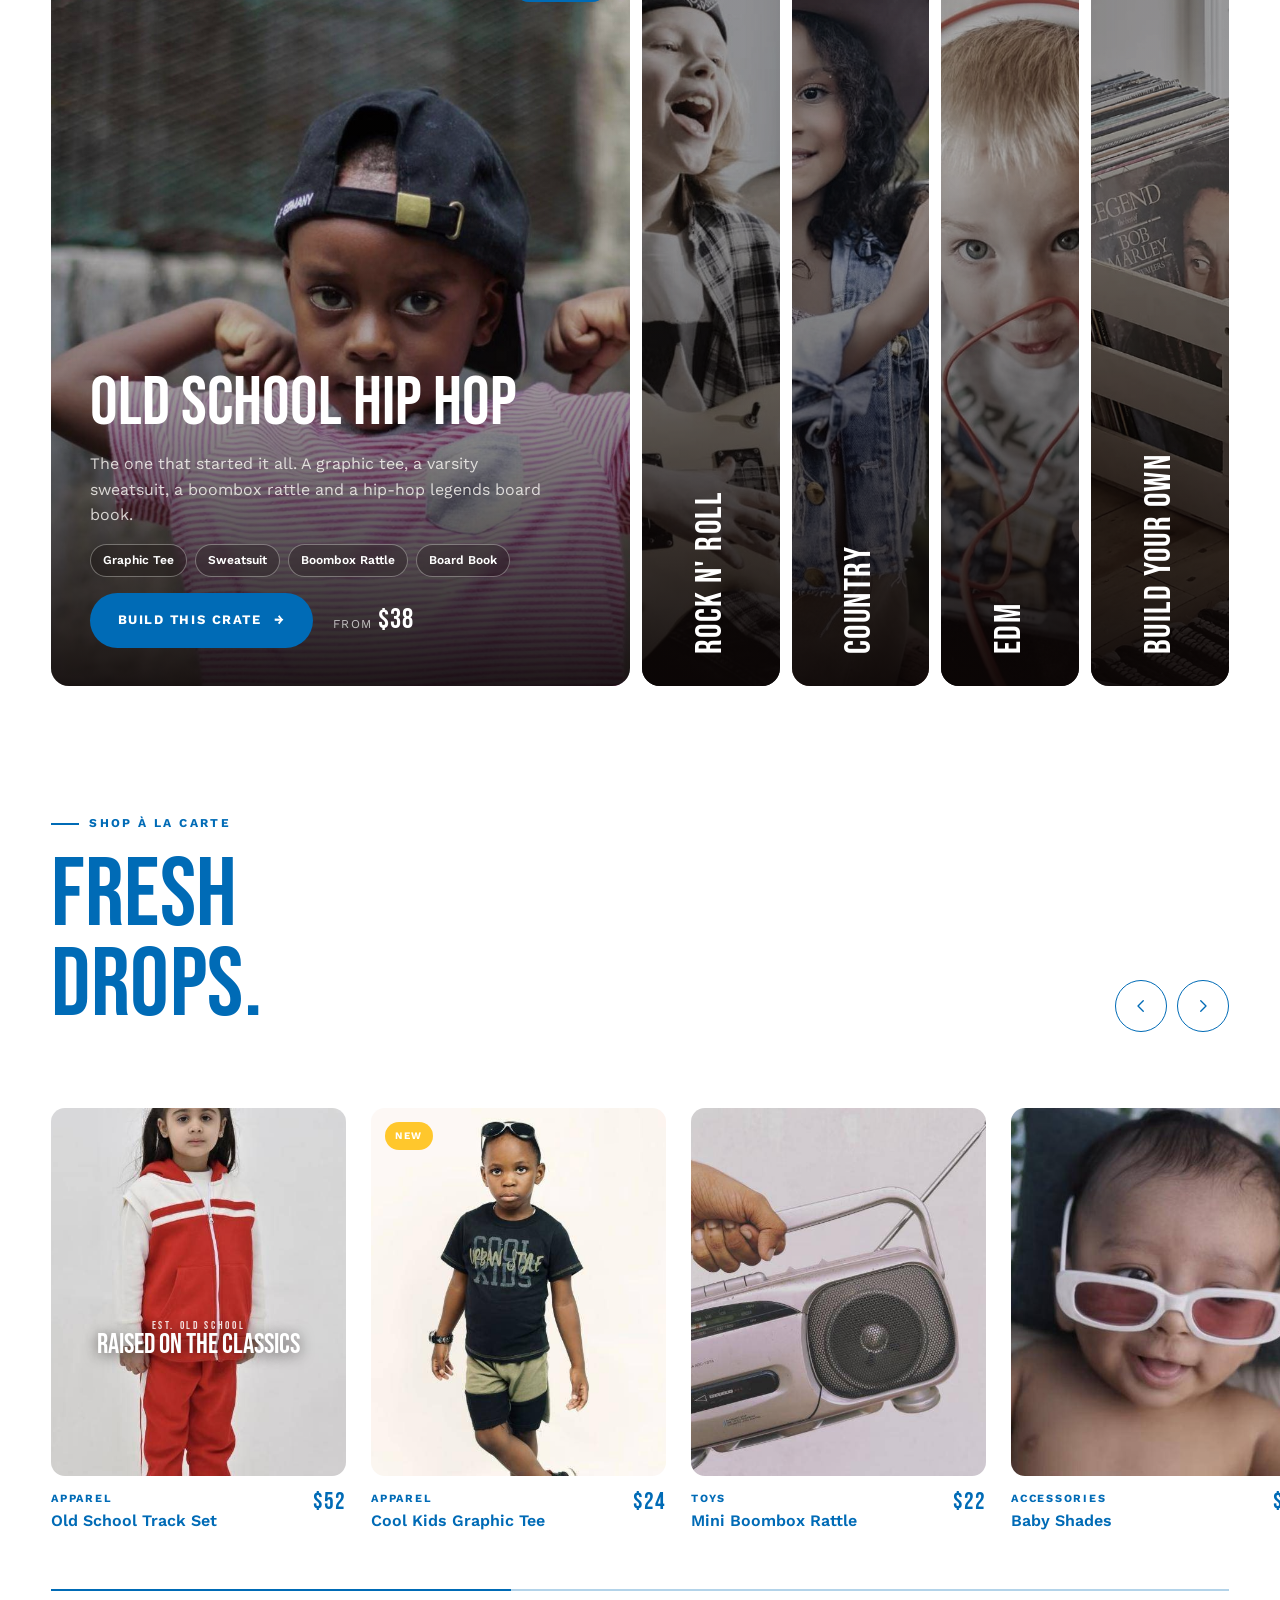
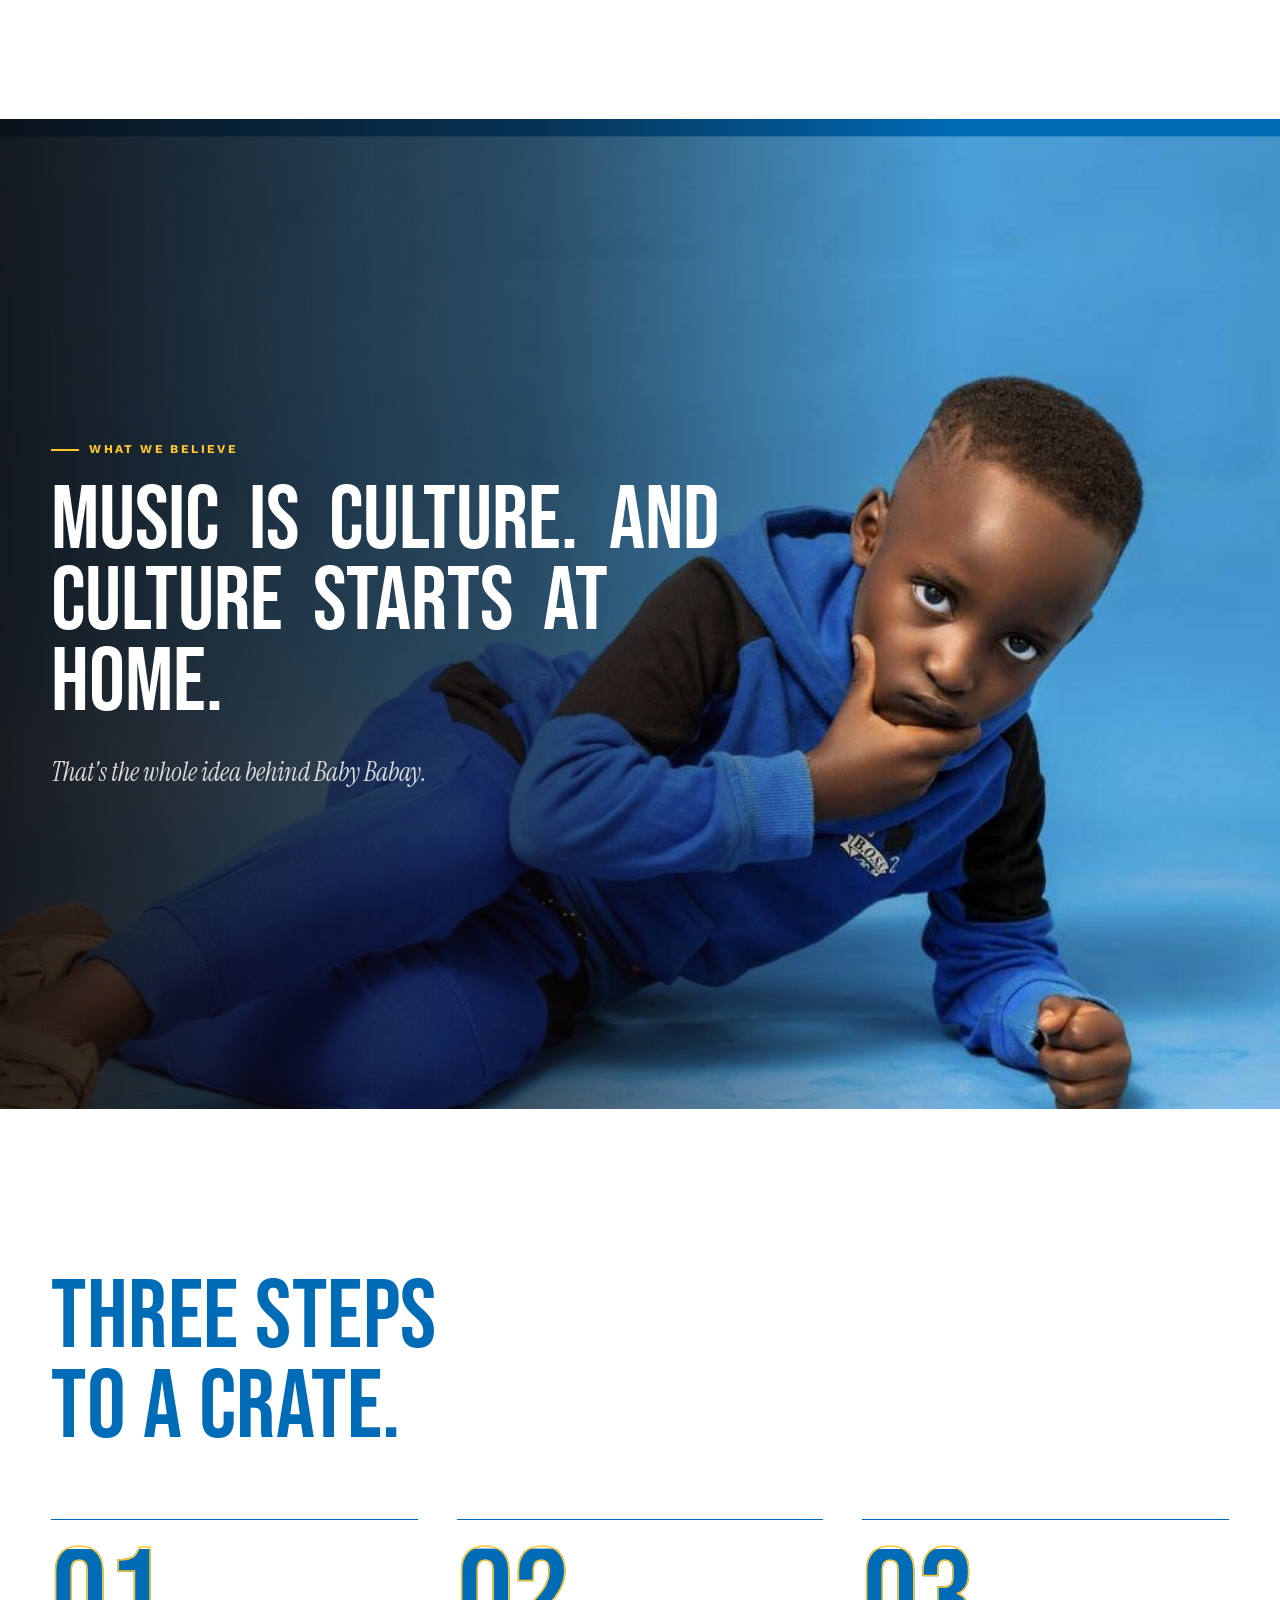
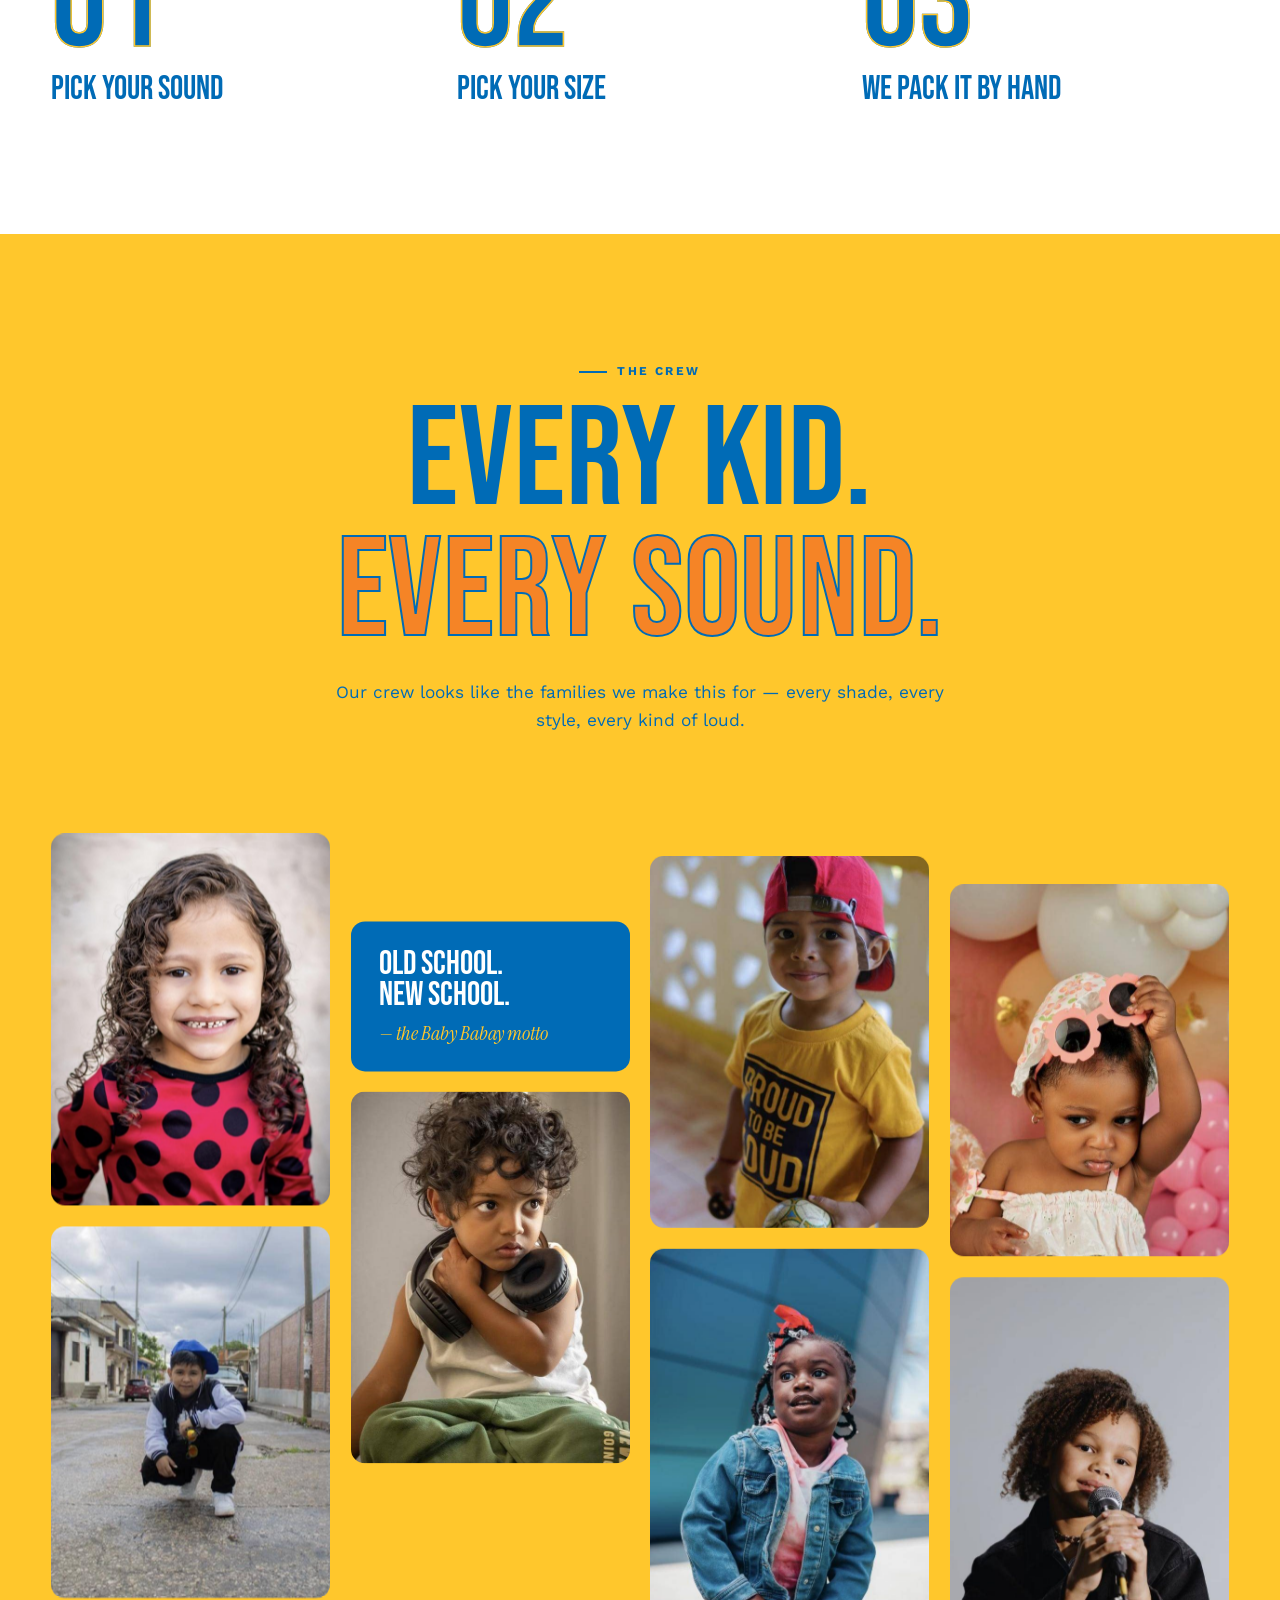
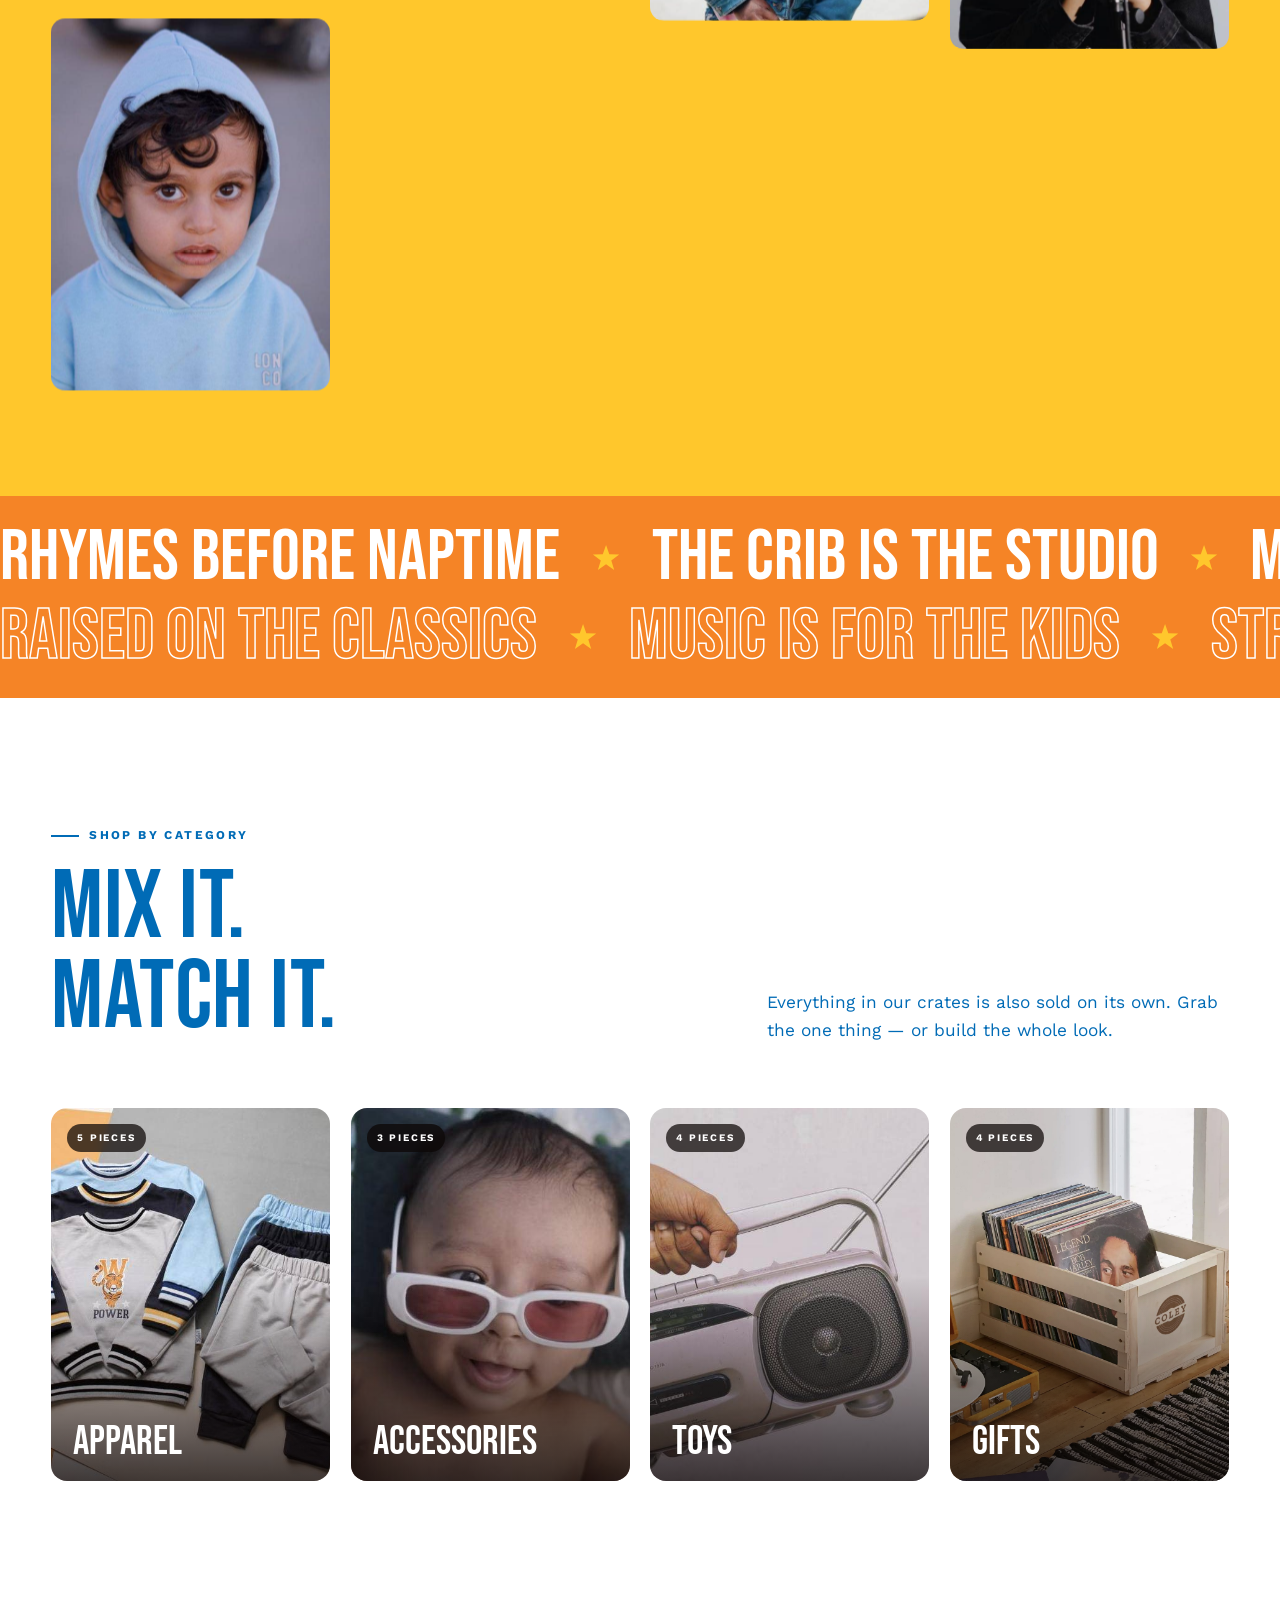
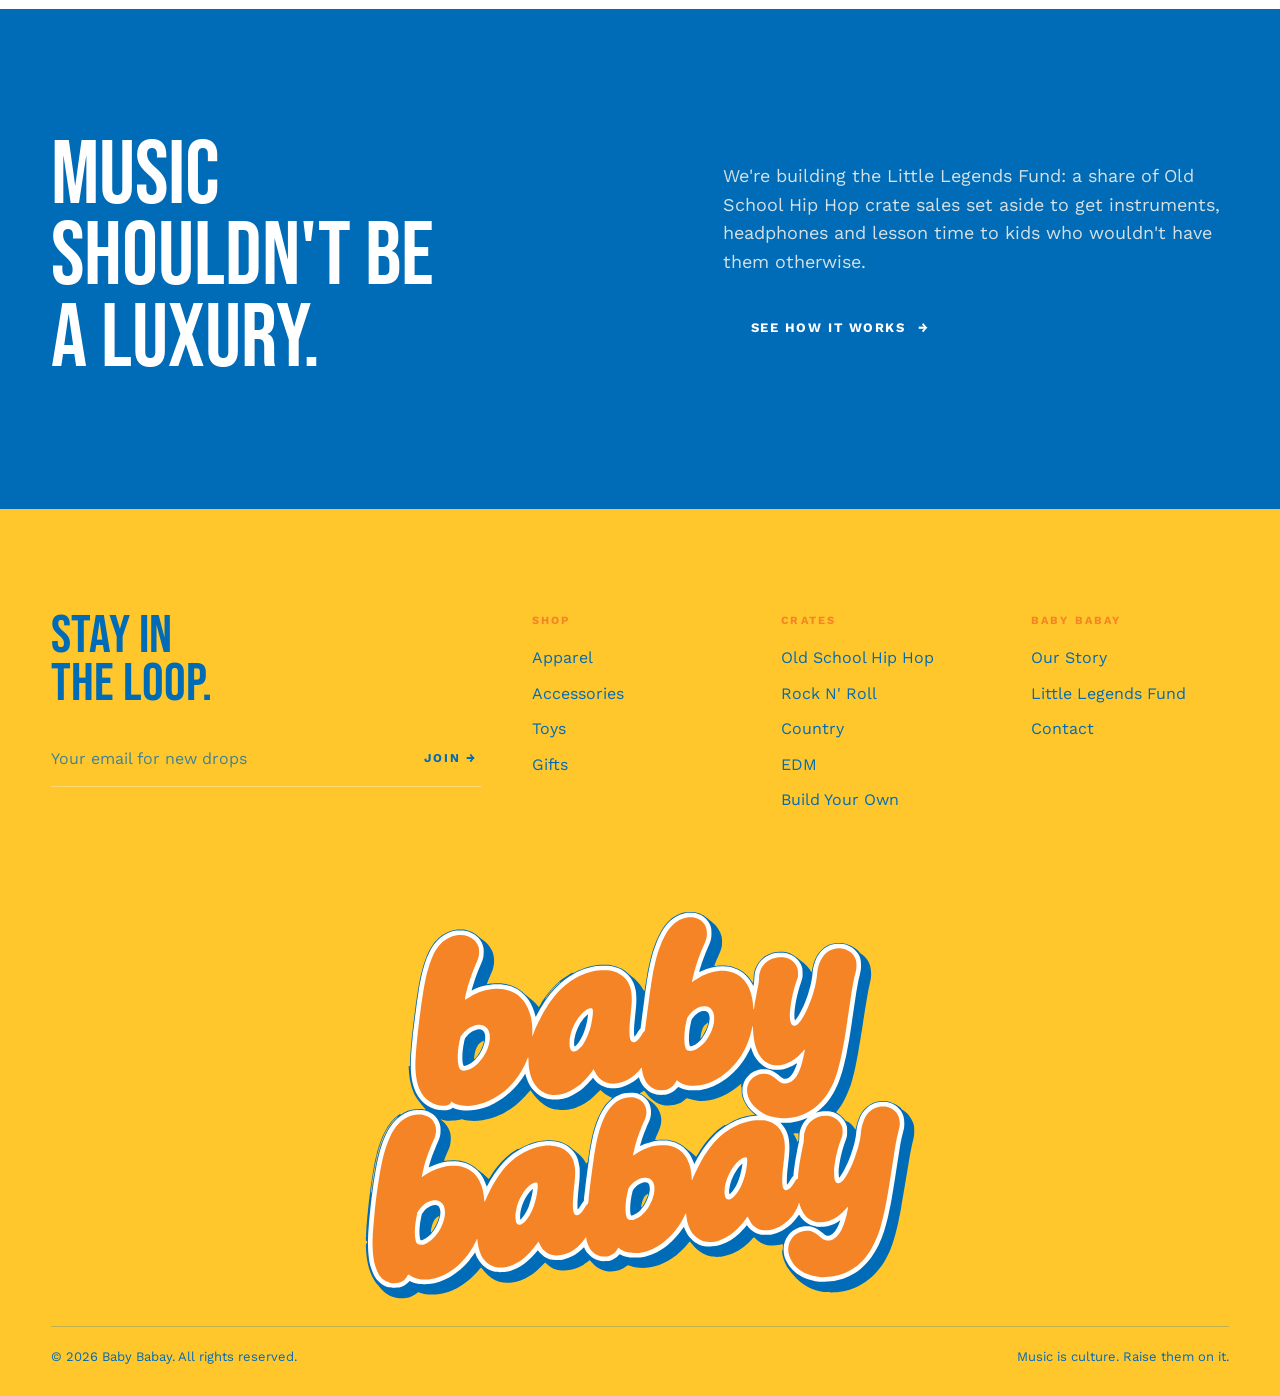
==== commit 5735a1ad: "White nav over the hero photo, white Kids; white-background hero preview (?look=white) Co-Authored-B" ====
--- a/index.html
+++ b/index.html
@@ -1,6 +1,7 @@
 <!doctype html>
 <html lang="en">
 <head>
+<script>if(/[?&]look=white/.test(location.search))document.documentElement.classList.add("look-white");</script>
 <meta charset="utf-8">
 <meta name="viewport" content="width=device-width, initial-scale=1, viewport-fit=cover">
 <title>Baby Babay — Music-Themed Gift Crates &amp; Kids Boutique</title>
@@ -10,7 +11,7 @@
 <link rel="preconnect" href="https://fonts.googleapis.com">
 <link rel="preconnect" href="https://fonts.gstatic.com" crossorigin>
 <link href="https://fonts.googleapis.com/css2?family=Bebas+Neue&family=Instrument+Serif:ital@0;1&family=Work+Sans:wght@400;500;600;700&display=swap" rel="stylesheet">
-<link rel="stylesheet" href="styles.css?v=4"><link rel="stylesheet" href="theme-blue.css?v=16">
+<link rel="stylesheet" href="styles.css?v=4"><link rel="stylesheet" href="theme-blue.css?v=19">
 <script>document.documentElement.classList.add('js');setTimeout(function(){if(!window.__coley)document.documentElement.classList.remove('js')},3000);</script>
 </head>
 <body class="home">
--- a/theme-blue.css
+++ b/theme-blue.css
@@ -142,3 +142,23 @@
 .site-header.hide-logo .logo{opacity:0;transform:translateY(-16px) scale(.9);pointer-events:none;}
 /* nudge the big logo back up and slightly left of dead-centre */
 @media (min-width:901px){.hero-logo{top:-4vh;left:-5%;}}
+/* readable body copy on the yellow split hero (Give Back, etc.) */
+.split-hero p,.split-hero .lede{color:var(--ink) !important;opacity:1;}
+
+/* ===== Oct 11 edits ===== */
+/* Header over the home hero: white nav + icons, nav sits over the photo on wide screens */
+.site-header.is-over:not(.is-scrolled){color:#FFFFFF;}
+.site-header.is-over:not(.is-scrolled) .nav-link,.site-header.is-over:not(.is-scrolled) .icon-btn{color:#FFFFFF;text-shadow:0 1px 10px rgba(0,0,0,.45);}
+.site-header.is-over:not(.is-scrolled) .icon-btn svg{filter:drop-shadow(0 1px 6px rgba(0,0,0,.45));}
+.site-header.is-over:not(.is-scrolled) .nav-link span::after{color:var(--yellow);}
+@media (min-width:1100px){body.home .site-header .nav{position:absolute;left:calc(45vw + 48px);top:50%;transform:translateY(-50%);}body.home .site-header .header-actions{grid-column:3;}}
+/* Version 1 (yellow): "Kids." in white with the blue outline */
+.hero .hero-title em,.hero h1 em{color:#FFFFFF;-webkit-text-stroke:1.5px var(--ink);}
+
+/* Version 2 (white background) — preview with ?look=white */
+html.look-white .hero{background:#FFFFFF;}
+html.look-white .hero-meta,html.look-white .hero .eyebrow{color:var(--orange) !important;}
+html.look-white .hero .hero-title em,html.look-white .hero h1 em{color:var(--orange);-webkit-text-stroke:1.5px var(--ink);}
+html.look-white .hero .hl-star path{fill:#F58426 !important;}
+html.look-white .hero .hl-star.s2 path,html.look-white .hero .hl-star.s4 path{fill:#FFC72C !important;}
+html.look-white .hero .btn-ghost{border-color:var(--ink);color:var(--ink);}
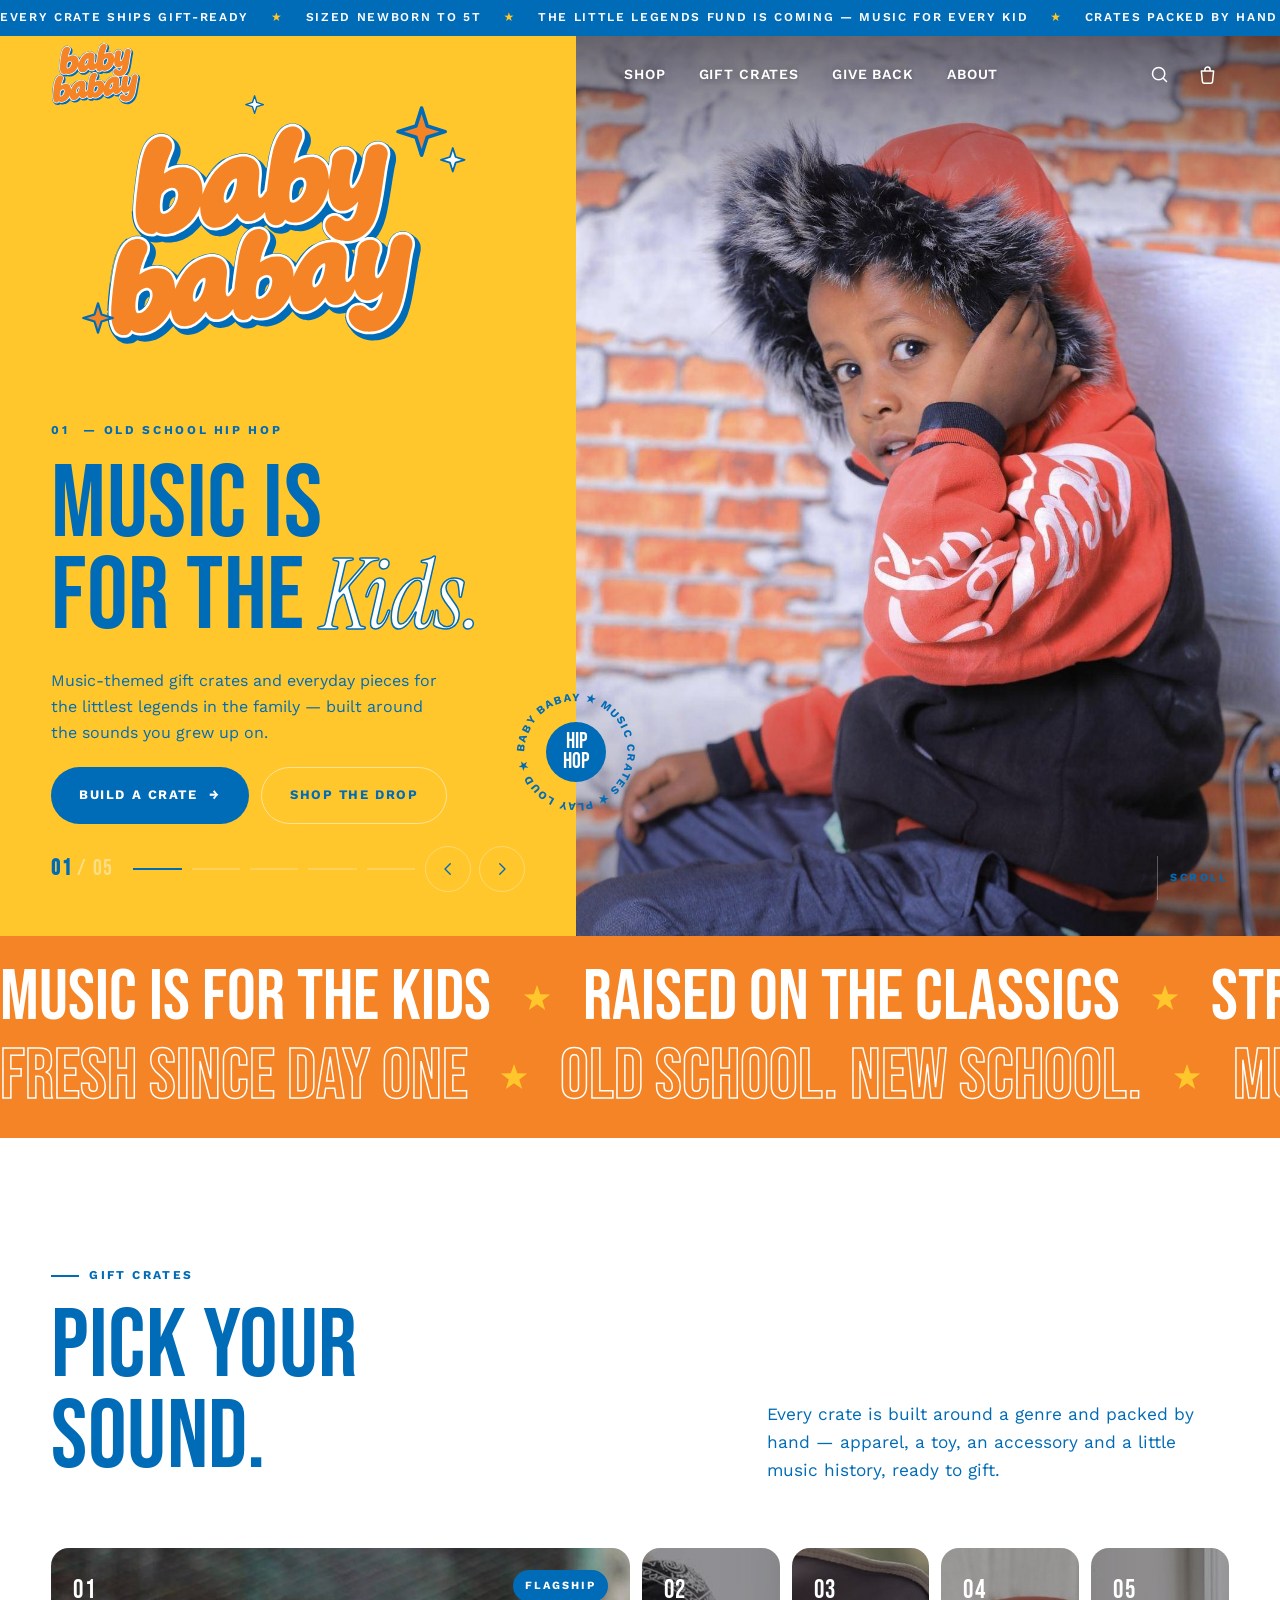
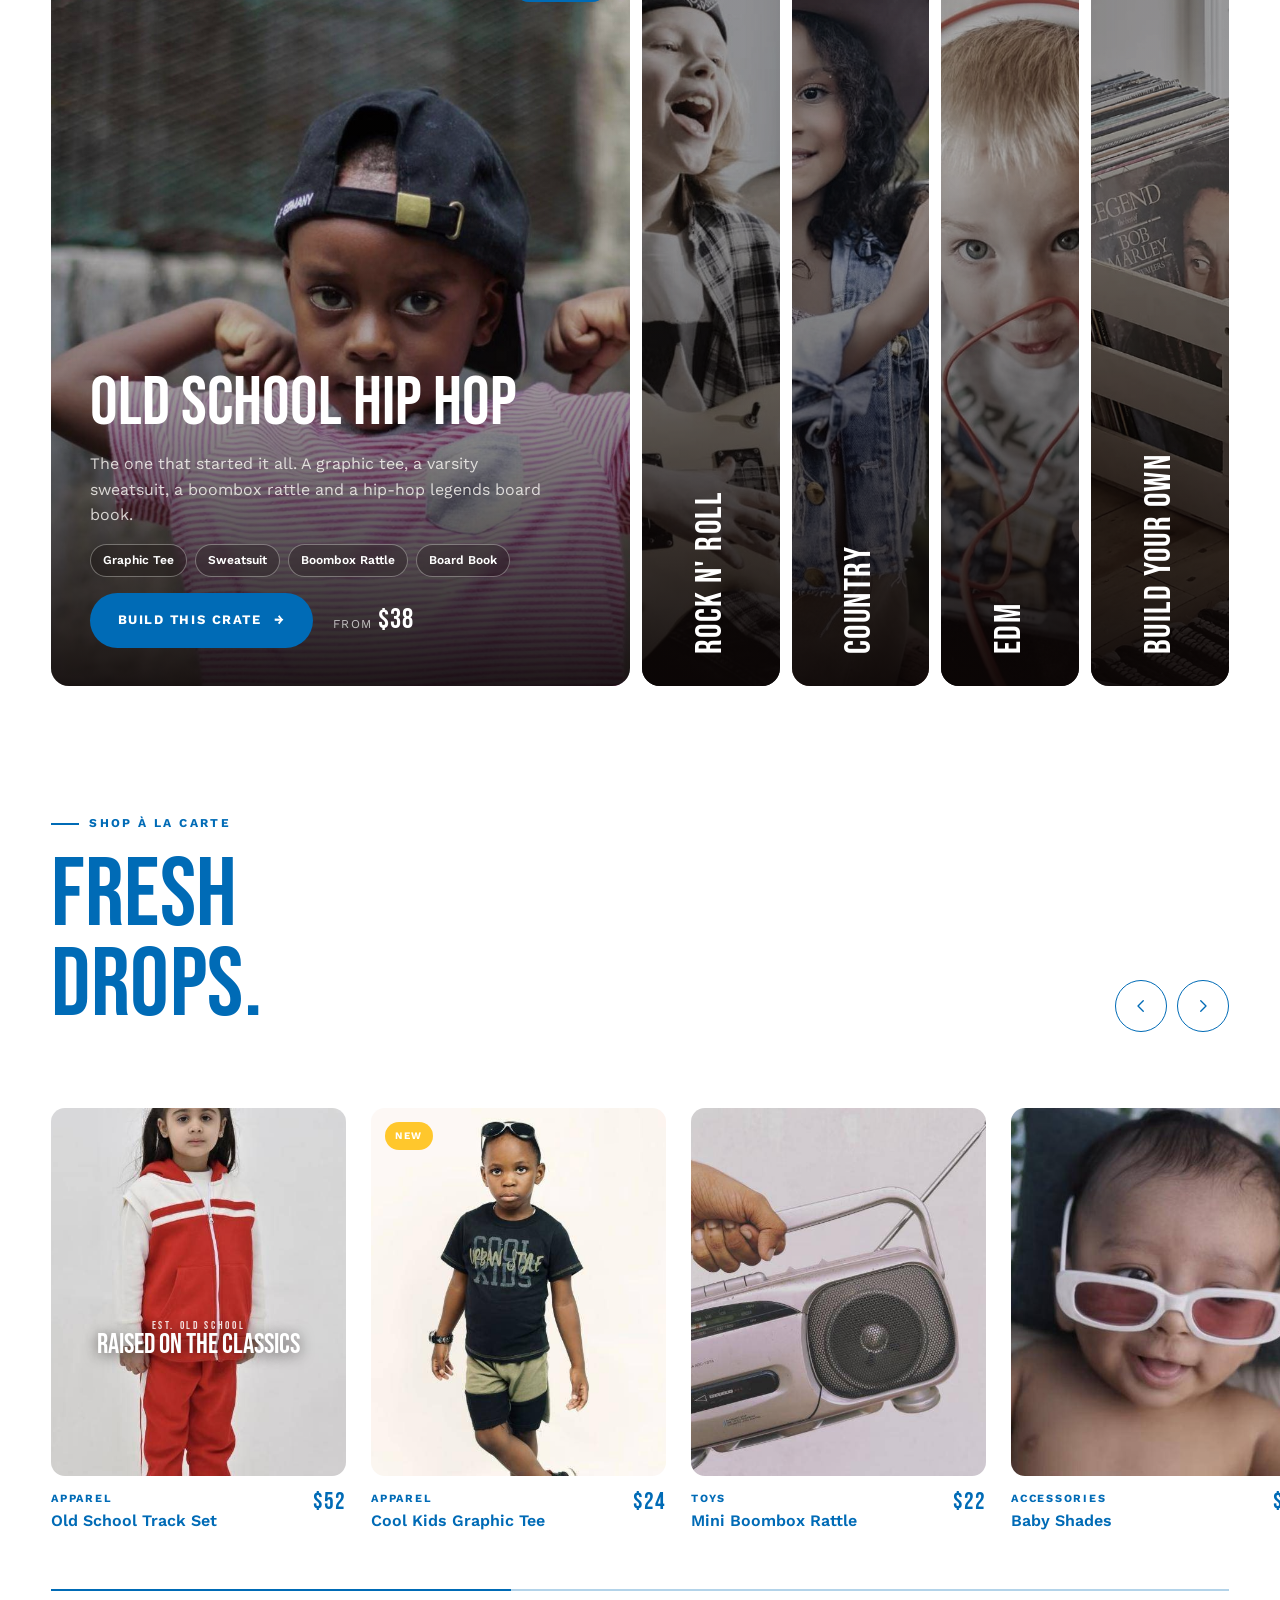
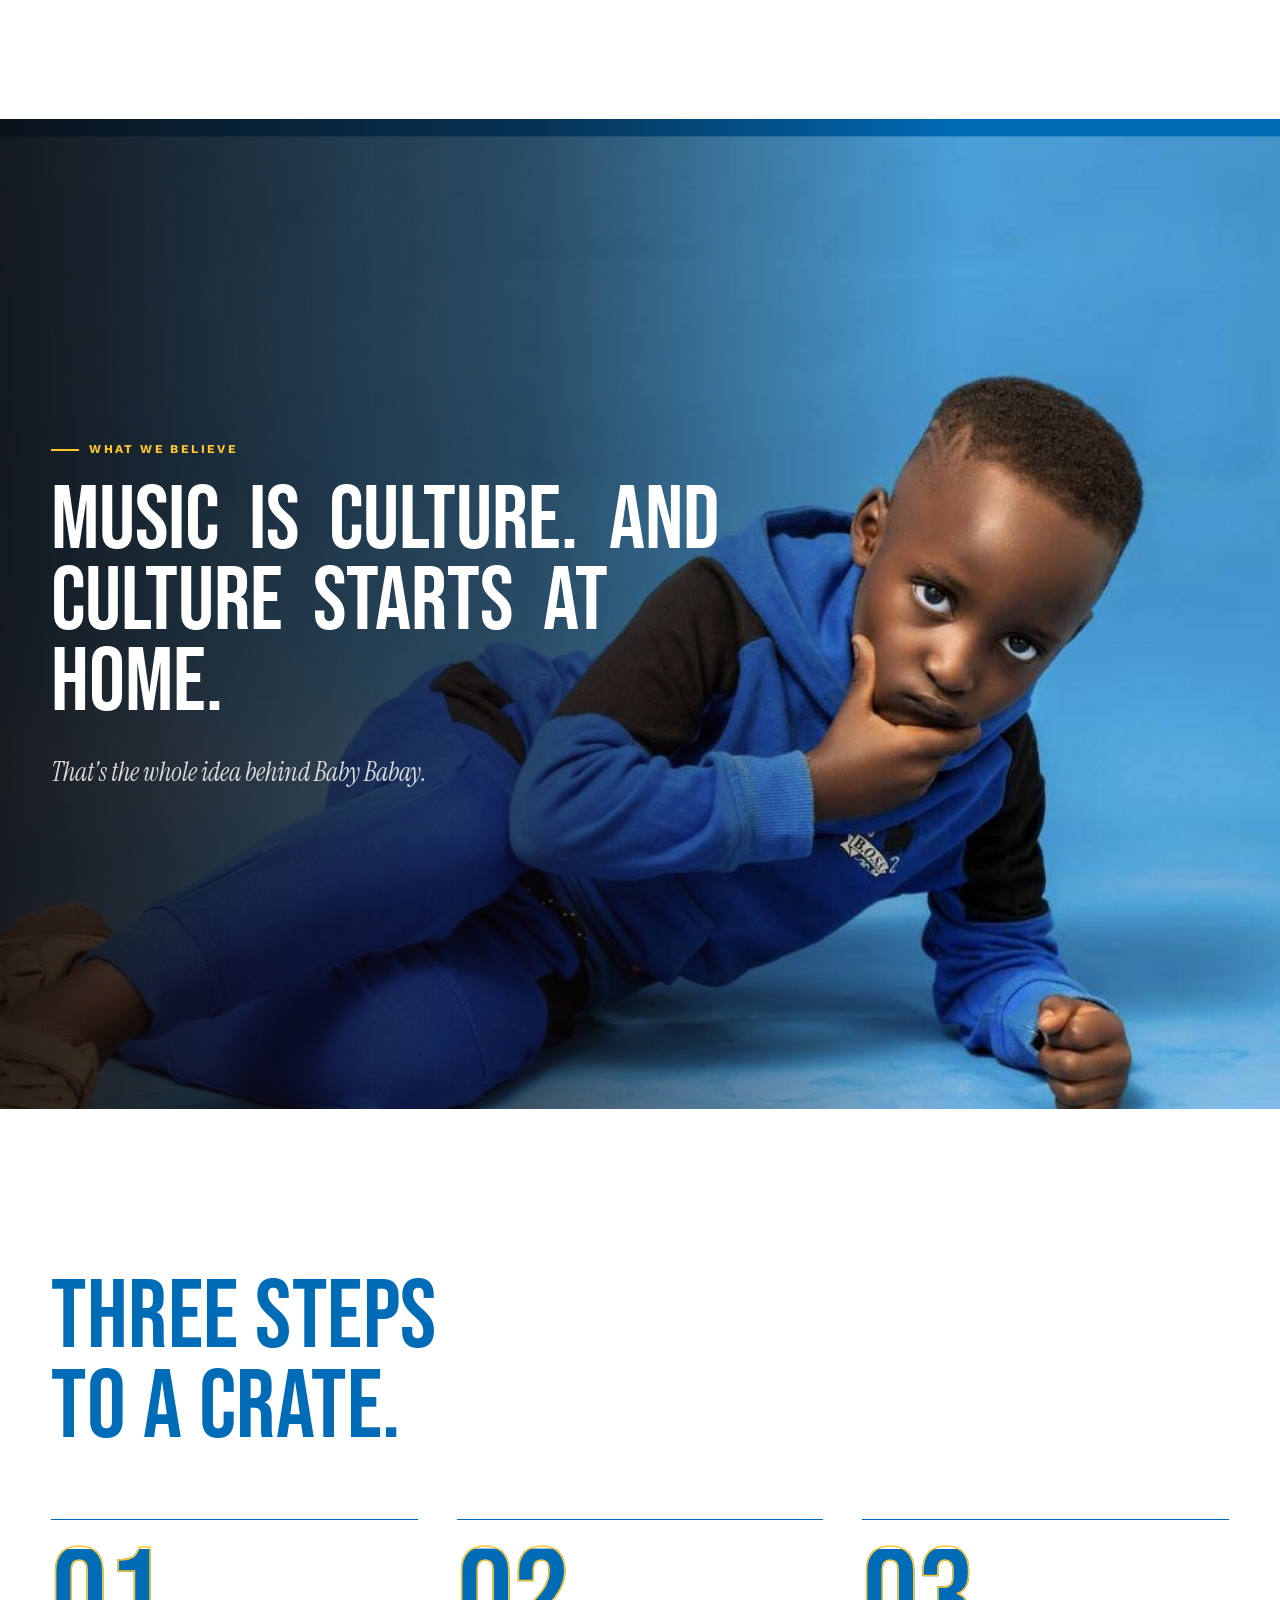
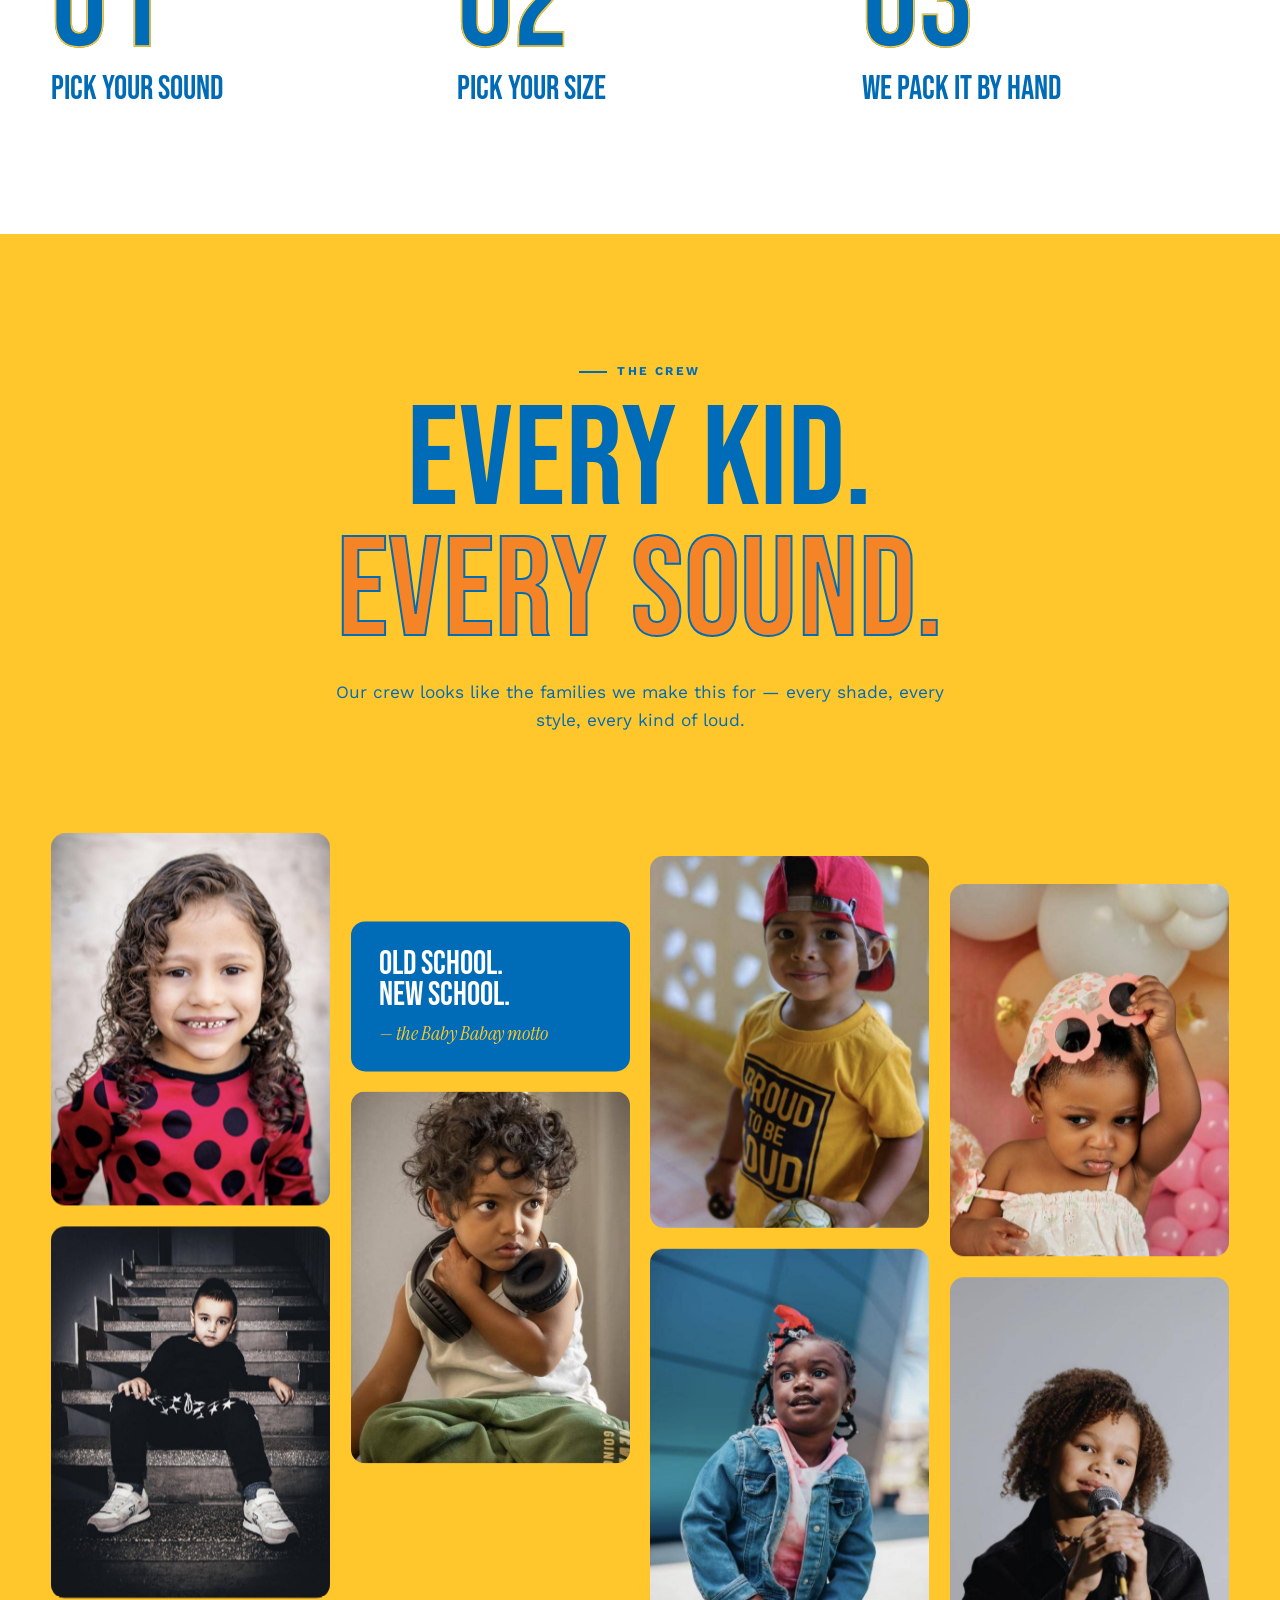
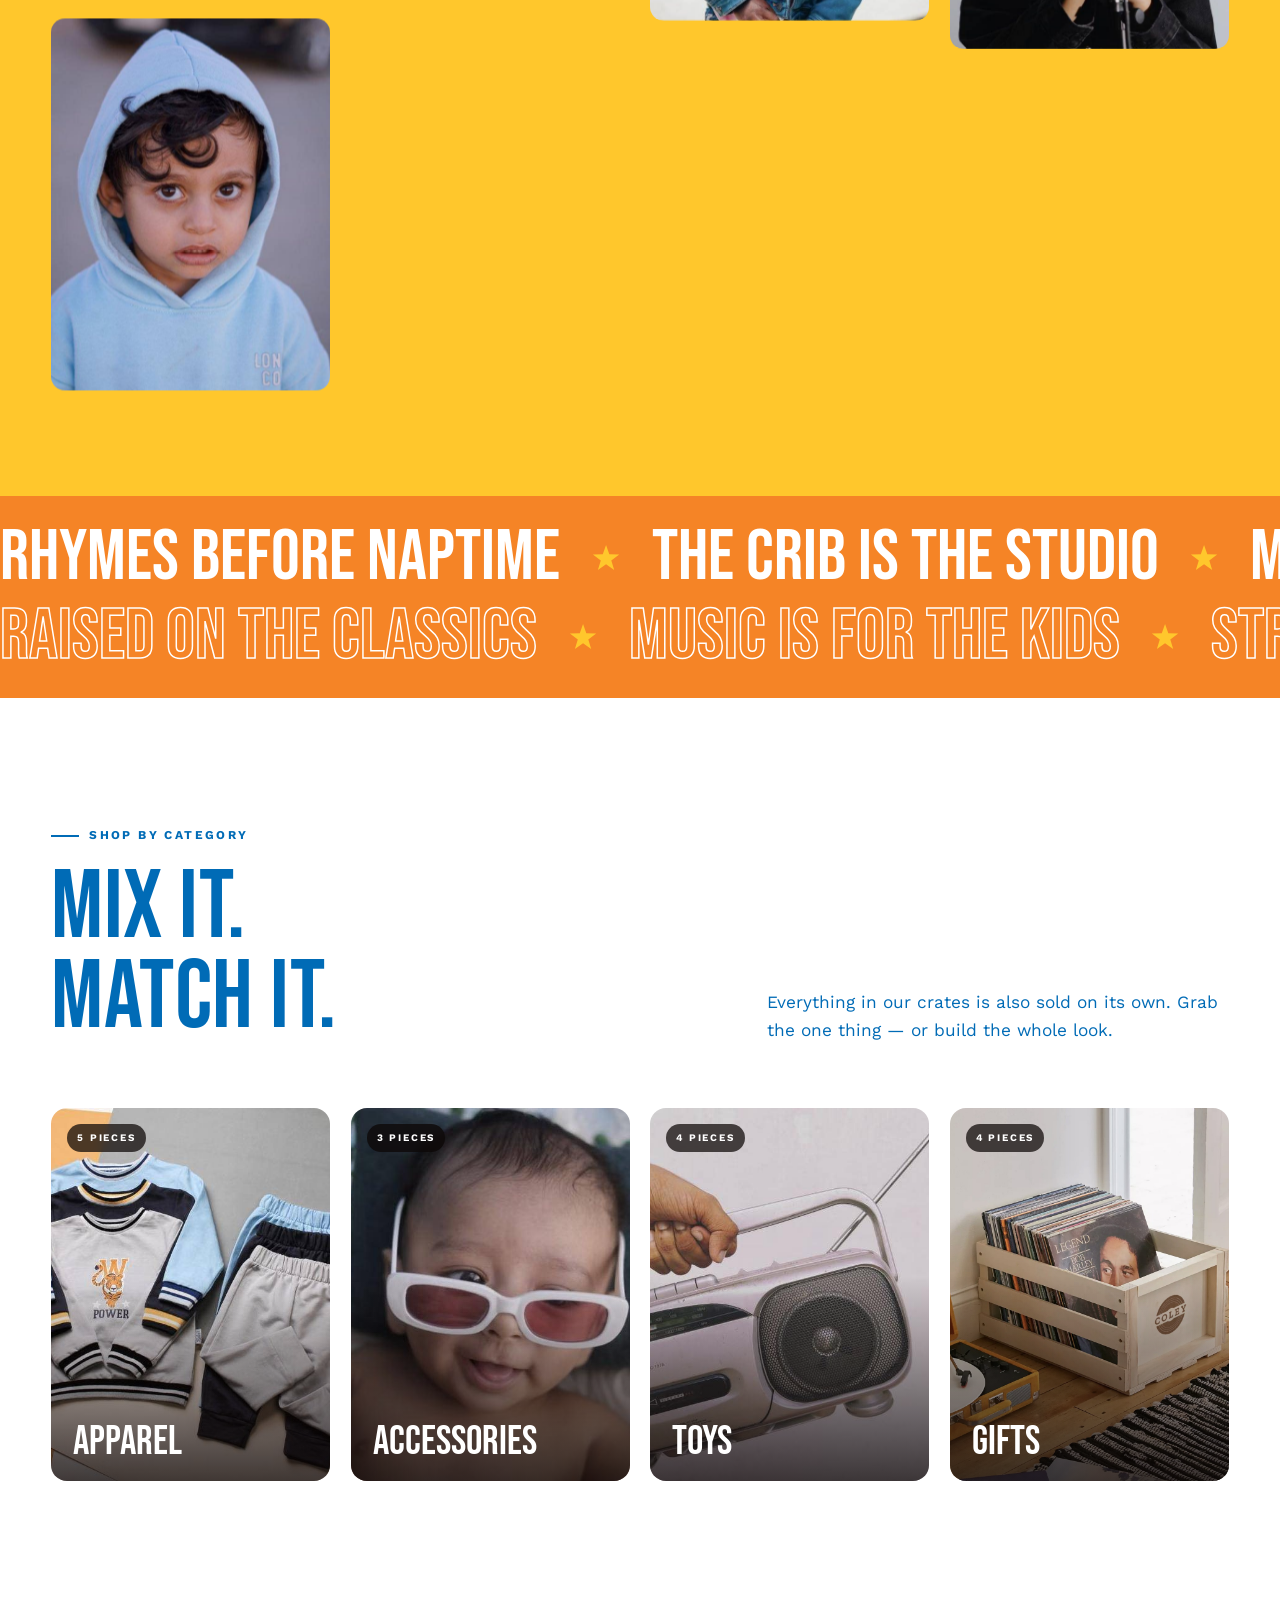
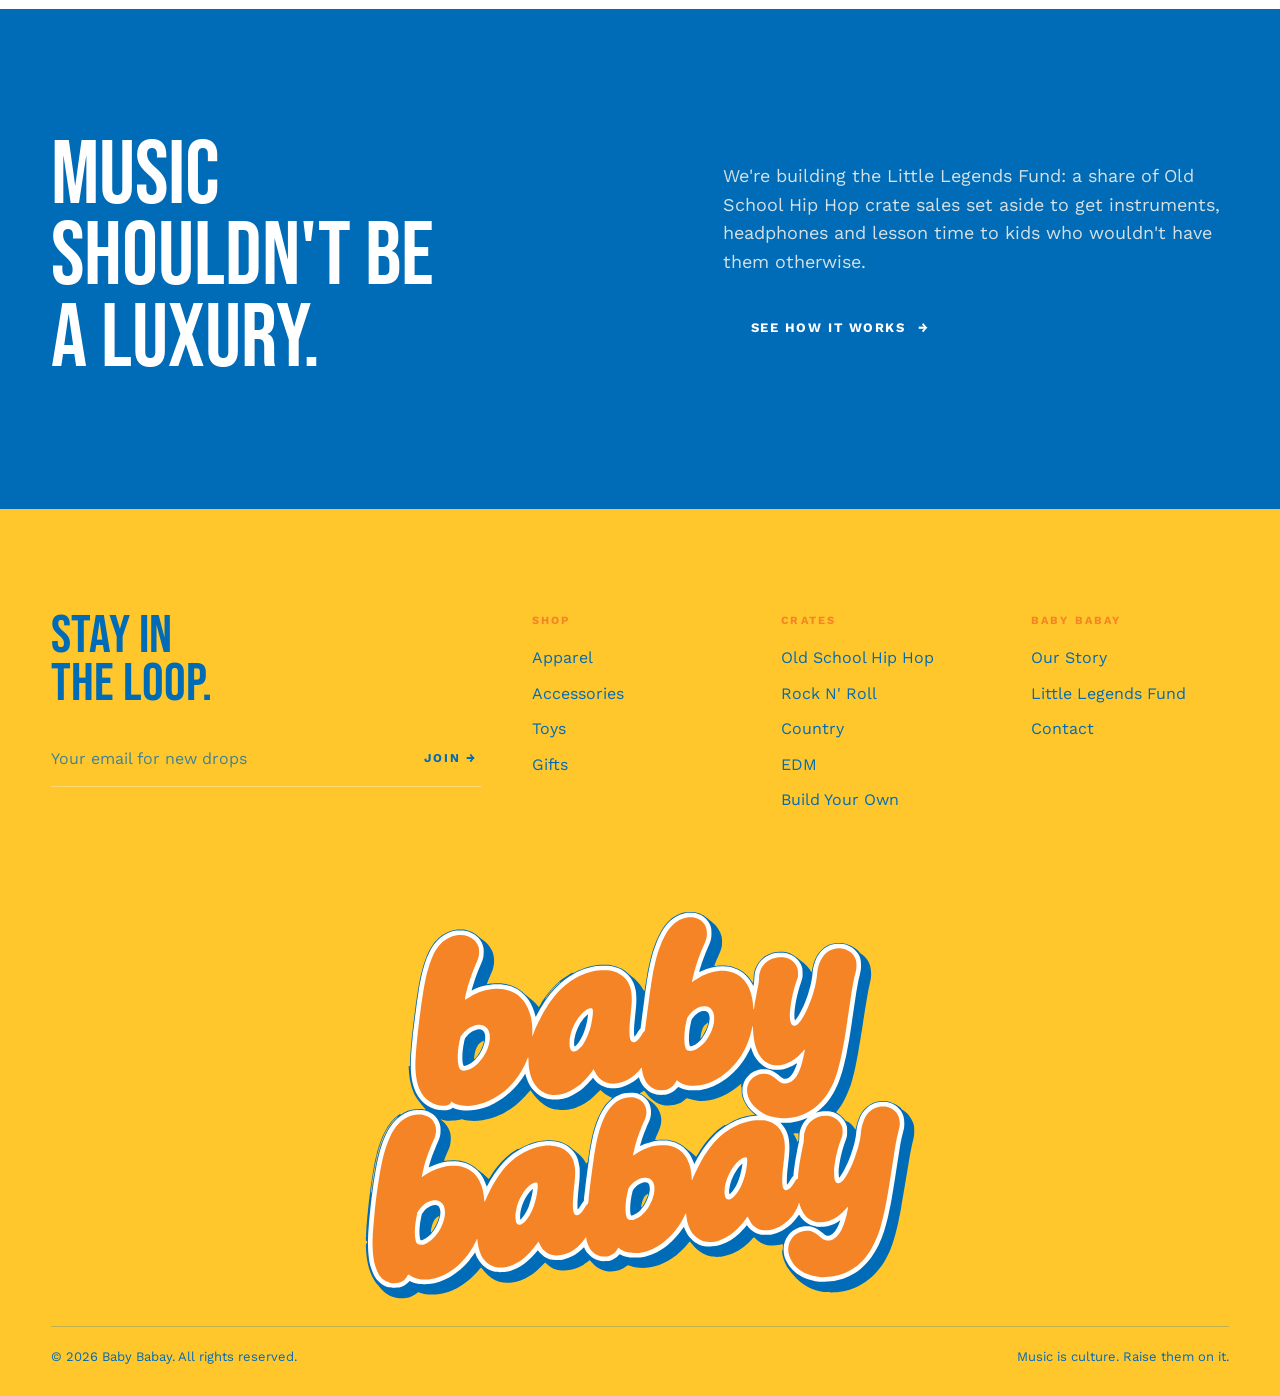
==== commit 81c1a496: "Rename The Edit to Baby Babay (Coley Crates) at /coley-crates; replace blurry lookbook photo /edit n" ====
--- a/index.html
+++ b/index.html
@@ -11,7 +11,7 @@
 <link rel="preconnect" href="https://fonts.googleapis.com">
 <link rel="preconnect" href="https://fonts.gstatic.com" crossorigin>
 <link href="https://fonts.googleapis.com/css2?family=Bebas+Neue&family=Instrument+Serif:ital@0;1&family=Work+Sans:wght@400;500;600;700&display=swap" rel="stylesheet">
-<link rel="stylesheet" href="styles.css?v=4"><link rel="stylesheet" href="theme-blue.css?v=19">
+<link rel="stylesheet" href="styles.css?v=4"><link rel="stylesheet" href="theme-blue.css?v=22">
 <script>document.documentElement.classList.add('js');setTimeout(function(){if(!window.__coley)document.documentElement.classList.remove('js')},3000);</script>
 </head>
 <body class="home">
@@ -34,6 +34,7 @@
 
 <main>
   <section class="hero" aria-label="Featured">
+    <div class="hero-logo hero-logo-m"><img src="img/logo-baby-babay.svg?v=10" alt="" width="460" height="360"><svg class="hl-star s1" viewBox="-50 -50 100 100" aria-hidden="true"><path d="M0,-46 L11,-11 L46,0 L11,11 L0,46 L-11,11 L-46,0 L-11,-11Z" fill="#FFC72C" stroke="#006BB6" stroke-width="7" stroke-linejoin="round"/></svg><svg class="hl-star s2" viewBox="-50 -50 100 100" aria-hidden="true"><path d="M0,-46 L11,-11 L46,0 L11,11 L0,46 L-11,11 L-46,0 L-11,-11Z" fill="#FFC72C" stroke="#006BB6" stroke-width="7" stroke-linejoin="round"/></svg><svg class="hl-star s3" viewBox="-50 -50 100 100" aria-hidden="true"><path d="M0,-46 L11,-11 L46,0 L11,11 L0,46 L-11,11 L-46,0 L-11,-11Z" fill="#FFC72C" stroke="#006BB6" stroke-width="7" stroke-linejoin="round"/></svg><svg class="hl-star s4" viewBox="-50 -50 100 100" aria-hidden="true"><path d="M0,-46 L11,-11 L46,0 L11,11 L0,46 L-11,11 L-46,0 L-11,-11Z" fill="#FFC72C" stroke="#006BB6" stroke-width="7" stroke-linejoin="round"/></svg></div>
     <div class="hero-copy">
       <div class="hero-logo" data-reveal><img src="img/logo-baby-babay.svg?v=10" alt="Baby Babay" width="460" height="360"><svg class="hl-star s1" viewBox="-50 -50 100 100" aria-hidden="true"><path d="M0,-46 L11,-11 L46,0 L11,11 L0,46 L-11,11 L-46,0 L-11,-11Z" fill="#FFC72C" stroke="#006BB6" stroke-width="7" stroke-linejoin="round"/></svg><svg class="hl-star s2" viewBox="-50 -50 100 100" aria-hidden="true"><path d="M0,-46 L11,-11 L46,0 L11,11 L0,46 L-11,11 L-46,0 L-11,-11Z" fill="#FFC72C" stroke="#006BB6" stroke-width="7" stroke-linejoin="round"/></svg><svg class="hl-star s3" viewBox="-50 -50 100 100" aria-hidden="true"><path d="M0,-46 L11,-11 L46,0 L11,11 L0,46 L-11,11 L-46,0 L-11,-11Z" fill="#FFC72C" stroke="#006BB6" stroke-width="7" stroke-linejoin="round"/></svg><svg class="hl-star s4" viewBox="-50 -50 100 100" aria-hidden="true"><path d="M0,-46 L11,-11 L46,0 L11,11 L0,46 L-11,11 L-46,0 L-11,-11Z" fill="#FFC72C" stroke="#006BB6" stroke-width="7" stroke-linejoin="round"/></svg></div>
       <div class="hero-texts"><div class="hero-text" aria-hidden="false">
@@ -229,7 +230,7 @@
       <h2 class="display d-xxl" data-lines><span class="ln"><span>Every Kid.</span></span><span class="ln"><span><span class="red">Every Sound.</span></span></span></h2>
       <p class="lede" data-reveal>Our crew looks like the families we make this for — every shade, every style, every kind of loud.</p>
     </div>
-    <div class="crew-grid"><div class="crew-col" data-parallax="0.04"><a href="shop.html" data-cursor="Shop"><figure class="crew-card" data-reveal="clip" style="margin:0"><img src="img/lb-1.jpg?v=9" alt="Smiling curly-haired girl in a red polka-dot top" loading="lazy" width="600" height="800"><figcaption><b>Polka Dot Party</b><span>Shop the look</span></figcaption></figure></a><a href="shop.html" data-cursor="Shop"><figure class="crew-card" data-reveal="clip" style="margin:0"><img src="img/lb-2.jpg" alt="Boy in a blue cap and varsity jacket crouching on a neighborhood street" loading="lazy" width="600" height="800"><figcaption><b>Block Party</b><span>Shop the look</span></figcaption></figure></a><a href="shop.html" data-cursor="Shop"><figure class="crew-card" data-reveal="clip" style="margin:0"><img src="img/lb-8.jpg" alt="Toddler in a pale blue hoodie" loading="lazy" width="600" height="800"><figcaption><b>Hood Up</b><span>Shop the look</span></figcaption></figure></a></div><div class="crew-col" data-parallax="-0.06"><div class="crew-quote" data-reveal>Old school.<br>New school.<small>— the Baby Babay motto</small></div><a href="shop.html" data-cursor="Shop"><figure class="crew-card" data-reveal="clip" style="margin:0"><img src="img/lb-4.jpg" alt="Curly-haired toddler with headphones around his neck" loading="lazy" width="600" height="800"><figcaption><b>Headphones On</b><span>Shop the look</span></figcaption></figure></a></div><div class="crew-col" data-parallax="0.08"><a href="shop.html" data-cursor="Shop"><figure class="crew-card" data-reveal="clip" style="margin:0"><img src="img/lb-5.jpg" alt="Smiling boy in a backwards red cap and yellow tee" loading="lazy" width="600" height="800"><figcaption><b>Backwards Cap</b><span>Shop the look</span></figcaption></figure></a><a href="shop.html" data-cursor="Shop"><figure class="crew-card" data-reveal="clip" style="margin:0"><img src="img/lb-3.jpg" alt="Little girl with beaded braids in a denim jacket" loading="lazy" width="600" height="800"><figcaption><b>Denim Day</b><span>Shop the look</span></figcaption></figure></a></div><div class="crew-col" data-parallax="-0.03"><a href="shop.html" data-cursor="Shop"><figure class="crew-card" data-reveal="clip" style="margin:0"><img src="img/lb-6.jpg" alt="Baby girl lifting pink flower sunglasses" loading="lazy" width="600" height="800"><figcaption><b>Heart Eyes</b><span>Shop the look</span></figcaption></figure></a><a href="shop.html" data-cursor="Shop"><figure class="crew-card" data-reveal="clip" style="margin:0"><img src="img/lb-10.jpg" alt="Girl with curly hair singing into a microphone" loading="lazy" width="600" height="800"><figcaption><b>Mic Check</b><span>Shop the look</span></figcaption></figure></a></div></div>
+    <div class="crew-grid"><div class="crew-col" data-parallax="0.04"><a href="shop.html" data-cursor="Shop"><figure class="crew-card" data-reveal="clip" style="margin:0"><img src="img/lb-1.jpg?v=9" alt="Smiling curly-haired girl in a red polka-dot top" loading="lazy" width="600" height="800"><figcaption><b>Polka Dot Party</b><span>Shop the look</span></figcaption></figure></a><a href="shop.html" data-cursor="Shop"><figure class="crew-card" data-reveal="clip" style="margin:0"><img src="img/lb-11.jpg?v=1" alt="Boy in a black star-print sweatsuit sitting on concrete stairs" loading="lazy" width="600" height="800"><figcaption><b>Block Party</b><span>Shop the look</span></figcaption></figure></a><a href="shop.html" data-cursor="Shop"><figure class="crew-card" data-reveal="clip" style="margin:0"><img src="img/lb-8.jpg" alt="Toddler in a pale blue hoodie" loading="lazy" width="600" height="800"><figcaption><b>Hood Up</b><span>Shop the look</span></figcaption></figure></a></div><div class="crew-col" data-parallax="-0.06"><div class="crew-quote" data-reveal>Old school.<br>New school.<small>— the Baby Babay motto</small></div><a href="shop.html" data-cursor="Shop"><figure class="crew-card" data-reveal="clip" style="margin:0"><img src="img/lb-4.jpg" alt="Curly-haired toddler with headphones around his neck" loading="lazy" width="600" height="800"><figcaption><b>Headphones On</b><span>Shop the look</span></figcaption></figure></a></div><div class="crew-col" data-parallax="0.08"><a href="shop.html" data-cursor="Shop"><figure class="crew-card" data-reveal="clip" style="margin:0"><img src="img/lb-5.jpg" alt="Smiling boy in a backwards red cap and yellow tee" loading="lazy" width="600" height="800"><figcaption><b>Backwards Cap</b><span>Shop the look</span></figcaption></figure></a><a href="shop.html" data-cursor="Shop"><figure class="crew-card" data-reveal="clip" style="margin:0"><img src="img/lb-3.jpg" alt="Little girl with beaded braids in a denim jacket" loading="lazy" width="600" height="800"><figcaption><b>Denim Day</b><span>Shop the look</span></figcaption></figure></a></div><div class="crew-col" data-parallax="-0.03"><a href="shop.html" data-cursor="Shop"><figure class="crew-card" data-reveal="clip" style="margin:0"><img src="img/lb-6.jpg" alt="Baby girl lifting pink flower sunglasses" loading="lazy" width="600" height="800"><figcaption><b>Heart Eyes</b><span>Shop the look</span></figcaption></figure></a><a href="shop.html" data-cursor="Shop"><figure class="crew-card" data-reveal="clip" style="margin:0"><img src="img/lb-10.jpg" alt="Girl with curly hair singing into a microphone" loading="lazy" width="600" height="800"><figcaption><b>Mic Check</b><span>Shop the look</span></figcaption></figure></a></div></div>
   </section>
 
   <section class="marquee" aria-label="Baby Babay statements">
@@ -300,9 +301,11 @@
 <script>
 /* Home page: the header logo stays hidden while the big hero logo is on screen,
    then slides into the header as the big one scrolls up and out. */
-(function(){var h=document.querySelector('.site-header'),b=document.querySelector('.hero-logo');
-if(!h||!b||!('IntersectionObserver' in window)){if(h)h.classList.remove('hide-logo');return;}
-new IntersectionObserver(function(e){h.classList.toggle('hide-logo',e[0].isIntersecting);},{rootMargin:'-80px 0px 0px 0px',threshold:0}).observe(b);})();
+(function(){var h=document.querySelector('.site-header'),bs=document.querySelectorAll('.hero-logo');
+if(!h||!bs.length||!('IntersectionObserver' in window)){if(h)h.classList.remove('hide-logo');return;}
+var seen=new Map();var io=new IntersectionObserver(function(es){es.forEach(function(e){seen.set(e.target,e.isIntersecting&&e.target.offsetParent!==null);});
+var any=false;seen.forEach(function(v){if(v)any=true;});h.classList.toggle('hide-logo',any);},{rootMargin:'-80px 0px 0px 0px',threshold:0});
+bs.forEach(function(b){io.observe(b);});})();
 </script>
 </body>
 </html>
--- a/theme-blue.css
+++ b/theme-blue.css
@@ -162,3 +162,15 @@
 html.look-white .hero .hl-star path{fill:#F58426 !important;}
 html.look-white .hero .hl-star.s2 path,html.look-white .hero .hl-star.s4 path{fill:#FFC72C !important;}
 html.look-white .hero .btn-ghost{border-color:var(--ink);color:var(--ink);}
+
+/* Mobile: big logo first, above the kid photo */
+.hero-logo-m{display:none;}
+@media (max-width:900px){
+  .hero-logo-m{display:block;order:-2;width:min(70vw,300px);margin:calc(var(--header-h) + 34px) auto 30px;padding:0;align-self:center;justify-self:center;top:auto;left:auto;}
+  .hero-copy .hero-logo{display:none;}
+  .hero{background:var(--lead);}
+  html.look-white .hero{background:#FFFFFF;}
+  .site-header.is-over:not(.is-scrolled) .icon-btn{color:var(--ink);text-shadow:none;}
+  .site-header.is-over:not(.is-scrolled) .icon-btn svg{filter:none;}
+  .hero-badge{top:calc(66svh - 64px + var(--header-h) + 56px + min(70vw,300px) * 0.8);}
+}
